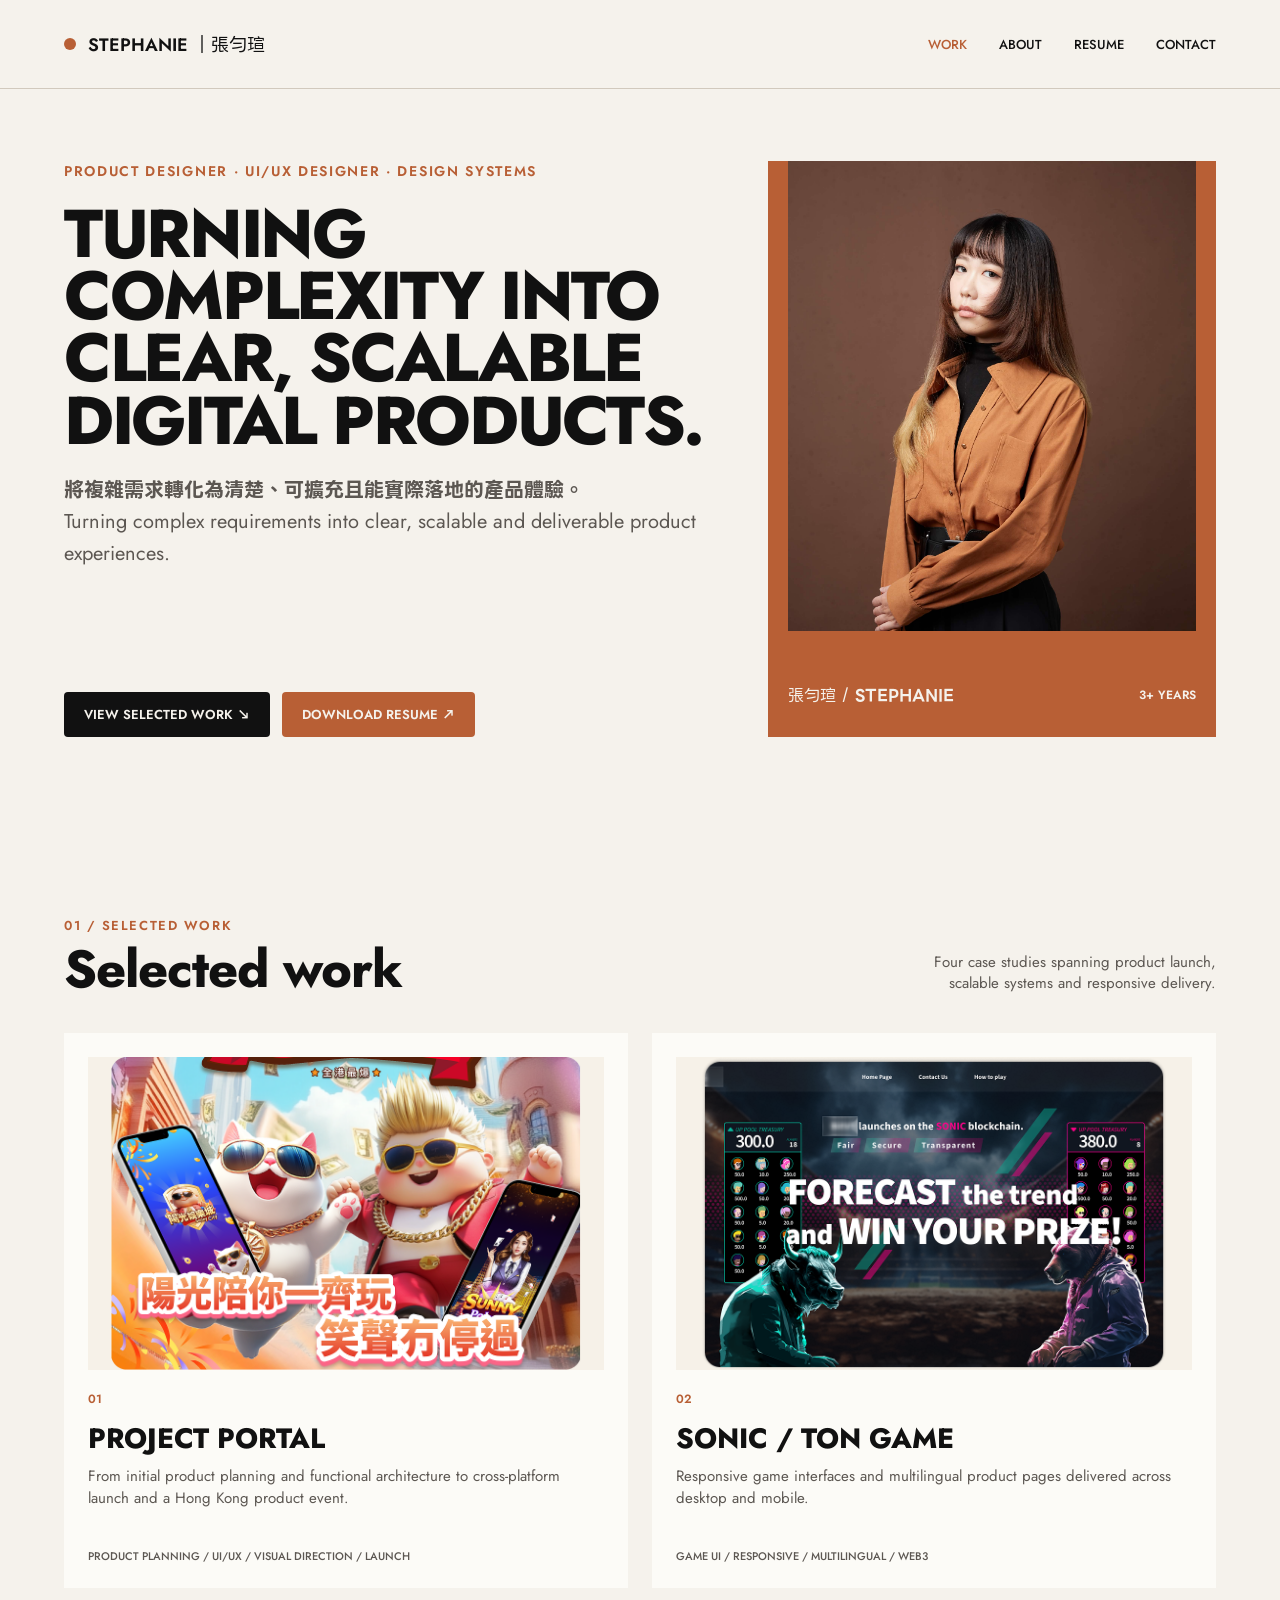
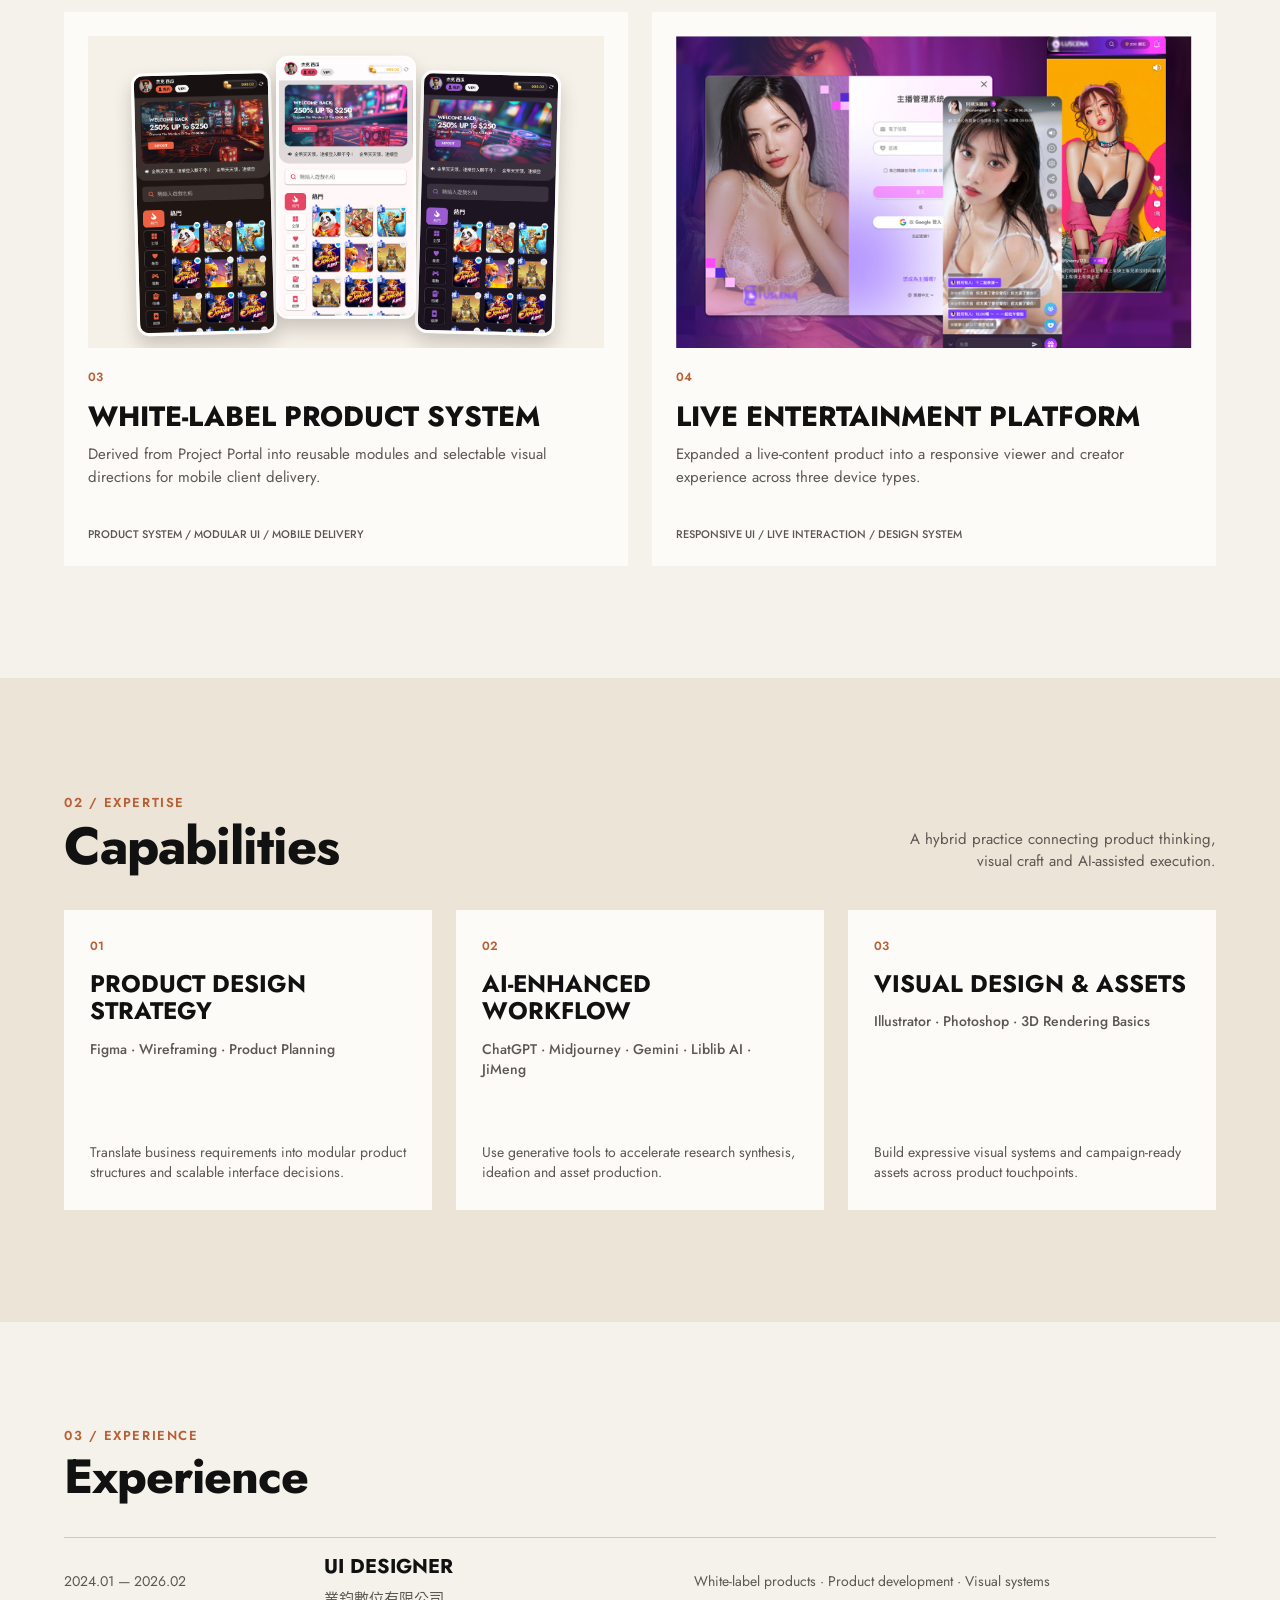
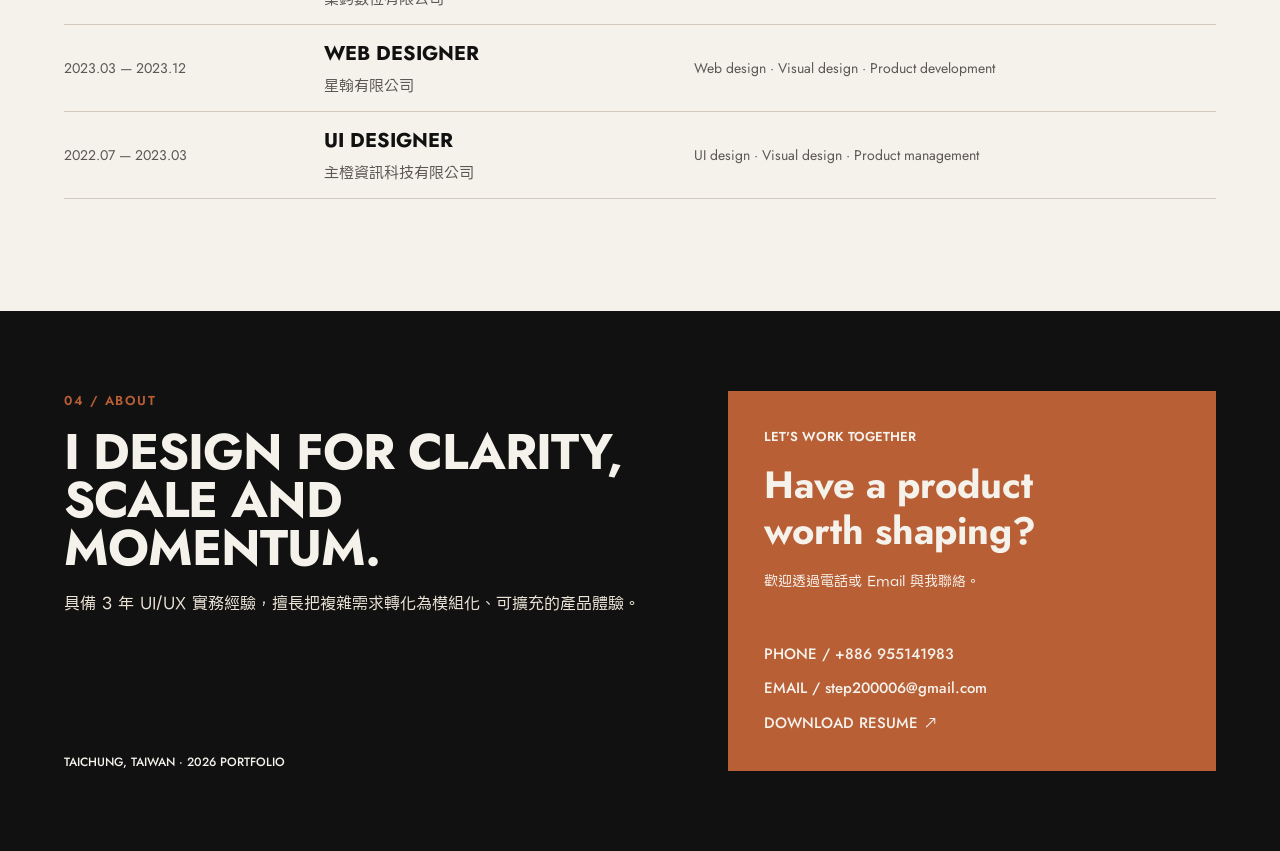
==== index.html @ 31476384 "Add social sharing preview" ====
<!doctype html>
<html lang="zh-Hant">
  <head>
    <meta charset="UTF-8" />
    <meta name="viewport" content="width=device-width, initial-scale=1" />
    <meta name="description" content="張勻瑄 Stephanie｜Product Designer，專注於 UI/UX、模組化產品與可擴充設計系統。" />
    <meta name="theme-color" content="#f5f2ec" />
    <meta property="og:type" content="website" />
    <meta property="og:locale" content="zh_TW" />
    <meta property="og:title" content="張勻瑄 Stephanie｜Product Designer" />
    <meta property="og:description" content="Turning complexity into clear, scalable digital products." />
    <meta property="og:url" content="https://stephanieshao0620.github.io/stephanie-portfolio-2026/" />
    <meta property="og:image" content="https://stephanieshao0620.github.io/stephanie-portfolio-2026/assets/images/social-preview.png" />
    <meta property="og:image:width" content="1200" />
    <meta property="og:image:height" content="630" />
    <meta property="og:image:alt" content="張勻瑄 Stephanie 的 Product Designer 作品集封面" />
    <meta name="twitter:card" content="summary_large_image" />
    <meta name="twitter:title" content="張勻瑄 Stephanie｜Product Designer" />
    <meta name="twitter:description" content="Turning complexity into clear, scalable digital products." />
    <meta name="twitter:image" content="https://stephanieshao0620.github.io/stephanie-portfolio-2026/assets/images/social-preview.png" />
    <title>張勻瑄 Stephanie｜Product Designer</title>
    <link rel="icon" href="assets/images/favicon.svg" type="image/svg+xml" />
    <link rel="stylesheet" href="styles.css?v=20260905-theme-selection" />
    <script defer src="script.js"></script>
  </head>
  <body>
    <a class="skip-link" href="#main">跳到主要內容</a>

    <header class="site-header" id="top">
      <a class="brand" href="#top" aria-label="Stephanie 首頁">
        <img src="assets/images/brand-mark.svg" alt="" width="12" height="12" />
        <span>STEPHANIE <b>｜張勻瑄</b></span>
      </a>
      <button class="nav-toggle" type="button" aria-expanded="false" aria-controls="site-nav">MENU</button>
      <nav class="site-nav" id="site-nav" aria-label="主要導覽">
        <a class="is-active" href="#selected-work">WORK</a>
        <a href="#about">ABOUT</a>
        <a href="assets/docs/Stephanie-Chang-Resume-2026.pdf" download>RESUME</a>
        <a href="#contact">CONTACT</a>
      </nav>
    </header>

    <main id="main">
      <section class="hero section-shell" aria-labelledby="hero-title">
        <div class="hero-copy">
          <div class="hero-intro">
            <p class="eyebrow">PRODUCT DESIGNER · UI/UX DESIGNER · DESIGN SYSTEMS</p>
            <h1 id="hero-title">TURNING<br />COMPLEXITY INTO<br />CLEAR, SCALABLE<br />DIGITAL PRODUCTS.</h1>
            <div class="hero-summary">
              <p>將複雜需求轉化為清楚、可擴充且能實際落地的產品體驗。</p>
              <p lang="en">Turning complex requirements into clear, scalable and deliverable product experiences.</p>
            </div>
          </div>
          <div class="hero-actions">
            <a class="button button-dark" href="#selected-work">VIEW SELECTED WORK ↘</a>
            <a class="button button-accent" href="assets/docs/Stephanie-Chang-Resume-2026.pdf" download>DOWNLOAD RESUME ↗</a>
          </div>
        </div>
        <figure class="portrait-panel">
          <div class="portrait-crop"><img src="assets/images/portrait.png" alt="張勻瑄 Stephanie 的形象照" /></div>
          <figcaption><span>張勻瑄 / <b>STEPHANIE</b></span><b>3+ YEARS</b></figcaption>
        </figure>
      </section>

      <section class="work section-shell" id="selected-work" aria-labelledby="work-title">
        <div class="section-heading">
          <div><p class="section-index">01 / SELECTED WORK</p><h2 id="work-title">Selected work</h2></div>
          <p>Four case studies spanning product launch,<br />scalable systems and responsive delivery.</p>
        </div>

        <div class="project-grid">
          <a class="project project-link" href="case.html?project=sunny-city" aria-label="查看 Project Portal 案例詳情">
            <div class="project-visual sunny-visual"><img src="assets/images/sunny-city.png" alt="Project Portal 產品主視覺" /></div>
            <div class="project-info">
              <div class="project-label"><span>01</span></div>
              <h3>PROJECT PORTAL</h3>
              <p>From initial product planning and functional architecture to cross-platform launch and a Hong Kong product event.</p>
              <small>PRODUCT PLANNING / UI/UX / VISUAL DIRECTION / LAUNCH</small>
            </div>
          </a>

          <a class="project project-link" href="case.html?project=sonic-ton" aria-label="查看 Sonic／TON Game 案例詳情">
            <div class="project-visual sonic-visual"><img src="assets/images/sonic-ton.png" alt="Sonic／TON 遊戲主視覺" /></div>
            <div class="project-info">
              <div class="project-label"><span>02</span></div>
              <h3>SONIC / TON GAME</h3>
              <p>Responsive game interfaces and multilingual product pages delivered across desktop and mobile.</p>
              <small>GAME UI / RESPONSIVE / MULTILINGUAL / WEB3</small>
            </div>
          </a>

          <a class="project white-label-card project-link" href="case.html?project=white-label" aria-label="查看 White-label Product System 案例詳情；將滑鼠移入或取得焦點可切換介面展示">
            <div class="white-label-stage" aria-hidden="true">
              <img class="phone phone-left" src="assets/images/white-label-variant-01.png" alt="" />
              <img class="phone phone-center" src="assets/images/white-label-variant-02.png" alt="" />
              <img class="phone phone-right" src="assets/images/white-label-variant-03.png" alt="" />
            </div>
            <div class="project-info">
              <div class="project-label"><span>03</span></div>
              <h3>WHITE-LABEL PRODUCT SYSTEM</h3>
              <p>Derived from Project Portal into reusable modules and selectable visual directions for mobile client delivery.</p>
              <small>PRODUCT SYSTEM / MODULAR UI / MOBILE DELIVERY</small>
            </div>
          </a>

          <a class="project project-link" href="case.html?project=live-platform" aria-label="查看 Live Entertainment Platform 案例詳情">
            <div class="project-visual live-visual"><img src="assets/images/live-platform-home.png" alt="Live Entertainment Platform 跨裝置直播介面" /></div>
            <div class="project-info">
              <div class="project-label"><span>04</span></div>
              <h3>LIVE ENTERTAINMENT PLATFORM</h3>
              <p>Expanded a live-content product into a responsive viewer and creator experience across three device types.</p>
              <small>RESPONSIVE UI / LIVE INTERACTION / DESIGN SYSTEM</small>
            </div>
          </a>

        </div>
      </section>

      <section class="capabilities section-shell" aria-labelledby="capabilities-title">
        <div class="section-heading">
          <div><p class="section-index">02 / EXPERTISE</p><h2 id="capabilities-title">Capabilities</h2></div>
          <p>A hybrid practice connecting product thinking,<br />visual craft and AI-assisted execution.</p>
        </div>
        <div class="capability-grid">
          <article><div><span>01</span><h3>PRODUCT DESIGN STRATEGY</h3><p>Figma · Wireframing · Product Planning</p></div><p>Translate business requirements into modular product structures and scalable interface decisions.</p></article>
          <article><div><span>02</span><h3>AI-ENHANCED WORKFLOW</h3><p>ChatGPT · Midjourney · Gemini · Liblib AI · JiMeng</p></div><p>Use generative tools to accelerate research synthesis, ideation and asset production.</p></article>
          <article><div><span>03</span><h3>VISUAL DESIGN &amp; ASSETS</h3><p>Illustrator · Photoshop · 3D Rendering Basics</p></div><p>Build expressive visual systems and campaign-ready assets across product touchpoints.</p></article>
        </div>
      </section>

      <section class="experience section-shell" aria-labelledby="experience-title">
        <div class="simple-heading"><p class="section-index">03 / EXPERIENCE</p><h2 id="experience-title">Experience</h2></div>
        <div class="experience-list">
          <article><time>2024.01 — 2026.02</time><div><h3>UI DESIGNER</h3><p>業鈞數位有限公司</p></div><p>White-label products · Product development · Visual systems</p></article>
          <article><time>2023.03 — 2023.12</time><div><h3>WEB DESIGNER</h3><p>星翰有限公司</p></div><p>Web design · Visual design · Product development</p></article>
          <article><time>2022.07 — 2023.03</time><div><h3>UI DESIGNER</h3><p>主橙資訊科技有限公司</p></div><p>UI design · Visual design · Product management</p></article>
        </div>
      </section>

      <section class="about-contact section-shell" id="about" aria-labelledby="about-title">
        <div class="about-copy">
          <div><p class="section-index">04 / ABOUT</p><h2 id="about-title">I DESIGN FOR CLARITY,<br />SCALE AND MOMENTUM.</h2><p>具備 3 年 UI/UX 實務經驗，擅長把複雜需求轉化為模組化、可擴充的產品體驗。</p></div>
          <small>TAICHUNG, TAIWAN · 2026 PORTFOLIO</small>
        </div>
        <div class="contact-card" id="contact">
          <div><p>LET'S WORK TOGETHER</p><h2>Have a product<br />worth shaping?</h2><p>歡迎透過電話或 Email 與我聯絡。</p></div>
          <address>
            <a href="tel:+886955141983">PHONE / +886 955141983</a>
            <a href="mailto:step200006@gmail.com">EMAIL / step200006@gmail.com</a>
            <a href="assets/docs/Stephanie-Chang-Resume-2026.pdf" download>DOWNLOAD RESUME ↗</a>
          </address>
        </div>
      </section>
    </main>
  </body>
</html>
---- styles.css ----
@font-face{font-family:Jost;src:url("assets/fonts/Jost-Variable.ttf") format("truetype");font-weight:100 900;font-display:swap}
@font-face{font-family:"LINE Seed TW";src:url("assets/fonts/LINESeedTW-Regular.otf") format("opentype");font-weight:400;font-display:swap}
@font-face{font-family:"LINE Seed TW";src:url("assets/fonts/LINESeedTW-Bold.otf") format("opentype");font-weight:700;font-display:swap}

:root{--paper:#f5f2ec;--paper-2:#fcfbf7;--sand:#ece4d7;--ink:#111;--muted:#5c5752;--line:#d1c9bd;--accent:#b85f35;--max:1440px}
*{box-sizing:border-box}
::selection{background:#e7a082;color:#130f0d}
html{scroll-behavior:smooth}
body{margin:0;background:var(--paper);color:var(--ink);font-family:Jost,"LINE Seed TW",sans-serif;-webkit-font-smoothing:antialiased}
body:has(.site-nav.is-open){overflow:hidden}
img{display:block;max-width:100%}
a{color:inherit;text-decoration:none}
button{font:inherit}
.skip-link{position:fixed;left:12px;top:-80px;z-index:99;background:var(--ink);color:#fff;padding:12px 16px}.skip-link:focus{top:12px}
.site-header,.section-shell{width:min(100%,var(--max));margin-inline:auto}
.site-header{height:89px;padding:26px 64px;display:flex;align-items:center;justify-content:space-between;border-bottom:1px solid var(--line);position:relative;z-index:20}
.brand{display:flex;align-items:center;gap:12px;font-size:18px;font-weight:600}.brand b{font-family:"LINE Seed TW";font-weight:400}
.site-nav{display:flex;gap:32px;font-size:13px;font-weight:500}.site-nav a{transition:color .2s}.site-nav a:hover,.site-nav a:focus-visible,.site-nav .is-active{color:var(--accent)}
.nav-toggle{display:none;border:0;background:transparent;padding:8px;color:var(--ink);font-size:12px;font-weight:700;letter-spacing:.08em}
.hero{min-height:720px;padding:72px 64px;display:grid;grid-template-columns:minmax(0,800px) 448px;gap:64px;align-items:center}
.hero-copy{height:576px;display:flex;flex-direction:column;justify-content:space-between;min-width:0}
.hero-intro{display:flex;flex-direction:column;align-items:flex-start;gap:22px}
.eyebrow,.section-index{margin:0;color:var(--accent);font-size:13px;font-weight:600;letter-spacing:.12em}
.eyebrow{font-size:14px}
h1,h2,h3,p,figure{margin:0}
h1{font-size:clamp(58px,5.28vw,76px);line-height:.92;letter-spacing:-.035em;font-weight:750}
.hero-summary{color:var(--muted);font-size:20px;line-height:1.6}.hero-summary p:first-child{font-family:"LINE Seed TW";font-weight:700}
.hero-actions{display:flex;gap:12px}.button{padding:12px 20px;border-radius:4px;color:var(--paper);font-size:13px;font-weight:600;transition:transform .2s,background .2s}.button:hover,.button:focus-visible{transform:translateY(-2px)}.button-dark{background:var(--ink)}.button-accent{background:var(--accent)}
.portrait-panel{height:576px;background:var(--accent);padding:0 20px 20px;display:flex;flex-direction:column;justify-content:space-between;overflow:hidden}
.portrait-crop{height:470px;overflow:hidden}.portrait-crop img{width:100%;height:130%;object-fit:cover;object-position:center 18%}
.portrait-panel figcaption{height:44px;display:flex;align-items:center;justify-content:space-between;color:var(--paper);font-size:16px;font-family:"LINE Seed TW"}.portrait-panel figcaption>b{font:600 12px Jost}
.work{padding:96px 64px 112px}
.section-heading{min-height:90px;margin-bottom:38px;display:flex;align-items:flex-end;justify-content:space-between}.section-heading>div{display:flex;flex-direction:column;gap:8px}.section-heading h2,.simple-heading h2{font-size:52px;line-height:1;font-weight:750;letter-spacing:-.02em}.section-heading>p{color:var(--muted);font-size:15px;line-height:1.45;text-align:right}
.project-grid{display:grid;grid-template-columns:repeat(2,minmax(0,1fr));gap:24px}
.project{background:var(--paper-2);overflow:hidden}.project-featured,.project-wide{grid-column:1/-1}.project-featured,.project-half,.project-wide{padding:24px;display:flex;flex-direction:column;gap:20px}
.project-visual{overflow:hidden;background:#f6f1e8}.project-visual img{width:100%;height:100%;object-fit:cover}.sunny-visual{height:420px}.sunny-visual img{height:208%;object-position:center 29%}.live-visual{height:360px}.live-visual img{width:100%;margin:auto;object-fit:cover}.sonic-visual{height:auto;aspect-ratio:1264/360}.sonic-visual img{height:auto;transform:translateY(-35.6%)}
.project-info{padding:28px 32px 30px;display:flex;flex-direction:column;gap:10px}.project-featured .project-info,.project-half .project-info,.project-wide .project-info{padding:0}.project-label{height:24px;display:flex;justify-content:space-between;color:var(--accent);font-size:12px;font-weight:600}.project h3{font-size:28px;line-height:1.1;font-weight:750}.project-info>p{color:var(--muted);font-size:15px;line-height:1.5}.project-info small{color:var(--muted);font-size:11px;font-weight:500}
.project-link{color:inherit;transition:transform .24s ease,box-shadow .24s ease}.project-link:hover{transform:translateY(-4px);box-shadow:0 16px 36px rgba(17,17,17,.09)}.project-link:focus-visible{outline:3px solid var(--accent);outline-offset:4px}
.white-label-stage{height:360px;background:#f6f1e8;position:relative;overflow:hidden}.phone{position:absolute;top:50%;left:50%;width:140px;height:310px;object-fit:cover;object-position:top;border:3px solid rgba(255,255,255,.92);border-radius:12px;box-shadow:0 10px 18px rgba(31,20,13,.2);transition:transform .48s cubic-bezier(.2,.8,.2,1),opacity .24s}.phone-left{transform:translate(calc(-50% - 142px),calc(-50% + 11px)) rotate(-1.5deg)}.phone-center{transform:translate(-50%,calc(-50% - 5px));z-index:2}.phone-right{transform:translate(calc(-50% + 142px),calc(-50% + 11px)) rotate(1.5deg)}.white-label-card:is(:hover,:focus-visible) .phone-left{transform:translate(calc(-50% - 150px),calc(-50% + 15px)) rotate(-3deg)}.white-label-card:is(:hover,:focus-visible) .phone-center{transform:translate(-50%,calc(-50% - 12px))}.white-label-card:is(:hover,:focus-visible) .phone-right{transform:translate(calc(-50% + 150px),calc(-50% + 15px)) rotate(3deg)}
.capabilities{background:var(--sand);padding:104px 64px 112px}.capability-grid{display:grid;grid-template-columns:repeat(3,1fr);gap:24px}.capability-grid article{height:300px;background:var(--paper-2);padding:28px 26px;display:flex;flex-direction:column;justify-content:space-between;color:var(--muted);font-size:14px;line-height:1.45}.capability-grid article>div{display:flex;flex-direction:column;gap:14px}.capability-grid span{color:var(--accent);font-size:12px;font-weight:600}.capability-grid h3{color:var(--ink);font-size:24px;line-height:1.15}.capability-grid article>div p{font-weight:500}
.experience{padding:104px 64px 112px}.simple-heading{display:flex;flex-direction:column;gap:8px;margin-bottom:36px}.simple-heading h2{font-size:48px}.experience-list{border-top:1px solid var(--line)}.experience-list article{min-height:87px;border-bottom:1px solid var(--line);display:grid;grid-template-columns:220px 330px 1fr;align-items:center;gap:40px;color:var(--muted);font-size:14px}.experience-list h3{color:var(--ink);font-size:20px}.experience-list article>div{display:flex;flex-direction:column;gap:6px}.experience-list article>div p{font-family:"LINE Seed TW";font-size:15px}
.about-contact{min-height:540px;padding:80px 64px;background:var(--ink);display:grid;grid-template-columns:minmax(0,760px) 488px;gap:64px;color:var(--paper)}.about-copy{height:380px;display:flex;flex-direction:column;justify-content:space-between}.about-copy>div{display:flex;flex-direction:column;gap:18px}.about-copy h2{font-size:50px;line-height:.96;letter-spacing:-.02em}.about-copy>div>p:last-child{font-family:"LINE Seed TW";color:var(--sand);font-size:16px;line-height:1.75}.about-copy small{font-size:12px;font-weight:500}.contact-card{height:380px;padding:36px;background:var(--accent);display:flex;flex-direction:column;justify-content:space-between}.contact-card>div{display:flex;flex-direction:column;gap:16px}.contact-card>div>p:first-child{font-size:13px;font-weight:600}.contact-card h2{font-size:38px;line-height:1.2}.contact-card>div>p:last-child{font-family:"LINE Seed TW";font-size:14px}.contact-card address{font-style:normal;display:flex;flex-direction:column;gap:12px;font-size:15px;font-weight:500}.contact-card a:hover,.contact-card a:focus-visible{text-decoration:underline;text-underline-offset:4px}

@media (max-width:1100px){
  .site-header{padding-inline:40px}.hero{padding:56px 40px 72px;grid-template-columns:minmax(0,1.55fr) minmax(300px,.8fr);gap:36px;min-height:620px}.hero-copy,.portrait-panel{height:500px}.portrait-crop{height:400px}h1{font-size:clamp(48px,6vw,64px)}.hero-summary{font-size:17px}.work,.capabilities,.experience{padding-left:40px;padding-right:40px}.about-contact{padding:64px 40px;grid-template-columns:minmax(0,1.4fr) minmax(340px,.85fr);gap:36px}.project h3{font-size:24px}.experience-list article{grid-template-columns:160px 260px 1fr;gap:24px}
}
@media (max-width:820px){
  .site-header{height:76px;padding:20px 28px}.nav-toggle{display:block}.site-nav{display:none;position:fixed;inset:76px 0 0;background:var(--paper);padding:56px 28px;flex-direction:column;gap:28px;font-size:28px}.site-nav.is-open{display:flex}.brand{font-size:16px}
  .hero{padding:44px 28px 72px;grid-template-columns:1fr;gap:40px}.hero-copy{height:auto;gap:44px}.hero-intro{gap:18px}h1{font-size:clamp(48px,9.1vw,70px)}.portrait-panel{height:520px;max-width:520px;width:100%;justify-self:end}.portrait-crop{height:422px}
  .work,.capabilities,.experience{padding:80px 28px}.section-heading{align-items:flex-start;gap:24px}.section-heading h2{font-size:44px}.project-grid{grid-template-columns:1fr}.project-half,.project-wide,.project-featured{grid-column:auto}.project-featured,.project-half,.project-wide{min-height:650px}.project-visual,.sunny-visual,.live-visual,.sonic-visual,.white-label-stage{height:340px;aspect-ratio:auto;flex:0 0 340px}.sonic-visual img{height:100%;object-fit:cover;transform:none}.project-info{min-height:238px}.section-heading>p br{display:none}.section-heading>p{max-width:300px}
  .capability-grid{grid-template-columns:1fr}.capability-grid article{height:240px}.experience-list article{grid-template-columns:145px 1fr;gap:24px;padding:24px 0}.experience-list article>p{grid-column:2}.about-contact{padding:72px 28px;grid-template-columns:1fr}.about-copy{height:auto;gap:80px}.contact-card{width:min(100%,520px)}
}
@media (max-width:560px){
  .site-header{padding-inline:20px}.brand{gap:8px;font-size:14px}.brand img{width:10px;height:10px}
  .hero{padding:36px 20px 64px}.eyebrow{font-size:11px;line-height:1.5;letter-spacing:.09em}h1{font-size:clamp(39px,12vw,58px);line-height:.94}.hero-summary{font-size:15px;line-height:1.65}.hero-actions{flex-direction:column;align-items:stretch}.button{text-align:center}.portrait-panel{height:460px;padding:0 14px 14px}.portrait-crop{height:382px}.portrait-panel figcaption{height:38px;font-size:13px}
  .work,.capabilities,.experience{padding:64px 20px}.section-heading{min-height:0;display:block}.section-heading h2,.simple-heading h2{font-size:38px}.section-heading>p{text-align:left;margin-top:18px;font-size:14px}.project-grid{gap:16px}.project-featured,.project-half,.project-wide{min-height:570px;padding:16px}.project h3{font-size:22px}.project-info{min-height:246px}.project-info>p{font-size:14px}.project-visual,.sunny-visual,.live-visual,.sonic-visual,.white-label-stage{height:260px;flex-basis:260px}.sunny-visual img{height:160%;object-position:center 28%}.white-label-stage{overflow-x:auto;scrollbar-width:none}.phone{width:112px;height:248px}.phone-left{transform:translate(calc(-50% - 112px),calc(-50% + 7px))}.phone-right{transform:translate(calc(-50% + 112px),calc(-50% + 7px))}
  .capability-grid article{height:auto;min-height:220px}.capability-grid h3{font-size:21px}.experience-list article{grid-template-columns:1fr;gap:10px}.experience-list article>p{grid-column:auto}.about-contact{padding:64px 20px;gap:48px}.about-copy h2{font-size:38px}.about-copy{gap:56px}.contact-card{height:360px;padding:28px}.contact-card h2{font-size:32px}.contact-card address{font-size:13px}
}

/* Sunny City — Figma 93:5 */
.sunny-body{background:#f6f1e8}.sunny-body .case-header{max-width:1440px;height:88px;margin:auto;padding:48px 72px 0;border:0;background:#f6f1e8}.sunny-body .brand{font-size:15px}.sunny-body .case-back{color:#5c544d;font-size:13px}
.sunny-case{max-width:1440px;margin:auto;padding:52px 72px 72px;background:#f6f1e8;color:#130f0d;display:flex;flex-direction:column;gap:52px}
.sunny-hero{display:grid;grid-template-columns:520px minmax(0,1fr);gap:52px;height:660px}.sunny-hero-copy{display:flex;flex-direction:column;gap:22px;overflow:hidden}.sunny-hero-copy span,.sunny-section span,.sunny-meta span{color:#d44a21;font-size:12px;font-weight:700}.sunny-hero-copy h1{font-size:76px;line-height:78px}.sunny-hero-copy h2{font-size:22px;line-height:31px}.sunny-hero-copy h3{font-family:"LINE Seed TW";font-size:28px;line-height:42px}.sunny-hero-copy i{width:72px;height:4px;border-radius:2px;background:#d44a21}.sunny-hero-copy p{font-family:"LINE Seed TW";font-size:18px;line-height:30px;color:#5c544d}.sunny-hero figure{height:660px;border-radius:24px;overflow:hidden}.sunny-hero img{width:100%;height:100%;object-fit:cover}
.sunny-meta{display:grid;grid-template-columns:repeat(4,1fr);gap:1px;background:#d1c7b8}.sunny-meta>div{height:172px;padding:26px 24px 22px;background:#fff;display:flex;flex-direction:column;gap:14px}.sunny-meta p{font-size:15px;line-height:23px;font-weight:500}
.sunny-section{display:flex;flex-direction:column;gap:34px}.sunny-section>header{min-height:50px;display:flex;align-items:center;justify-content:space-between;gap:40px}.sunny-section>header h2{font-size:30px;line-height:1.2}.sunny-section>header p{font-family:"LINE Seed TW";font-size:17px;line-height:1.5;color:#5c544d;text-align:right}.sunny-section>header strong{display:block;margin-top:8px;color:#d44a21;font-size:15px}
.sunny-launch-grid{display:grid;grid-template-columns:510px 374px minmax(0,1fr);gap:20px;height:510px}.sunny-launch-grid figure,.sunny-final figure{overflow:hidden;border-radius:18px}.sunny-launch-grid img,.sunny-final img{width:100%;height:100%;object-fit:cover}
.sunny-cards{display:grid;gap:18px}.sunny-cards.three{grid-template-columns:repeat(3,1fr)}.sunny-cards article{min-height:320px;padding:28px;background:#fff;border:1px solid #d1c7b8;display:flex;flex-direction:column;gap:18px}.sunny-cards h3{font-size:20px;line-height:26px}.sunny-cards p{font-family:"LINE Seed TW";color:#5c544d;font-size:18px;line-height:30px}.sunny-cards.architecture article{min-height:210px}.sunny-cards.architecture h3{font-family:"LINE Seed TW"}
.sunny-response{height:500px;padding:44px;background:#130f0d;color:#fff;display:grid;grid-template-columns:456px 1fr;gap:48px}.sunny-response>div{display:flex;flex-direction:column;gap:20px}.sunny-response h2{font-size:44px;line-height:50px}.sunny-response p{font-family:"LINE Seed TW";font-size:17px;line-height:29px;color:#d4ccc4}.sunny-response ol{margin:0;padding:0;list-style:none;background:#453b33;display:grid;gap:1px}.sunny-response li{padding:20px 22px;background:#1c1714}.sunny-response li p{margin:6px 0 0 56px;font-size:16px;line-height:24px;color:#c7bfb8}
.sunny-spec{display:flex;flex-direction:column;gap:24px}.sunny-spec h3{font-size:30px}.sunny-spec ol{margin:0;padding:0;list-style:none;display:grid;grid-template-columns:repeat(5,1fr);gap:1px;background:#d1c7b8}.sunny-spec li{min-width:0;min-height:180px;padding:26px 22px;background:#fff;color:#d44a21;font-size:16px;line-height:22px;font-weight:700}.sunny-spec small{display:block;margin-top:16px;color:#5c544d;font-family:"LINE Seed TW";font-size:16px;line-height:26px;font-weight:400}.sunny-section aside{padding:28px;background:#ede5d9;display:grid;grid-template-columns:190px 1fr;gap:28px}.sunny-section aside b{color:#d44a21;font-size:12px}.sunny-section aside p{font-family:"LINE Seed TW";font-size:18px;line-height:30px}
.sunny-ip{height:auto;border-radius:20px;overflow:hidden}.sunny-ip img{display:block;width:100%;height:auto}.sunny-direction{display:grid;grid-template-columns:1fr 1.035fr;gap:18px}.sunny-direction article{height:300px;padding:28px 30px;border:1px solid #d1c7b8;background:#fff;display:flex;flex-direction:column;gap:18px}.sunny-direction article:first-child{background:#130f0d;color:#fff}.sunny-direction h3{font-size:25px;line-height:33px}.sunny-direction>article:first-child>p{font-family:"LINE Seed TW";font-size:17px;line-height:29px;color:#d4ccc4}.sunny-dna{display:flex;flex-direction:column}.sunny-dna>div{min-height:44px;border-bottom:1px solid #d1c7b8;display:grid;grid-template-columns:1fr 1.3fr;align-items:center;gap:24px}.sunny-dna b{font-size:14px}.sunny-dna p{margin:0;text-align:right;color:#5c544d;font-family:Jost;font-size:14px;line-height:1.4}.sunny-final{display:grid;grid-template-columns:560px 360px 1fr;gap:18px;height:410px}.sunny-footer{display:flex;justify-content:space-between;padding-top:24px;border-top:1px solid #d1c7b8;font-size:13px;font-weight:600}.sunny-footer a:last-child{color:#d44a21}
@media(max-width:1000px){.sunny-body .case-header{padding:40px 40px 0}.sunny-case{padding:48px 40px}.sunny-hero{grid-template-columns:1fr;height:auto}.sunny-hero-copy{overflow:visible}.sunny-hero figure{height:560px}.sunny-meta{grid-template-columns:repeat(2,1fr)}.sunny-launch-grid{grid-template-columns:1.2fr .9fr .9fr;height:430px}.sunny-final{grid-template-columns:1.4fr .9fr .8fr;height:340px}}
@media(max-width:760px){.sunny-response{height:auto;grid-template-columns:1fr}}
@media(max-width:640px){.sunny-body .case-header{padding:28px 20px 0}.sunny-case{padding:36px 20px;gap:44px}.sunny-hero{gap:32px}.sunny-hero-copy h1{font-size:52px;line-height:1}.sunny-hero-copy h2{font-size:18px;line-height:26px}.sunny-hero-copy h3{font-size:24px;line-height:36px}.sunny-hero figure{height:auto}.sunny-hero img{display:block;height:auto;object-fit:contain}.sunny-meta{grid-template-columns:1fr}.sunny-meta>div{height:auto;min-height:130px}.sunny-section>header{align-items:flex-start;flex-direction:column;gap:12px}.sunny-section>header p{text-align:left}.sunny-launch-grid,.sunny-final{grid-template-columns:1fr;height:auto}.sunny-launch-grid figure,.sunny-final figure{height:auto}.sunny-launch-grid img,.sunny-final img{display:block;height:auto;object-fit:contain}.sunny-cards.three{grid-template-columns:1fr}.sunny-cards article{min-height:0}.sunny-response{padding:30px 24px}.sunny-response h2{font-size:36px;line-height:42px}.sunny-response li p{margin-left:0}.sunny-spec ol{grid-template-columns:1fr}.sunny-spec li{min-height:130px}.sunny-section aside{grid-template-columns:1fr}.sunny-direction{grid-template-columns:1fr}.sunny-direction article{height:auto;min-height:280px}}
@media (prefers-reduced-motion:reduce){html{scroll-behavior:auto}*,*::before,*::after{animation-duration:.01ms!important;transition-duration:.01ms!important}}

/* White-label Product System — Figma 131:5 */
.wl-body{background:#f6f1e8}.wl-body .case-header{max-width:1440px;height:88px;margin:auto;padding:48px 72px 0;border:0;background:#f6f1e8}.wl-body .brand{font-size:15px}.wl-body .case-back{color:#5c544d;font-size:13px}
.white-case{max-width:1440px;margin:auto;padding:52px 72px 72px;background:#f6f1e8;color:#130f0d;display:flex;flex-direction:column;gap:52px}.white-case span,.white-case aside b{color:#d44a21;font-size:12px;font-weight:700}.white-case h1,.white-case h2,.white-case h3{letter-spacing:-.02em}
.wl-hero{display:grid;grid-template-columns:520px minmax(0,1fr);gap:52px;min-height:660px}.wl-hero-copy{display:flex;flex-direction:column;align-items:flex-start;gap:22px;overflow:hidden}.wl-hero-copy h1{font-size:76px;line-height:78px}.wl-hero-copy h2{max-width:500px;font-size:22px;line-height:31px}.wl-hero-copy h3{max-width:500px;font-family:"LINE Seed TW";font-size:28px;line-height:42px}.wl-hero-copy>i{width:72px;height:4px;border-radius:2px;background:#d44a21}.wl-hero-copy p,.wl-lead{font-family:"LINE Seed TW";font-size:18px;line-height:30px;color:#5c544d}.wl-hero-stage{height:660px;border-radius:36px;background:#261f1a;display:flex;align-items:center;justify-content:center;gap:18px;overflow:hidden;padding:40px 24px}.wl-hero-stage img{width:29%;height:78%;object-fit:cover;object-position:top;border:4px solid rgba(255,255,255,.92);border-radius:14px;box-shadow:0 15px 28px rgba(31,20,13,.2)}.wl-hero-stage img:nth-child(2){transform:translateY(-16px)}
.wl-meta{display:grid;grid-template-columns:repeat(4,1fr);gap:1px;background:#d1c7b8}.wl-meta>div{height:172px;padding:26px 24px 22px;background:#fff;display:flex;flex-direction:column;gap:14px}.wl-meta p{font-size:15px;line-height:23px;font-weight:500}
.wl-section{display:flex;flex-direction:column;gap:30px}.wl-section>header{min-height:58px;display:flex;align-items:center;justify-content:space-between;gap:40px}.wl-section>header h2{font-size:34px;line-height:1.2}.wl-section>header p{max-width:420px;font-family:"LINE Seed TW";font-size:18px;line-height:29px;color:#5c544d;text-align:right}
.wl-evolution{display:grid;grid-template-columns:repeat(4,1fr);gap:18px}.wl-evolution article{height:346px;padding:28px;background:#fff;border:1px solid #d1c7b8;display:flex;flex-direction:column;gap:20px}.wl-evolution h3,.wl-scope h3{font-size:20px;line-height:1.25}.wl-evolution p,.wl-scope p,.wl-principles p,.wl-clients p{font-family:"LINE Seed TW";color:#594d45;font-size:18px;line-height:29px}
.wl-scope{display:grid;grid-template-columns:repeat(3,1fr);gap:18px}.wl-scope article{height:320px;padding:28px;background:#fff;border:1px solid #d1c7b8;display:flex;flex-direction:column;align-items:flex-start;gap:16px}.wl-scope i{width:48px;height:4px;background:#8c4a33}.wl-flow{min-height:128px;padding:28px 30px;background:#261f1a;color:#fff;display:grid;grid-template-columns:1fr auto 1fr auto 1fr auto 1fr;align-items:center;gap:20px}.wl-flow div{display:flex;flex-direction:column;gap:4px}.wl-flow b{color:#eb7d4a;font-size:13px}.wl-flow p{font-family:"LINE Seed TW";font-size:17px;line-height:26px}.wl-flow strong{color:#d1c7b8;font-size:26px}
.wl-demo-gallery{height:560px;display:grid;grid-template-columns:repeat(4,1fr);gap:70px}.wl-demo-gallery figure{border:1px solid #d1c7b8;overflow:hidden;background:#fff}.wl-demo-gallery img{width:100%;height:100%;object-fit:cover;object-position:top}.wl-principles{display:grid;grid-template-columns:repeat(3,1fr);gap:18px}.wl-principles article{height:178px;padding:24px;background:#fff;border:1px solid #d1c7b8;display:flex;flex-direction:column;gap:8px}.wl-principles h3{font-size:19px}.wl-principles p{font-size:17px;line-height:27px}.wl-section aside{min-height:52px;padding:12px 18px;background:#ede5d9;display:grid;grid-template-columns:140px 1fr;align-items:center;gap:24px}.wl-section aside p{font-family:"LINE Seed TW";color:#594d45;font-size:17px;line-height:27px}
.wl-clients{display:grid;grid-template-columns:repeat(2,1fr);gap:18px}.wl-clients article{min-height:610px;padding:20px 20px 24px;background:#fff;border:1px solid #d1c7b8;display:flex;flex-direction:column;gap:14px}.wl-clients figure{height:350px;overflow:hidden;background:#eee8df}.wl-clients img{width:100%;height:100%;object-fit:cover}.wl-clients h3{font-size:24px}.wl-clients small{color:#8c4a33;font-size:12px;font-weight:700}.wl-footer{display:flex;justify-content:space-between;padding-top:24px;border-top:1px solid #d1c7b8;font-size:13px;font-weight:600}.wl-footer a:last-child{color:#d44a21}
@media(max-width:1000px){.wl-body .case-header{padding:40px 40px 0}.white-case{padding:48px 40px}.wl-hero{grid-template-columns:1fr}.wl-hero-copy{overflow:visible}.wl-hero-stage{height:600px}.wl-meta{grid-template-columns:repeat(2,1fr)}.wl-evolution{grid-template-columns:repeat(2,1fr)}.wl-scope{grid-template-columns:1fr}.wl-scope article{height:auto;min-height:240px}.wl-flow{grid-template-columns:1fr}.wl-flow strong{transform:rotate(90deg);justify-self:start}.wl-demo-gallery{height:auto;grid-template-columns:repeat(2,1fr);gap:18px}.wl-demo-gallery figure{height:560px}.wl-clients{grid-template-columns:1fr}}
@media(max-width:640px){.wl-body .case-header{padding:28px 20px 0}.white-case{padding:36px 20px;gap:44px}.wl-hero{gap:32px}.wl-hero-copy h1{font-size:48px;line-height:1}.wl-hero-copy h2{font-size:18px;line-height:26px}.wl-hero-copy h3{font-size:24px;line-height:36px}.wl-hero-stage{height:410px;border-radius:20px;padding:24px 12px;gap:8px}.wl-hero-stage img{width:31%;height:82%;border-width:2px;border-radius:8px}.wl-meta{grid-template-columns:1fr}.wl-meta>div{height:auto;min-height:130px}.wl-section>header{align-items:flex-start;flex-direction:column;gap:12px}.wl-section>header h2{font-size:28px}.wl-section>header p{text-align:left}.wl-evolution{grid-template-columns:1fr}.wl-evolution article{height:auto;min-height:250px}.wl-demo-gallery{grid-template-columns:1fr}.wl-demo-gallery figure{height:auto}.wl-demo-gallery img{height:auto;object-fit:contain}.wl-principles{grid-template-columns:1fr}.wl-principles article{height:auto;min-height:150px}.wl-section aside{grid-template-columns:1fr;gap:8px}.wl-clients article{min-height:0}.wl-clients figure{height:auto}.wl-clients img{height:auto;object-fit:contain}.wl-footer{gap:24px}.wl-footer a:last-child{text-align:right}}

.wl-demo-gallery{height:auto;align-items:start}.wl-demo-gallery figure{height:auto}.wl-demo-gallery img{display:block;width:100%;height:auto;object-fit:contain}
.wl-clients figure,.wl-clients img{border-radius:0}.wl-clients figure{height:auto}.wl-clients img{display:block;width:100%;height:auto;object-fit:contain}.wl-clients article:first-child figure{background:#24322f}
@media(max-width:640px){.wl-hero-stage{height:auto;min-height:410px;padding-block:36px}.wl-hero-stage img{height:auto;max-height:none;object-fit:contain}}

@media(min-width:641px){.wl-hero-stage img{height:auto;max-height:calc(100% - 80px);object-fit:contain}}

/* Selected work — equal 2 × 2 cards */
.project-grid{grid-template-columns:repeat(2,minmax(0,1fr));align-items:stretch}
.project,.project-featured,.project-half,.project-wide{grid-column:auto;min-width:0;min-height:0;padding:24px;display:flex;flex-direction:column;gap:20px}
.project-visual,.sunny-visual,.live-visual,.sonic-visual,.white-label-stage{width:100%;height:auto;aspect-ratio:1.65/1;flex:0 0 auto;overflow:hidden;background:#f6f1e8}
.project-visual img,.sunny-visual img,.live-visual img,.sonic-visual img{display:block;width:100%;height:100%;margin:0;object-fit:contain;object-position:center;transform:none}
.project-info,.project-featured .project-info,.project-half .project-info,.project-wide .project-info{min-height:174px;padding:0}
.project-info small{margin-top:auto}
.white-label-stage{position:relative}
.white-label-stage .phone{height:84%;object-fit:cover}
@media(max-width:820px){.project-grid{grid-template-columns:1fr}.project,.project-featured,.project-half,.project-wide{min-height:0}.project-info{min-height:210px}}
@media(max-width:560px){.project,.project-featured,.project-half,.project-wide{min-height:0;padding:16px}.project-visual,.sunny-visual,.live-visual,.sonic-visual,.white-label-stage{height:auto;aspect-ratio:1.65/1;flex-basis:auto}.project-info{min-height:230px}.sunny-visual img{height:100%;object-position:center}.white-label-stage{overflow:hidden}.white-label-stage .phone{width:23%;height:84%}.phone-left{transform:translate(calc(-50% - 86px),calc(-50% + 7px))}.phone-right{transform:translate(calc(-50% + 86px),calc(-50% + 7px))}}

/* BitVS Multi-chain Prediction Game — Figma 139:5 */
.sonic-body{background:#f6f1e8}.sonic-body .case-header{max-width:1440px;height:88px;margin:auto;padding:48px 72px 0;border:0;background:#f6f1e8}.sonic-body .brand{font-size:15px}.sonic-body .case-back{color:#5c544d;font-size:13px}
.sonic-case{max-width:1440px;margin:auto;padding:48px 72px 72px;background:#f6f1e8;color:#130f0d;display:flex;flex-direction:column;gap:52px}.sonic-case span{color:#d44a21;font-size:12px;font-weight:700}.sonic-case h1,.sonic-case h2,.sonic-case h3{letter-spacing:-.02em}
.sonic-hero{display:grid;grid-template-columns:minmax(0,5fr) minmax(0,7fr);gap:32px;height:550px}.sonic-hero-copy{display:flex;flex-direction:column;align-items:flex-start;gap:18px;overflow:hidden}.sonic-hero-copy h1{font-size:64px;line-height:64px}.sonic-hero-copy h2{font-size:18px;line-height:26px}.sonic-hero-copy h3{font-family:"LINE Seed TW";font-size:22px;line-height:33px}.sonic-hero-copy i{width:56px;height:3px;border-radius:2px;background:#d44a21}.sonic-hero-copy p{font-family:"LINE Seed TW";font-size:16px;line-height:27px;color:#5c544d}.sonic-hero-visual{height:520px;position:relative;overflow:visible}.sonic-hero-stage{position:absolute;inset:0;border-radius:24px;overflow:hidden}.sonic-hero-stage>img:first-child{width:100%;height:100%;object-fit:cover}.sonic-hero-overlay{position:absolute;left:-16.16%;top:-11.67%;width:119.75%;height:111.67%;object-fit:cover}.sonic-hero-phone{position:absolute;right:-20px;bottom:-10px;width:145px;height:auto;border:5px solid #f5f2ec;border-radius:20px;box-shadow:0 18px 30px rgba(0,0,0,.42);z-index:2}
.sonic-meta{display:grid;grid-template-columns:repeat(4,1fr);gap:1px;background:#d1c7b8}.sonic-meta>div{height:172px;padding:26px 24px 22px;background:#fff;display:flex;flex-direction:column;gap:14px}.sonic-meta p{font-size:15px;line-height:23px;font-weight:500}
.sonic-section{display:flex;flex-direction:column;gap:34px}.sonic-section>header:not(.sonic-heading){min-height:50px;display:flex;align-items:center;justify-content:space-between;gap:40px}.sonic-section>header h2{font-size:30px;line-height:1.2}.sonic-section>header p{font-family:"LINE Seed TW";font-size:17px;line-height:1.5;color:#5c544d}.sonic-section>header:not(.sonic-heading)>p{text-align:right}.sonic-heading{display:flex;flex-direction:column;align-items:flex-start;gap:8px}.sonic-heading h2{font-size:34px!important}.sonic-heading p{font-size:18px!important;line-height:30px!important}
.sonic-responsive-showcase{height:560px;display:grid;grid-template-columns:minmax(0,950px) 290px;align-items:center;justify-content:space-between;gap:32px}.sonic-responsive-showcase figure{overflow:hidden;box-shadow:0 16px 28px rgba(0,0,0,.18)}.sonic-responsive-showcase figure:first-child{border-radius:18px}.sonic-responsive-showcase figure:last-child{height:515px;border:1px solid #d1c7b8;border-radius:20px}.sonic-responsive-showcase img{display:block;width:100%;height:auto}.sonic-responsive-showcase figure:last-child img{height:100%;object-fit:cover}
.sonic-version-grid,.sonic-contribution-grid,.sonic-evidence-summary{display:grid;grid-template-columns:repeat(3,1fr);gap:24px}.sonic-version-grid article{height:460px;padding:20px 20px 22px;background:#fefbf6;border:1px solid #d1c7b8;display:flex;flex-direction:column;gap:16px}.sonic-version-grid figure{height:200px;overflow:hidden;background:#121a26}.sonic-version-grid img{width:100%;height:100%;object-fit:contain}.sonic-version-grid article>div{display:flex;justify-content:space-between}.sonic-version-grid small{color:#5c544d;font-size:11px;font-weight:700}.sonic-version-grid h3{font-size:24px}.sonic-version-grid p,.sonic-contribution-grid p,.sonic-evidence-summary p{font-family:"LINE Seed TW";color:#5c544d;font-size:17px;line-height:28px}
.sonic-contribution-grid{gap:18px}.sonic-contribution-grid article{min-height:320px;padding:28px;background:#fff;border:1px solid #d1c7b8;display:flex;flex-direction:column;gap:18px}.sonic-contribution-grid h3{font-size:20px;line-height:26px}.sonic-contribution-grid p{font-size:18px;line-height:30px}
.sonic-evidence-summary article{height:150px;padding:22px;background:#fefbf6;border:1px solid #d1c7b8;display:flex;flex-direction:column;gap:12px}.sonic-evidence-summary h3{font-size:18px;line-height:24px}.sonic-evidence-summary p{font-size:16px;line-height:25px}.sonic-evidence{padding:34px;background:#fefbf6;display:grid;gap:36px}.sonic-evidence figure{overflow:hidden}.sonic-evidence img{display:block;width:100%;height:100%;object-fit:contain}.sonic-evidence>div{padding:24px 0;display:flex;flex-direction:column;align-items:flex-start;gap:18px}.sonic-evidence h2{font-size:40px}.sonic-evidence h3{font-family:"LINE Seed TW";font-size:20px;line-height:34px}.sonic-evidence p{font-family:"LINE Seed TW";font-size:18px;line-height:30px;color:#5c544d}.sonic-evidence hr{width:100%;border:0;border-top:1px solid #d1c7b8}.sonic-evidence b{font-size:14px}.sonic-evidence strong{color:#d44a21;font-size:16px}.sonic-telegram{grid-template-columns:360px 1fr}.sonic-telegram figure{height:620px}.sonic-offline{grid-template-columns:700px 1fr}.sonic-offline figure{height:420px}.sonic-offline img{object-fit:cover}.sonic-marketing-heading{margin-top:4px}.sonic-marketing-grid{display:grid;grid-template-columns:repeat(2,1fr);gap:24px;background:#ece4d7}.sonic-marketing-grid figure{height:350px;overflow:hidden;background:#121a26}.sonic-marketing-grid img{width:100%;height:100%;object-fit:contain}.sonic-marketing-grid figure:last-child{background:#fefbf6}.sonic-footer{display:flex;justify-content:space-between;padding-top:24px;border-top:1px solid #d1c7b8;font-size:13px;font-weight:600}.sonic-footer a:last-child{color:#d44a21}
@media(max-width:1000px){.sonic-body .case-header{padding:40px 40px 0}.sonic-case{padding:48px 40px}.sonic-hero{grid-template-columns:1fr;height:auto}.sonic-hero-copy{overflow:visible}.sonic-hero-visual{height:auto;aspect-ratio:724/660}.sonic-meta{grid-template-columns:repeat(2,1fr)}.sonic-responsive-showcase{height:auto;grid-template-columns:minmax(0,1fr) 240px}.sonic-responsive-showcase figure:last-child{height:auto}.sonic-offline{grid-template-columns:1.2fr 1fr}.sonic-offline figure{height:auto}}
@media(max-width:700px){.sonic-body .case-header{padding:28px 20px 0}.sonic-case{padding:36px 20px;gap:44px}.sonic-hero{gap:32px}.sonic-hero-copy h1{font-size:52px;line-height:1}.sonic-hero-copy h2{font-size:18px;line-height:26px}.sonic-hero-copy h3{font-size:24px;line-height:36px}.sonic-hero-stage{border-radius:16px}.sonic-hero-phone{right:-8px;bottom:-8px;width:23%;border-width:3px;border-radius:12px}.sonic-meta{grid-template-columns:1fr}.sonic-meta>div{height:auto;min-height:130px}.sonic-section>header:not(.sonic-heading){align-items:flex-start;flex-direction:column;gap:12px}.sonic-section>header:not(.sonic-heading)>p{text-align:left}.sonic-heading h2{font-size:28px!important}.sonic-responsive-showcase{grid-template-columns:1fr;height:auto;gap:24px}.sonic-responsive-showcase figure,.sonic-responsive-showcase figure:last-child{height:auto}.sonic-responsive-showcase figure:last-child{width:min(72%,290px);justify-self:center}.sonic-version-grid,.sonic-contribution-grid,.sonic-evidence-summary{grid-template-columns:1fr}.sonic-version-grid article{height:auto;min-height:430px}.sonic-contribution-grid article,.sonic-evidence-summary article{height:auto;min-height:0}.sonic-evidence{padding:20px;grid-template-columns:1fr}.sonic-evidence figure,.sonic-telegram figure,.sonic-offline figure{height:auto}.sonic-evidence>div{padding:4px 0}.sonic-evidence h2{font-size:30px}.sonic-marketing-grid{grid-template-columns:1fr;gap:16px}.sonic-marketing-grid figure{height:auto}.sonic-marketing-grid img{height:auto}.sonic-footer{gap:24px}.sonic-footer a:last-child{text-align:right}}

.sonic-hero-overlay{inset:0;left:0;top:0;width:100%;height:100%}

/* Live Entertainment Platform — Figma 178:5 */
.live-body{background:#f6f1e8}.live-body .case-header{max-width:1440px;height:88px;margin:auto;padding:48px 72px 0;border:0;background:#f6f1e8}.live-body .brand{font-size:15px}.live-body .case-back{color:#5c544d;font-size:13px}
.live-case{max-width:1440px;margin:auto;padding:52px 72px 72px;background:#f6f1e8;color:#130f0d;display:flex;flex-direction:column;gap:52px}.live-case span{color:#d44a21;font-size:12px;font-weight:700}.live-case h1,.live-case h2,.live-case h3{letter-spacing:-.02em}.live-case p{font-family:"LINE Seed TW"}
.live-hero{width:100%;display:grid;grid-template-columns:minmax(0,600fr) minmax(0,696fr);align-items:start;height:auto;min-height:690px}.live-hero-copy{min-width:0;min-height:610px;padding-top:40px;display:flex;flex-direction:column;align-items:flex-start;gap:20px}.live-hero-copy h1{max-width:100%;font-size:clamp(48px,4.45vw,64px);line-height:1;overflow-wrap:anywhere}.live-hero-copy h2,.live-hero-copy h3,.live-hero-copy p{width:min(540px,100%)}.live-hero-copy h2{font-size:20px;line-height:30px}.live-hero-copy h3{font-family:"LINE Seed TW";font-size:24px;line-height:32px}.live-hero-copy i{width:64px;height:4px;background:#d44a21}.live-hero-copy p{color:#5c544d;font-size:18px;line-height:27px}.live-hero-visual{min-width:0;height:auto;margin-top:40px;aspect-ratio:696/610;border-radius:24px;overflow:hidden}.live-hero-visual img{display:block;width:100%;height:100%;object-fit:contain}
.live-meta{display:grid;grid-template-columns:repeat(4,1fr);gap:1px;background:#d1c7b8}.live-meta>div{height:184px;padding:28px 24px;background:#fff;display:flex;flex-direction:column;gap:16px}.live-meta span{font-size:10px}.live-meta p{font-family:Jost,sans-serif;font-size:14px;line-height:22px;font-weight:500}
.live-section{padding:44px;background:#fff;display:flex;flex-direction:column;gap:28px}.live-section>header{display:flex;flex-direction:column;align-items:flex-start;gap:18px}.live-section>header h2{font-family:"LINE Seed TW";font-size:38px;line-height:48px}.live-section>header p{color:#5c544d;font-size:18px;line-height:30px}.live-evolution-section{background:#ede5d9}
.live-evolution{display:grid;grid-template-columns:repeat(4,minmax(0,1fr));gap:16px;height:430px}.live-evolution article{height:430px;padding:24px 22px;background:#fefbf6;border:1px solid #d1c7b8;border-radius:18px;overflow:hidden;display:flex;flex-direction:column;align-items:flex-start;gap:16px}.live-evolution article>b,.live-challenge-grid b,.live-flow b{color:#130f0d;font-size:14px;line-height:20px}.live-evolution h3{color:#d44a21;font-size:22px;line-height:28px;font-weight:500}.live-evolution article>figure{width:100%;height:130px;border-radius:12px;overflow:hidden;background:#ebe0d1;flex:0 0 auto}.live-evolution article>figure img{display:block;width:100%;height:100%;object-fit:cover}.live-evolution article>p{color:#5c544d;font-size:15px;line-height:25px}
.live-challenge{gap:28px}.live-challenge-grid{display:grid;grid-template-columns:repeat(3,1fr);gap:18px}.live-challenge-grid article{height:350px;padding:26px 24px;border:1px solid #d1c7b8;background:#f9f6f1;display:flex;flex-direction:column;gap:14px}.live-challenge-grid h3{font-family:"LINE Seed TW";font-size:24px;line-height:32px}.live-challenge-grid p{color:#5c544d;font-size:16px;line-height:27px}.live-response{min-height:580px;padding:36px;background:#241f1c;color:#fff;border-radius:22px;overflow:hidden;display:flex;flex-direction:column;gap:24px}.live-response>header{height:84px;display:flex;align-items:center;justify-content:space-between;gap:32px}.live-response>header>div{display:flex;flex-direction:column;gap:8px}.live-response h2{font-family:"LINE Seed TW";font-size:29px;line-height:38px}.live-response>header>p{width:480px;color:#c7bdb2;font-size:15px;line-height:25px}.live-flow{display:grid;grid-template-columns:repeat(4,1fr);gap:12px;background:transparent}.live-flow article{height:310px;padding:22px 20px;background:#2d2622;border-radius:16px;overflow:hidden;display:flex;flex-direction:column;gap:12px}.live-flow article:first-child{background:#362d28}.live-response .live-flow article>b{color:#fff!important;font-size:13px;line-height:19px}.live-flow h3{color:#ff8c59;font-family:"LINE Seed TW";font-size:21px;line-height:29px}.live-flow p{color:#d1c9c2;font-size:14px;line-height:24px}.live-response aside{padding:0;background:transparent;color:#b8ada6;font-size:11px;line-height:18px}
.live-features{min-width:0;display:flex;flex-direction:column;gap:38px}.live-features>header{display:grid;grid-template-columns:minmax(0,620fr) minmax(0,560fr);justify-content:space-between;gap:clamp(32px,5vw,76px)}.live-features>header>div{min-width:0;display:flex;flex-direction:column;gap:12px}.live-features>header h2{font-family:"LINE Seed TW";font-size:34px;line-height:46px}.live-features>header>p{min-width:0;color:#5c544d;font-size:18px;line-height:29px}
.live-showcase{min-width:0;padding:32px;background:#f1ece4;border:1px solid #d1c7b8;display:flex;flex-direction:column;gap:18px}.live-showcase>header{display:flex;flex-direction:column;gap:10px}.live-showcase>header h3{font-family:"LINE Seed TW";font-size:27px;line-height:38px}.live-showcase>header p{color:#5c544d;font-size:16px;line-height:26px}.live-device-row{width:100%;height:auto;display:grid;grid-template-columns:minmax(0,620fr) minmax(0,310fr) minmax(0,221fr);gap:clamp(20px,3vw,40px)}.live-device-row figure{min-width:0}.live-device-row figcaption{height:28px;color:#d44a21;font-size:13px;font-weight:700}.live-device-row figure>div{width:100%;height:auto;aspect-ratio:var(--device-ratio,1/1);overflow:hidden;background:#241f1c}.live-device-row .desktop{--device-ratio:620/450}.live-device-row .tablet{--device-ratio:310/450}.live-device-row .mobile{--device-ratio:221/450}.live-device-row img,.live-device-row .desktop img,.live-device-row .tablet img,.live-device-row .mobile img{display:block;width:100%;height:100%;object-fit:contain;object-position:top}
.live-content-evidence{height:500px;display:grid;grid-template-columns:minmax(0,760fr) minmax(0,452fr);gap:20px}.live-interaction-evidence{height:560px;display:grid;grid-template-columns:minmax(0,430fr) minmax(0,260fr) minmax(0,502fr);gap:20px}.live-creator-evidence{height:650px;display:grid;grid-template-columns:repeat(2,minmax(0,1fr));gap:20px}.live-content-evidence figure,.live-interaction-evidence figure,.live-creator-evidence figure{min-width:0;overflow:hidden;background:#241f1c}.live-content-evidence img,.live-interaction-evidence img,.live-creator-evidence img{display:block;width:100%;height:100%;object-fit:contain}
.live-leadership{padding:36px;background:#241f1c;color:#fff;display:flex;flex-direction:column;gap:18px}.live-leadership h2{font-family:"LINE Seed TW";font-size:32px;line-height:42px}.live-leadership>p{color:#ded7cf;font-size:16px;line-height:28px}.live-leadership>div{display:grid;grid-template-columns:repeat(4,1fr);gap:12px}.live-leadership article{height:112px;padding:18px;background:#382f2b}.live-leadership b{color:#ef7b53;font-size:13px}.live-leadership article p{margin-top:8px;font-size:14px;line-height:24px}.live-policy{min-height:61px;padding:18px 20px;background:#ede5d9;display:grid;grid-template-columns:230px 1fr;align-items:center;gap:16px}.live-policy b{color:#d44a21;font-size:12px}.live-policy p{color:#5c544d;font-size:14px;line-height:25px}.live-footer{display:flex;justify-content:space-between;padding-top:24px;border-top:1px solid #d1c7b8;font-size:13px;font-weight:600}.live-footer a:last-child{color:#d44a21}
@media(max-width:1280px){.live-body .case-header{padding:40px 40px 0}.live-case{padding:48px 40px}.live-hero{height:auto;min-height:0;grid-template-columns:1fr;gap:32px}.live-hero-copy{height:auto;min-height:0;overflow:visible}.live-hero-visual{height:auto;margin:0;aspect-ratio:696/610}.live-meta{grid-template-columns:repeat(2,1fr)}.live-evolution{height:auto;grid-template-columns:repeat(2,minmax(0,1fr));gap:20px}.live-evolution article{height:430px}.live-challenge-grid{grid-template-columns:1fr}.live-challenge-grid article{height:auto;min-height:260px}.live-response{min-height:0}.live-response>header{height:auto;align-items:flex-start;flex-direction:column;gap:16px}.live-response>header>p{width:auto}.live-flow{grid-template-columns:repeat(2,1fr)}.live-features>header{grid-template-columns:1fr}.live-device-row{height:auto;grid-template-columns:2fr 1fr .62fr;gap:20px}.live-device-row figure>div{height:auto;aspect-ratio:1/1}.live-content-evidence,.live-interaction-evidence,.live-creator-evidence{height:auto;grid-template-columns:1fr}.live-content-evidence figure,.live-interaction-evidence figure,.live-creator-evidence figure{height:auto}.live-content-evidence img,.live-interaction-evidence img,.live-creator-evidence img{height:auto}.live-leadership>div{grid-template-columns:repeat(2,1fr)}}
@media(max-width:700px){.live-body{overflow-x:hidden}.live-body .case-header{padding:28px 20px 0}.live-case{padding:36px 20px;gap:44px}.live-hero,.live-hero-copy{min-width:0}.live-hero-copy{padding-top:0}.live-hero-copy h1{max-width:100%;font-size:38px;line-height:42px;overflow-wrap:anywhere}.live-hero-copy h2{width:auto;font-size:18px;line-height:26px}.live-hero-copy h3{width:auto;font-size:23px;line-height:34px}.live-hero-copy p{width:auto;font-size:17px}.live-hero-visual{border-radius:16px}.live-meta{grid-template-columns:1fr}.live-meta>div{height:auto;min-height:130px}.live-section{padding:24px 20px}.live-section>header h2{font-size:30px;line-height:40px}.live-evolution{grid-template-columns:1fr}.live-evolution article{height:auto;min-height:430px}.live-evolution article>figure{height:auto;aspect-ratio:246/130}.live-response{padding:24px 20px}.live-response>header{align-items:flex-start;flex-direction:column}.live-response>header>p{width:auto}.live-flow{grid-template-columns:1fr}.live-flow article{height:auto;min-height:190px}.live-features>header{gap:14px}.live-features>header h2{font-size:30px;line-height:40px}.live-showcase{padding:20px 16px}.live-device-row{grid-template-columns:1fr}.live-device-row figure>div{height:auto;aspect-ratio:auto}.live-device-row img,.live-device-row .desktop img,.live-device-row .tablet img,.live-device-row .mobile img{width:100%;height:auto;object-fit:contain}.live-content-evidence,.live-interaction-evidence,.live-creator-evidence{grid-template-columns:1fr}.live-leadership{padding:28px 20px}.live-leadership>div{grid-template-columns:1fr}.live-policy{grid-template-columns:1fr;gap:6px}.live-footer{gap:24px}.live-footer a:last-child{text-align:right}}

/* Case study */
.case-header{position:relative}.case-back{font-size:12px;font-weight:600;color:var(--accent)}
.case-page{background:var(--paper)}
.case-hero{padding:72px 64px 56px;display:grid;grid-template-columns:minmax(360px,.85fr) minmax(0,1.15fr);gap:64px;align-items:center}
.case-intro{display:flex;flex-direction:column;gap:20px}.case-intro h1{font-size:clamp(52px,5.4vw,78px);max-width:760px}.case-tagline{max-width:620px;font-size:18px;line-height:1.4;font-weight:600}.case-summary{max-width:640px;font-family:"LINE Seed TW";color:var(--muted);font-size:16px;line-height:1.8}
.case-cover{height:560px;overflow:hidden;background:var(--sand)}.case-cover img{width:100%;height:100%;object-fit:cover}.case-cover img[src*="live-platform"]{object-fit:contain}.case-cover img[src*="sonic-ton"]{height:auto;transform:translateY(-20%)}
.case-meta{margin:0 64px;padding:28px 0;border-top:1px solid var(--line);border-bottom:1px solid var(--line);display:grid;grid-template-columns:repeat(4,1fr);gap:24px}.case-meta div{display:flex;flex-direction:column;gap:9px}.case-meta span,.case-story-grid span{color:var(--accent);font-size:11px;font-weight:600}.case-meta p{font-size:13px;line-height:1.5;font-weight:500}
.case-story,.case-evidence{padding:104px 64px}.case-evidence{background:var(--sand)}.case-story-heading{display:grid;grid-template-columns:280px 1fr;gap:32px;margin-bottom:44px;align-items:end}.case-story-heading h2{font-family:"LINE Seed TW";font-size:42px;line-height:1.2}.case-story-grid{display:grid;grid-template-columns:repeat(2,1fr);border-top:1px solid var(--line)}.case-story-grid article{min-height:260px;padding:30px 32px 36px 0;border-bottom:1px solid var(--line);display:flex;flex-direction:column;gap:14px}.case-story-grid article:nth-child(odd){border-right:1px solid var(--line)}.case-story-grid article:nth-child(even){padding-left:32px}.case-story-grid h3{font-family:"LINE Seed TW";font-size:24px}.case-story-grid p{max-width:58ch;font-family:"LINE Seed TW";color:var(--muted);font-size:15px;line-height:1.75}
.case-gallery{display:grid;grid-template-columns:repeat(2,minmax(0,1fr));gap:24px}.case-gallery figure{min-height:420px;background:var(--paper-2);overflow:hidden}.case-gallery img{width:100%;height:100%;object-fit:cover}.case-gallery figure:only-child{grid-column:1/-1;height:620px}.case-gallery figure:only-child img{object-position:center}.case-next{padding:44px 64px;display:flex;justify-content:space-between;border-top:1px solid var(--line);font-size:13px;font-weight:600}.case-next a:last-child{color:var(--accent)}

@media (max-width:900px){
  .case-hero{padding:56px 28px;grid-template-columns:1fr;gap:40px}.case-cover{height:460px}.case-meta{margin:0 28px;grid-template-columns:repeat(2,1fr)}.case-story,.case-evidence{padding:80px 28px}.case-story-heading{grid-template-columns:1fr;gap:14px}.case-gallery figure:only-child{height:480px}
}
@media (max-width:560px){
  .case-header{height:auto;min-height:76px;gap:16px;align-items:flex-start}.case-back{max-width:120px;text-align:right;line-height:1.4}.case-hero{padding:48px 20px}.case-intro h1{font-size:42px}.case-tagline{font-size:15px}.case-cover{height:360px}.case-meta{margin:0 20px;grid-template-columns:1fr;padding:24px 0}.case-story,.case-evidence{padding:64px 20px}.case-story-heading h2{font-size:32px}.case-story-grid{grid-template-columns:1fr}.case-story-grid article,.case-story-grid article:nth-child(even){min-height:0;padding:28px 0;border-right:0}.case-gallery{grid-template-columns:1fr}.case-gallery figure{min-height:360px}.case-gallery figure:only-child{grid-column:auto;height:360px}.case-next{padding:32px 20px}
}
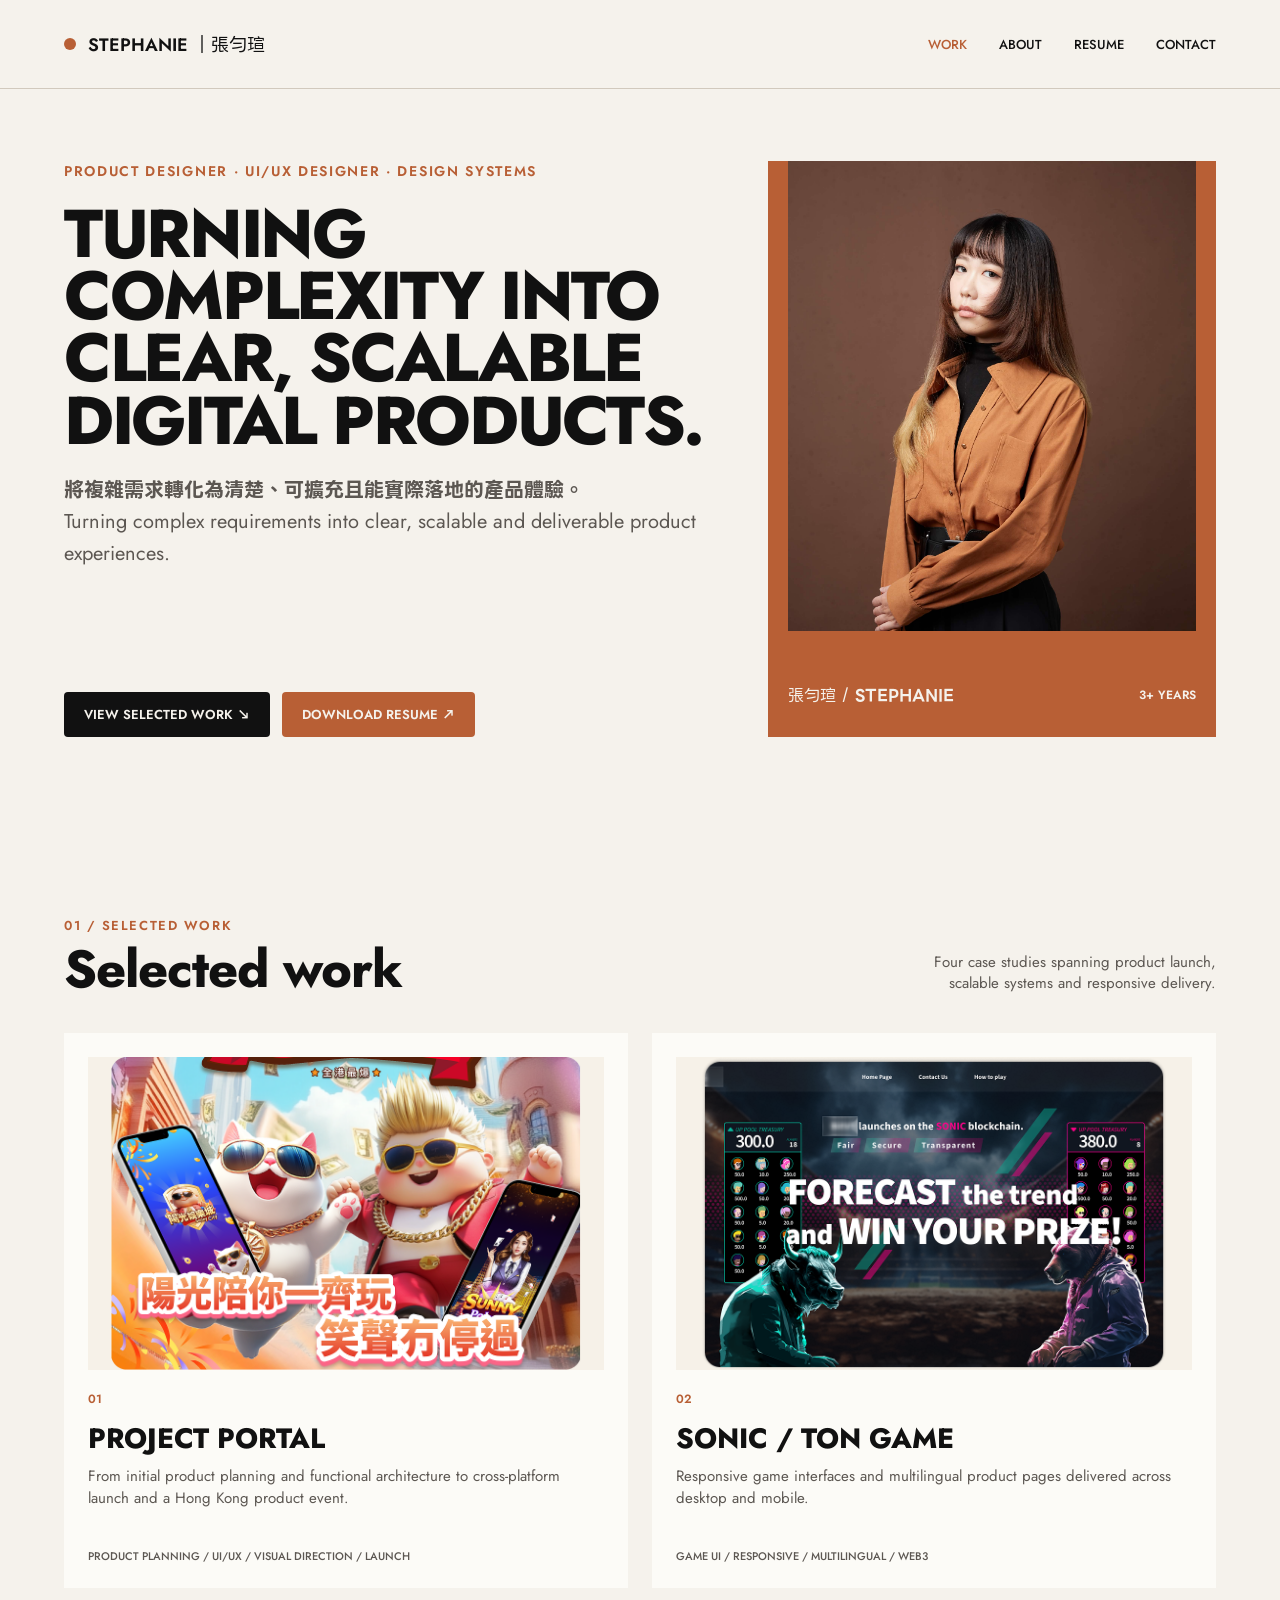
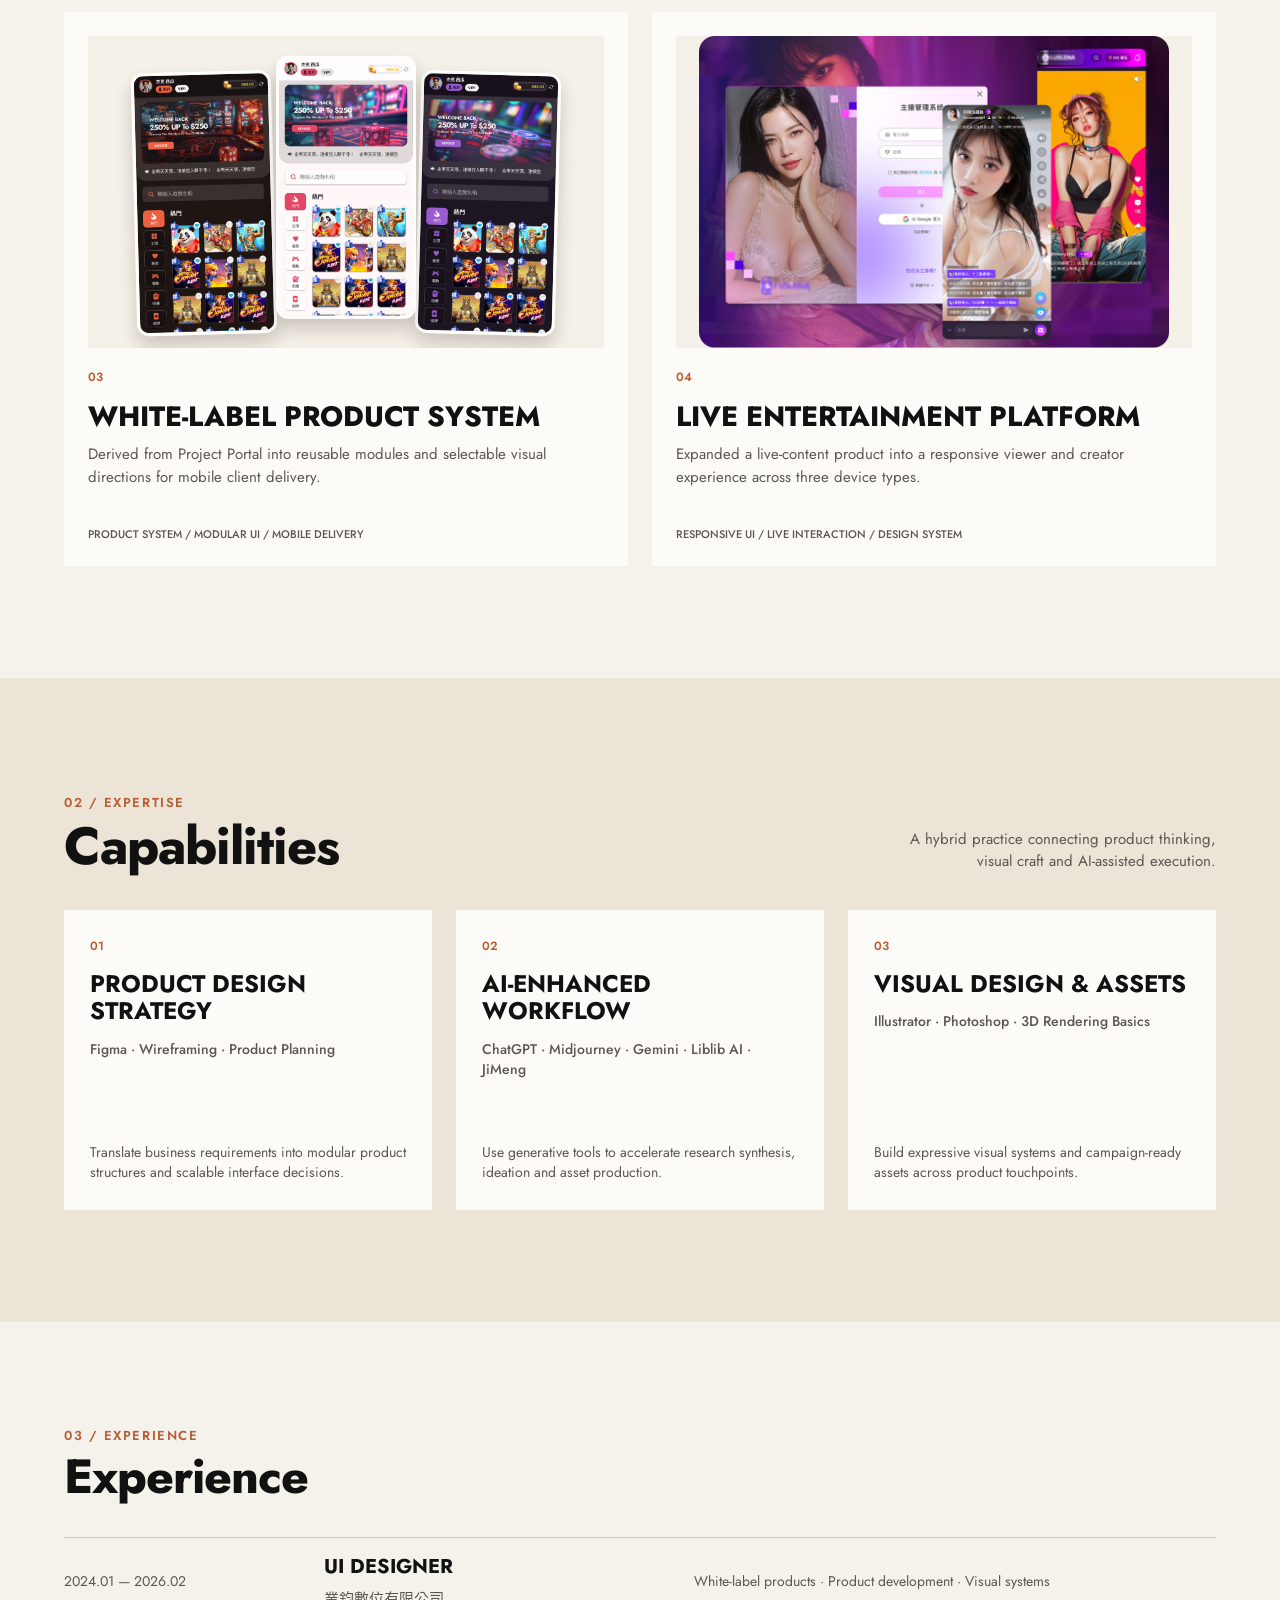
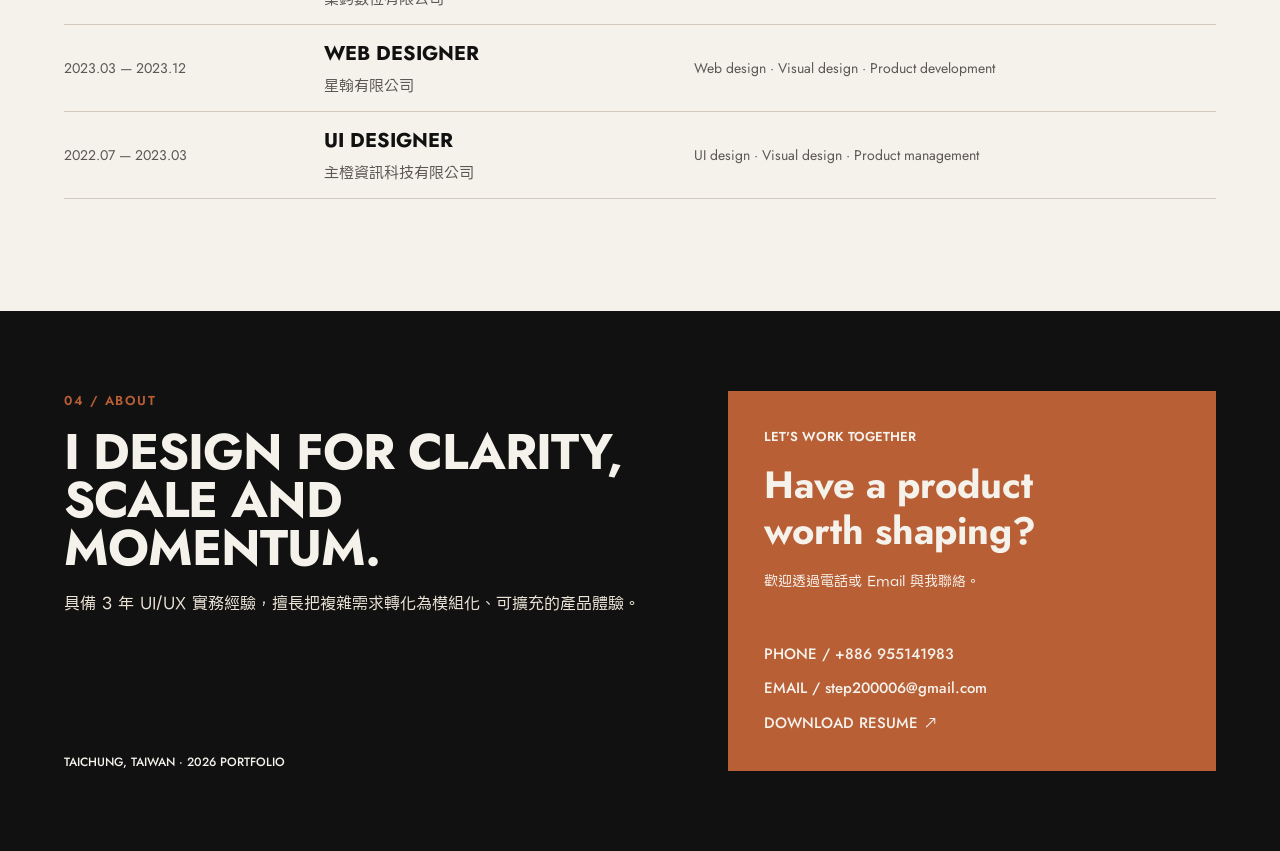
==== commit eb553f8e: "Bust project image cache" ====
--- a/index.html
+++ b/index.html
@@ -104,7 +104,7 @@
           </a>
 
           <a class="project project-link" href="case.html?project=live-platform" aria-label="查看 Live Entertainment Platform 案例詳情">
-            <div class="project-visual live-visual"><img src="assets/images/live-platform-home.png" alt="Live Entertainment Platform 跨裝置直播介面" /></div>
+            <div class="project-visual live-visual"><img src="assets/images/live-platform-home.png?v=20260906" alt="Live Entertainment Platform 跨裝置直播介面" /></div>
             <div class="project-info">
               <div class="project-label"><span>04</span></div>
               <h3>LIVE ENTERTAINMENT PLATFORM</h3>
--- a/styles.css
+++ b/styles.css
@@ -11,6 +11,17 @@
 img{display:block;max-width:100%}
 a{color:inherit;text-decoration:none}
 button{font:inherit}
+.error-body{min-height:100vh;background:#f6f1e8}
+.error-page{width:min(100%,1440px);min-height:100vh;margin:auto;padding:clamp(48px,10vw,180px) clamp(24px,8.5vw,122px);display:grid;grid-template-columns:minmax(0,802px) minmax(320px,435px);align-items:center;gap:clamp(36px,3vw,56px)}
+.error-illustration img{width:100%;height:auto}
+.error-copy{display:flex;flex-direction:column;align-items:flex-start}
+.error-copy h1{color:#d44a21;font-size:clamp(132px,14vw,201px);line-height:.8;letter-spacing:-.06em}
+.error-copy p{margin-top:42px;font-size:24px;line-height:1.2;font-weight:700}
+.error-copy button{width:100%;margin-top:118px;padding:12px 20px;border:0;border-radius:4px;background:#b85f35;color:#f5f2ec;font-size:32px;font-weight:600;cursor:pointer;transition:background .2s,transform .2s}
+.error-copy button:hover,.error-copy button:focus-visible{background:#d44a21;transform:translateY(-2px)}
+.error-copy a{margin-top:18px;color:#5c5752;font-size:13px;font-weight:600;text-decoration:underline;text-underline-offset:4px}
+@media(max-width:900px){.error-page{grid-template-columns:1fr;justify-items:center;text-align:center}.error-illustration{width:min(100%,650px)}.error-copy{width:min(100%,435px);align-items:center}.error-copy p{margin-top:28px}.error-copy button{margin-top:52px}}
+@media(max-width:560px){.error-page{padding:48px 20px;gap:28px}.error-copy h1{font-size:112px}.error-copy p{font-size:18px}.error-copy button{margin-top:36px;font-size:22px}}
 .skip-link{position:fixed;left:12px;top:-80px;z-index:99;background:var(--ink);color:#fff;padding:12px 16px}.skip-link:focus{top:12px}
 .site-header,.section-shell{width:min(100%,var(--max));margin-inline:auto}
 .site-header{height:89px;padding:26px 64px;display:flex;align-items:center;justify-content:space-between;border-bottom:1px solid var(--line);position:relative;z-index:20}
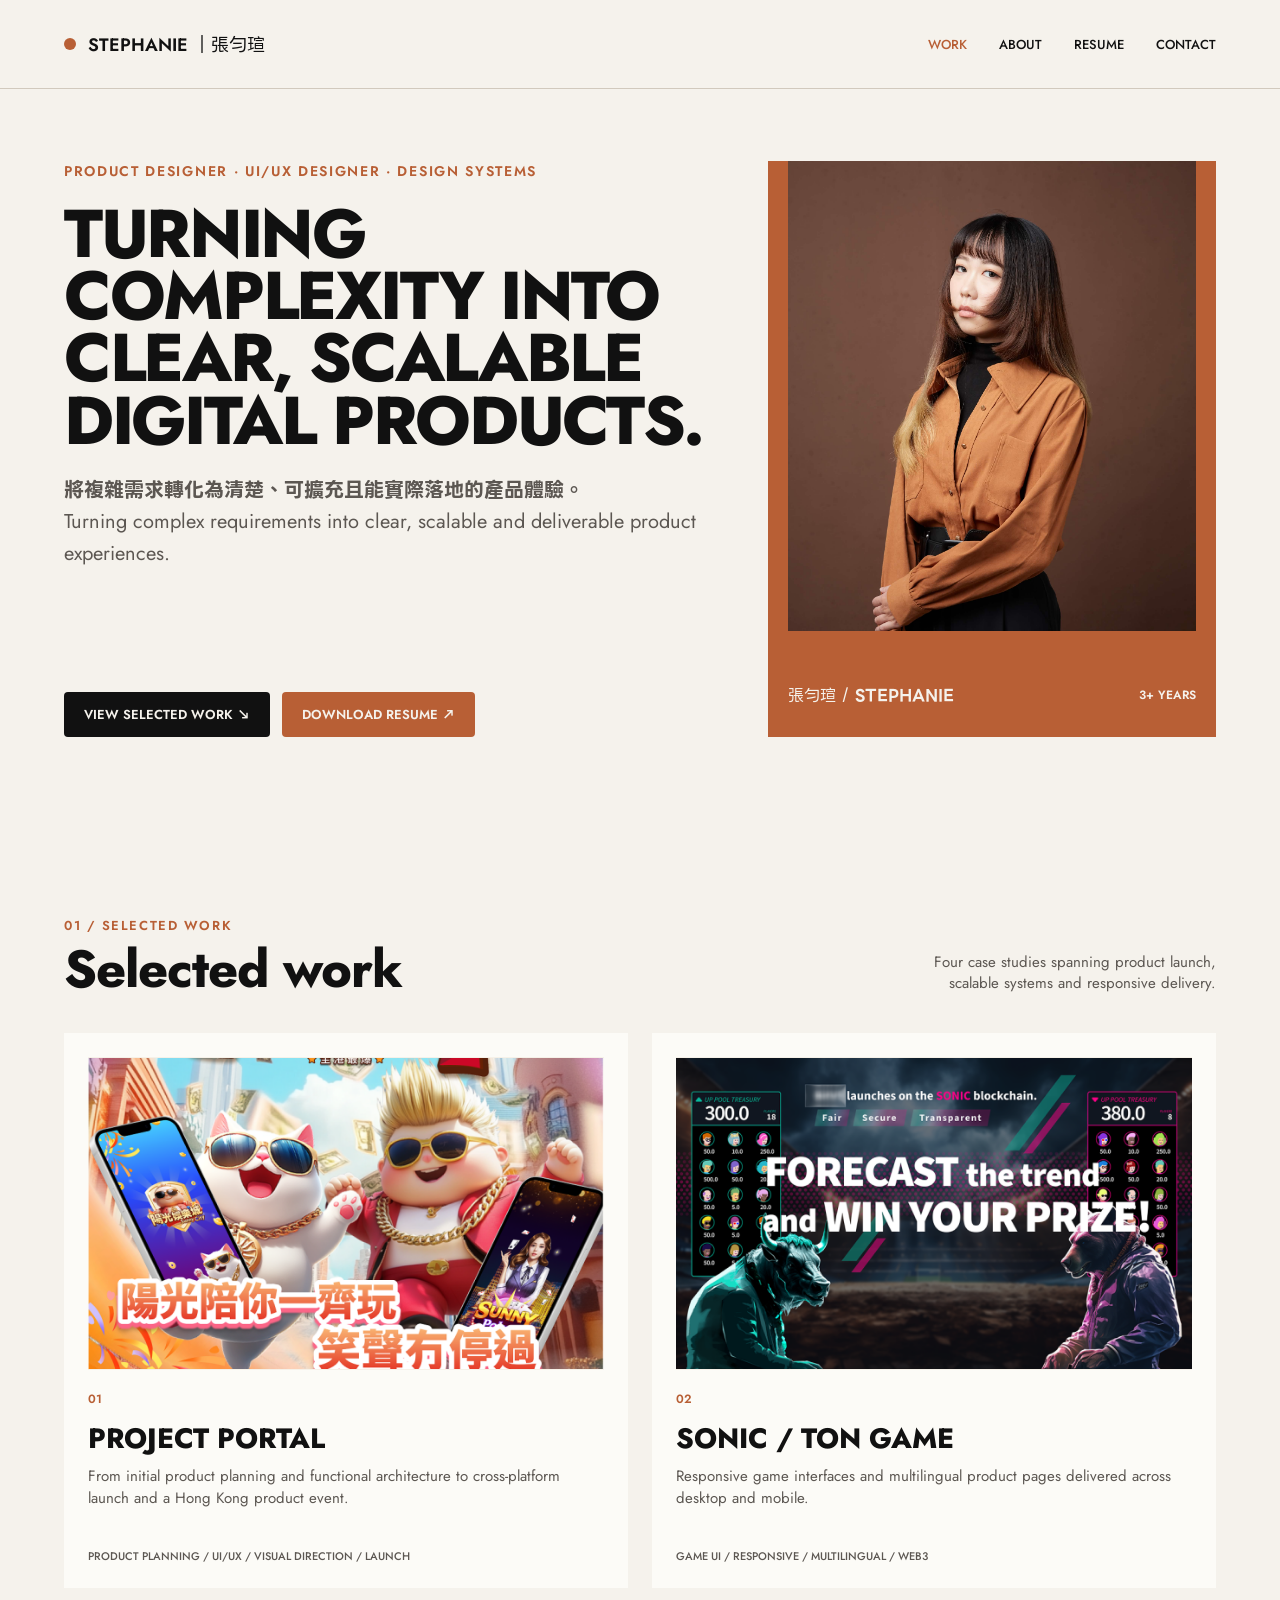
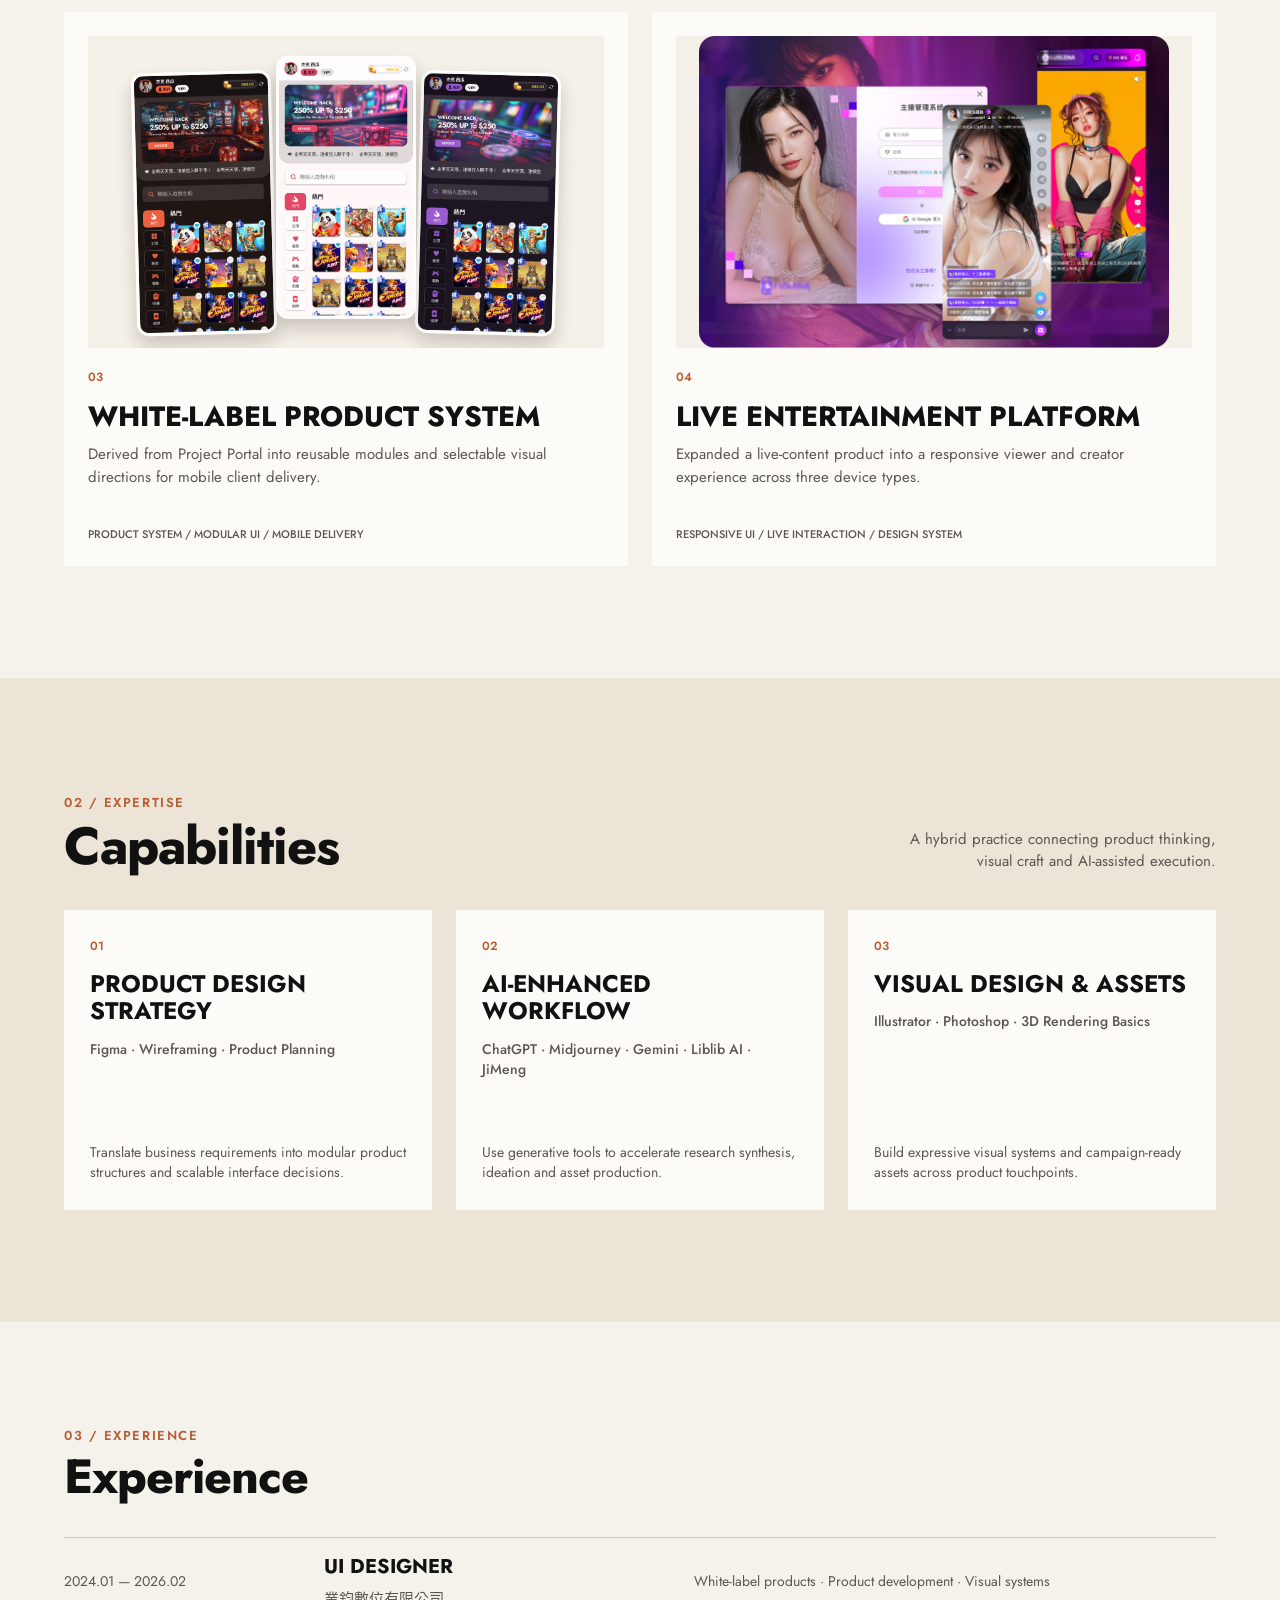
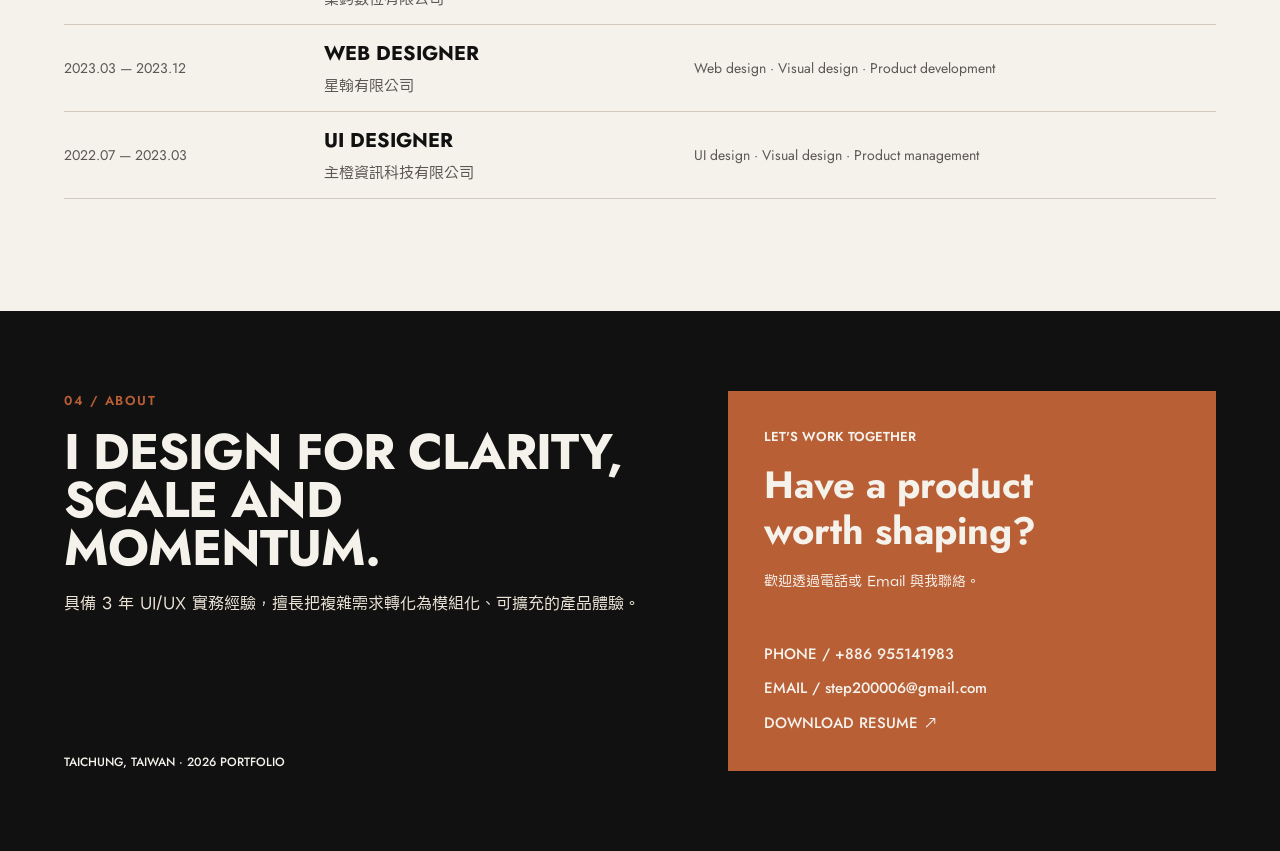
==== commit ec8ab541: "Sync portfolio design updates and responsive layouts" ====
--- a/index.html
+++ b/index.html
@@ -70,7 +70,7 @@
 
         <div class="project-grid">
           <a class="project project-link" href="case.html?project=sunny-city" aria-label="查看 Project Portal 案例詳情">
-            <div class="project-visual sunny-visual"><img src="assets/images/sunny-city.png" alt="Project Portal 產品主視覺" /></div>
+            <div class="project-visual sunny-visual"><img src="assets/images/sunny-city.png?v=20260909" alt="Project Portal 產品主視覺" /></div>
             <div class="project-info">
               <div class="project-label"><span>01</span></div>
               <h3>PROJECT PORTAL</h3>
@@ -80,7 +80,7 @@
           </a>
 
           <a class="project project-link" href="case.html?project=sonic-ton" aria-label="查看 Sonic／TON Game 案例詳情">
-            <div class="project-visual sonic-visual"><img src="assets/images/sonic-ton.png" alt="Sonic／TON 遊戲主視覺" /></div>
+            <div class="project-visual sonic-visual"><img src="assets/images/sonic-ton.png?v=20260909" alt="Sonic／TON 遊戲主視覺" /></div>
             <div class="project-info">
               <div class="project-label"><span>02</span></div>
               <h3>SONIC / TON GAME</h3>
--- a/styles.css
+++ b/styles.css
@@ -44,7 +44,7 @@
 .section-heading{min-height:90px;margin-bottom:38px;display:flex;align-items:flex-end;justify-content:space-between}.section-heading>div{display:flex;flex-direction:column;gap:8px}.section-heading h2,.simple-heading h2{font-size:52px;line-height:1;font-weight:750;letter-spacing:-.02em}.section-heading>p{color:var(--muted);font-size:15px;line-height:1.45;text-align:right}
 .project-grid{display:grid;grid-template-columns:repeat(2,minmax(0,1fr));gap:24px}
 .project{background:var(--paper-2);overflow:hidden}.project-featured,.project-wide{grid-column:1/-1}.project-featured,.project-half,.project-wide{padding:24px;display:flex;flex-direction:column;gap:20px}
-.project-visual{overflow:hidden;background:#f6f1e8}.project-visual img{width:100%;height:100%;object-fit:cover}.sunny-visual{height:420px}.sunny-visual img{height:208%;object-position:center 29%}.live-visual{height:360px}.live-visual img{width:100%;margin:auto;object-fit:cover}.sonic-visual{height:auto;aspect-ratio:1264/360}.sonic-visual img{height:auto;transform:translateY(-35.6%)}
+.project-visual{overflow:hidden;background:#f6f1e8}.project-visual img{width:100%;height:100%;object-fit:cover}.sunny-visual,.sonic-visual{height:auto;aspect-ratio:596/360}.sunny-visual img,.sonic-visual img{object-position:center;transform:none}.live-visual{height:360px}.live-visual img{width:100%;margin:auto;object-fit:cover}
 .project-info{padding:28px 32px 30px;display:flex;flex-direction:column;gap:10px}.project-featured .project-info,.project-half .project-info,.project-wide .project-info{padding:0}.project-label{height:24px;display:flex;justify-content:space-between;color:var(--accent);font-size:12px;font-weight:600}.project h3{font-size:28px;line-height:1.1;font-weight:750}.project-info>p{color:var(--muted);font-size:15px;line-height:1.5}.project-info small{color:var(--muted);font-size:11px;font-weight:500}
 .project-link{color:inherit;transition:transform .24s ease,box-shadow .24s ease}.project-link:hover{transform:translateY(-4px);box-shadow:0 16px 36px rgba(17,17,17,.09)}.project-link:focus-visible{outline:3px solid var(--accent);outline-offset:4px}
 .white-label-stage{height:360px;background:#f6f1e8;position:relative;overflow:hidden}.phone{position:absolute;top:50%;left:50%;width:140px;height:310px;object-fit:cover;object-position:top;border:3px solid rgba(255,255,255,.92);border-radius:12px;box-shadow:0 10px 18px rgba(31,20,13,.2);transition:transform .48s cubic-bezier(.2,.8,.2,1),opacity .24s}.phone-left{transform:translate(calc(-50% - 142px),calc(-50% + 11px)) rotate(-1.5deg)}.phone-center{transform:translate(-50%,calc(-50% - 5px));z-index:2}.phone-right{transform:translate(calc(-50% + 142px),calc(-50% + 11px)) rotate(1.5deg)}.white-label-card:is(:hover,:focus-visible) .phone-left{transform:translate(calc(-50% - 150px),calc(-50% + 15px)) rotate(-3deg)}.white-label-card:is(:hover,:focus-visible) .phone-center{transform:translate(-50%,calc(-50% - 12px))}.white-label-card:is(:hover,:focus-visible) .phone-right{transform:translate(calc(-50% + 150px),calc(-50% + 15px)) rotate(3deg)}
@@ -57,14 +57,14 @@
 }
 @media (max-width:820px){
   .site-header{height:76px;padding:20px 28px}.nav-toggle{display:block}.site-nav{display:none;position:fixed;inset:76px 0 0;background:var(--paper);padding:56px 28px;flex-direction:column;gap:28px;font-size:28px}.site-nav.is-open{display:flex}.brand{font-size:16px}
-  .hero{padding:44px 28px 72px;grid-template-columns:1fr;gap:40px}.hero-copy{height:auto;gap:44px}.hero-intro{gap:18px}h1{font-size:clamp(48px,9.1vw,70px)}.portrait-panel{height:520px;max-width:520px;width:100%;justify-self:end}.portrait-crop{height:422px}
+  .hero{padding:44px 28px 72px;grid-template-columns:1fr;gap:40px}.hero-copy{height:auto;gap:44px}.hero-intro{gap:18px}h1{font-size:clamp(48px,9.1vw,70px)}.portrait-panel{height:520px;max-width:520px;width:100%;justify-self:center}.portrait-crop{height:422px}
   .work,.capabilities,.experience{padding:80px 28px}.section-heading{align-items:flex-start;gap:24px}.section-heading h2{font-size:44px}.project-grid{grid-template-columns:1fr}.project-half,.project-wide,.project-featured{grid-column:auto}.project-featured,.project-half,.project-wide{min-height:650px}.project-visual,.sunny-visual,.live-visual,.sonic-visual,.white-label-stage{height:340px;aspect-ratio:auto;flex:0 0 340px}.sonic-visual img{height:100%;object-fit:cover;transform:none}.project-info{min-height:238px}.section-heading>p br{display:none}.section-heading>p{max-width:300px}
   .capability-grid{grid-template-columns:1fr}.capability-grid article{height:240px}.experience-list article{grid-template-columns:145px 1fr;gap:24px;padding:24px 0}.experience-list article>p{grid-column:2}.about-contact{padding:72px 28px;grid-template-columns:1fr}.about-copy{height:auto;gap:80px}.contact-card{width:min(100%,520px)}
 }
 @media (max-width:560px){
   .site-header{padding-inline:20px}.brand{gap:8px;font-size:14px}.brand img{width:10px;height:10px}
   .hero{padding:36px 20px 64px}.eyebrow{font-size:11px;line-height:1.5;letter-spacing:.09em}h1{font-size:clamp(39px,12vw,58px);line-height:.94}.hero-summary{font-size:15px;line-height:1.65}.hero-actions{flex-direction:column;align-items:stretch}.button{text-align:center}.portrait-panel{height:460px;padding:0 14px 14px}.portrait-crop{height:382px}.portrait-panel figcaption{height:38px;font-size:13px}
-  .work,.capabilities,.experience{padding:64px 20px}.section-heading{min-height:0;display:block}.section-heading h2,.simple-heading h2{font-size:38px}.section-heading>p{text-align:left;margin-top:18px;font-size:14px}.project-grid{gap:16px}.project-featured,.project-half,.project-wide{min-height:570px;padding:16px}.project h3{font-size:22px}.project-info{min-height:246px}.project-info>p{font-size:14px}.project-visual,.sunny-visual,.live-visual,.sonic-visual,.white-label-stage{height:260px;flex-basis:260px}.sunny-visual img{height:160%;object-position:center 28%}.white-label-stage{overflow-x:auto;scrollbar-width:none}.phone{width:112px;height:248px}.phone-left{transform:translate(calc(-50% - 112px),calc(-50% + 7px))}.phone-right{transform:translate(calc(-50% + 112px),calc(-50% + 7px))}
+  .work,.capabilities,.experience{padding:64px 20px}.section-heading{min-height:0;display:block}.section-heading h2,.simple-heading h2{font-size:38px}.section-heading>p{text-align:left;margin-top:18px;font-size:14px}.project-grid{gap:16px}.project-featured,.project-half,.project-wide{min-height:570px;padding:16px}.project h3{font-size:22px}.project-info{min-height:246px}.project-info>p{font-size:14px}.project-visual,.sunny-visual,.live-visual,.sonic-visual,.white-label-stage{height:260px;flex-basis:260px}.white-label-stage{overflow-x:auto;scrollbar-width:none}.phone{width:112px;height:248px}.phone-left{transform:translate(calc(-50% - 112px),calc(-50% + 7px))}.phone-right{transform:translate(calc(-50% + 112px),calc(-50% + 7px))}
   .capability-grid article{height:auto;min-height:220px}.capability-grid h3{font-size:21px}.experience-list article{grid-template-columns:1fr;gap:10px}.experience-list article>p{grid-column:auto}.about-contact{padding:64px 20px;gap:48px}.about-copy h2{font-size:38px}.about-copy{gap:56px}.contact-card{height:360px;padding:28px}.contact-card h2{font-size:32px}.contact-card address{font-size:13px}
 }
 
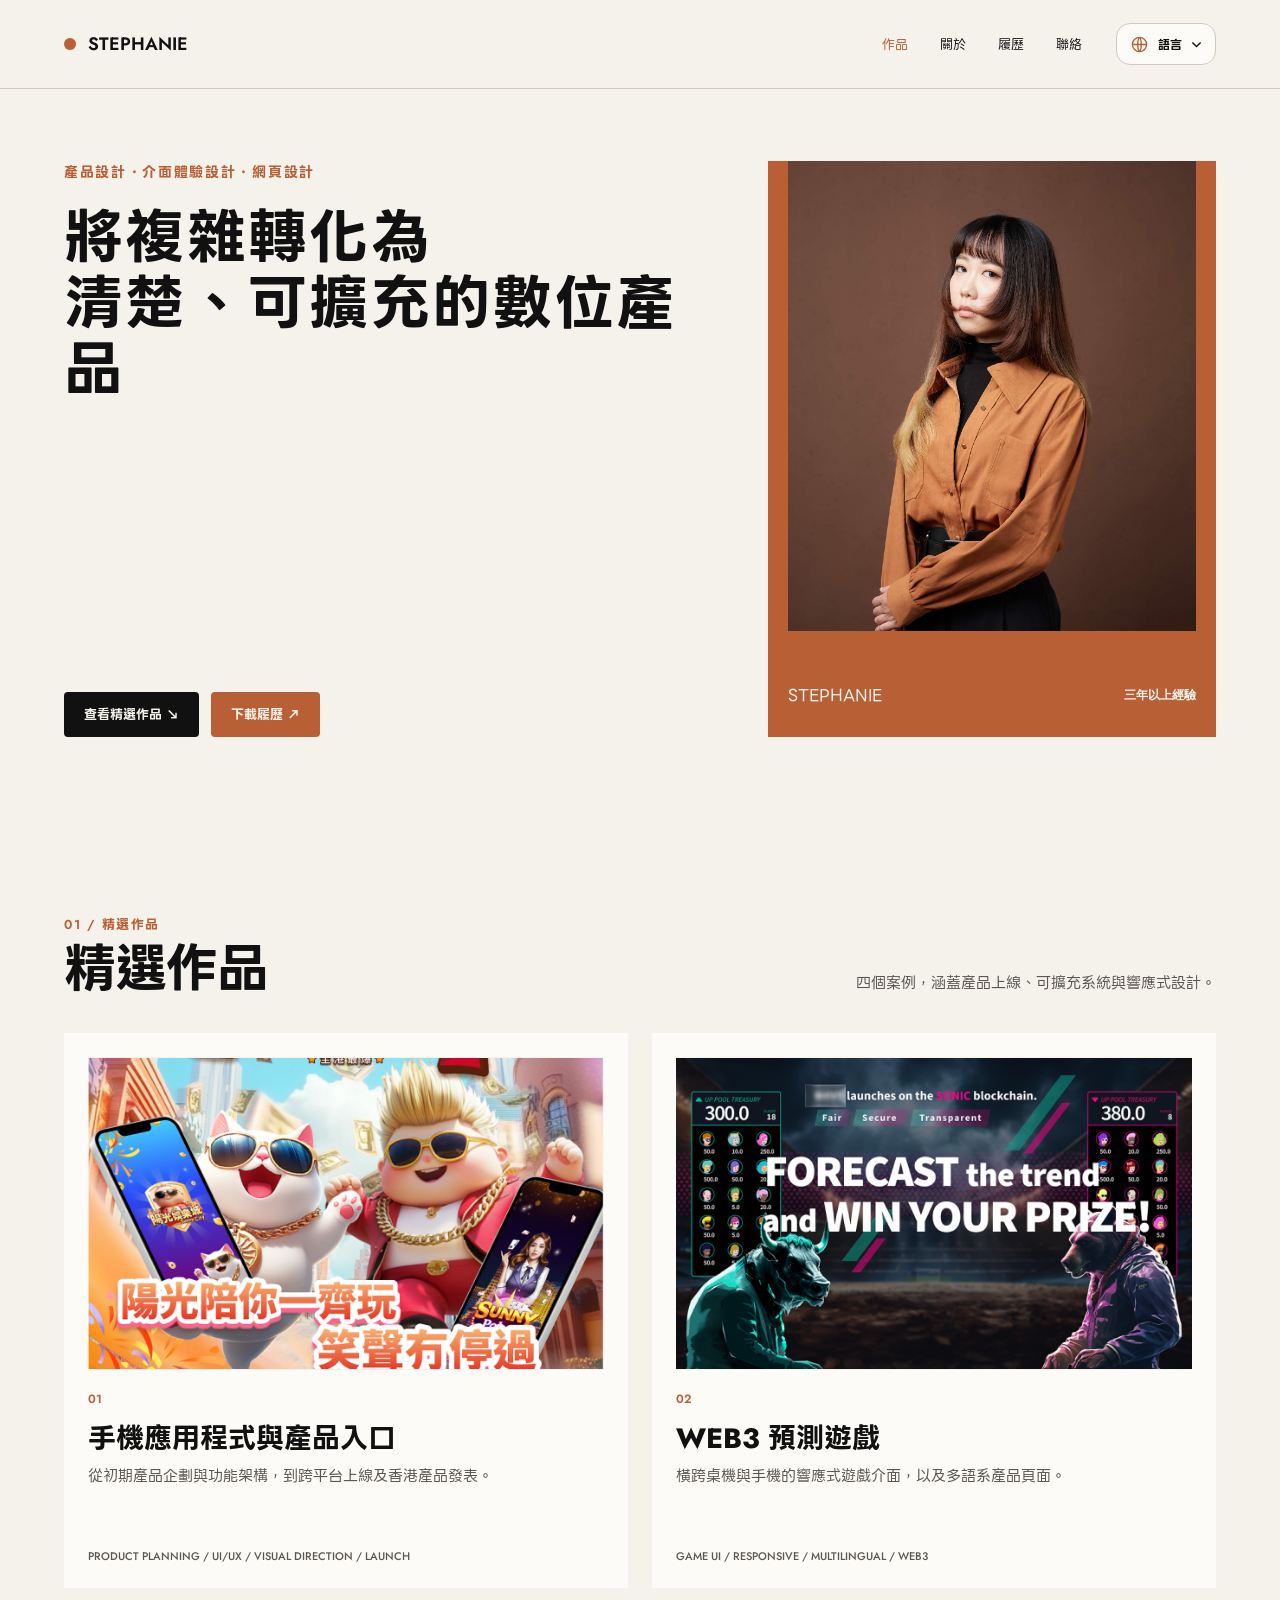
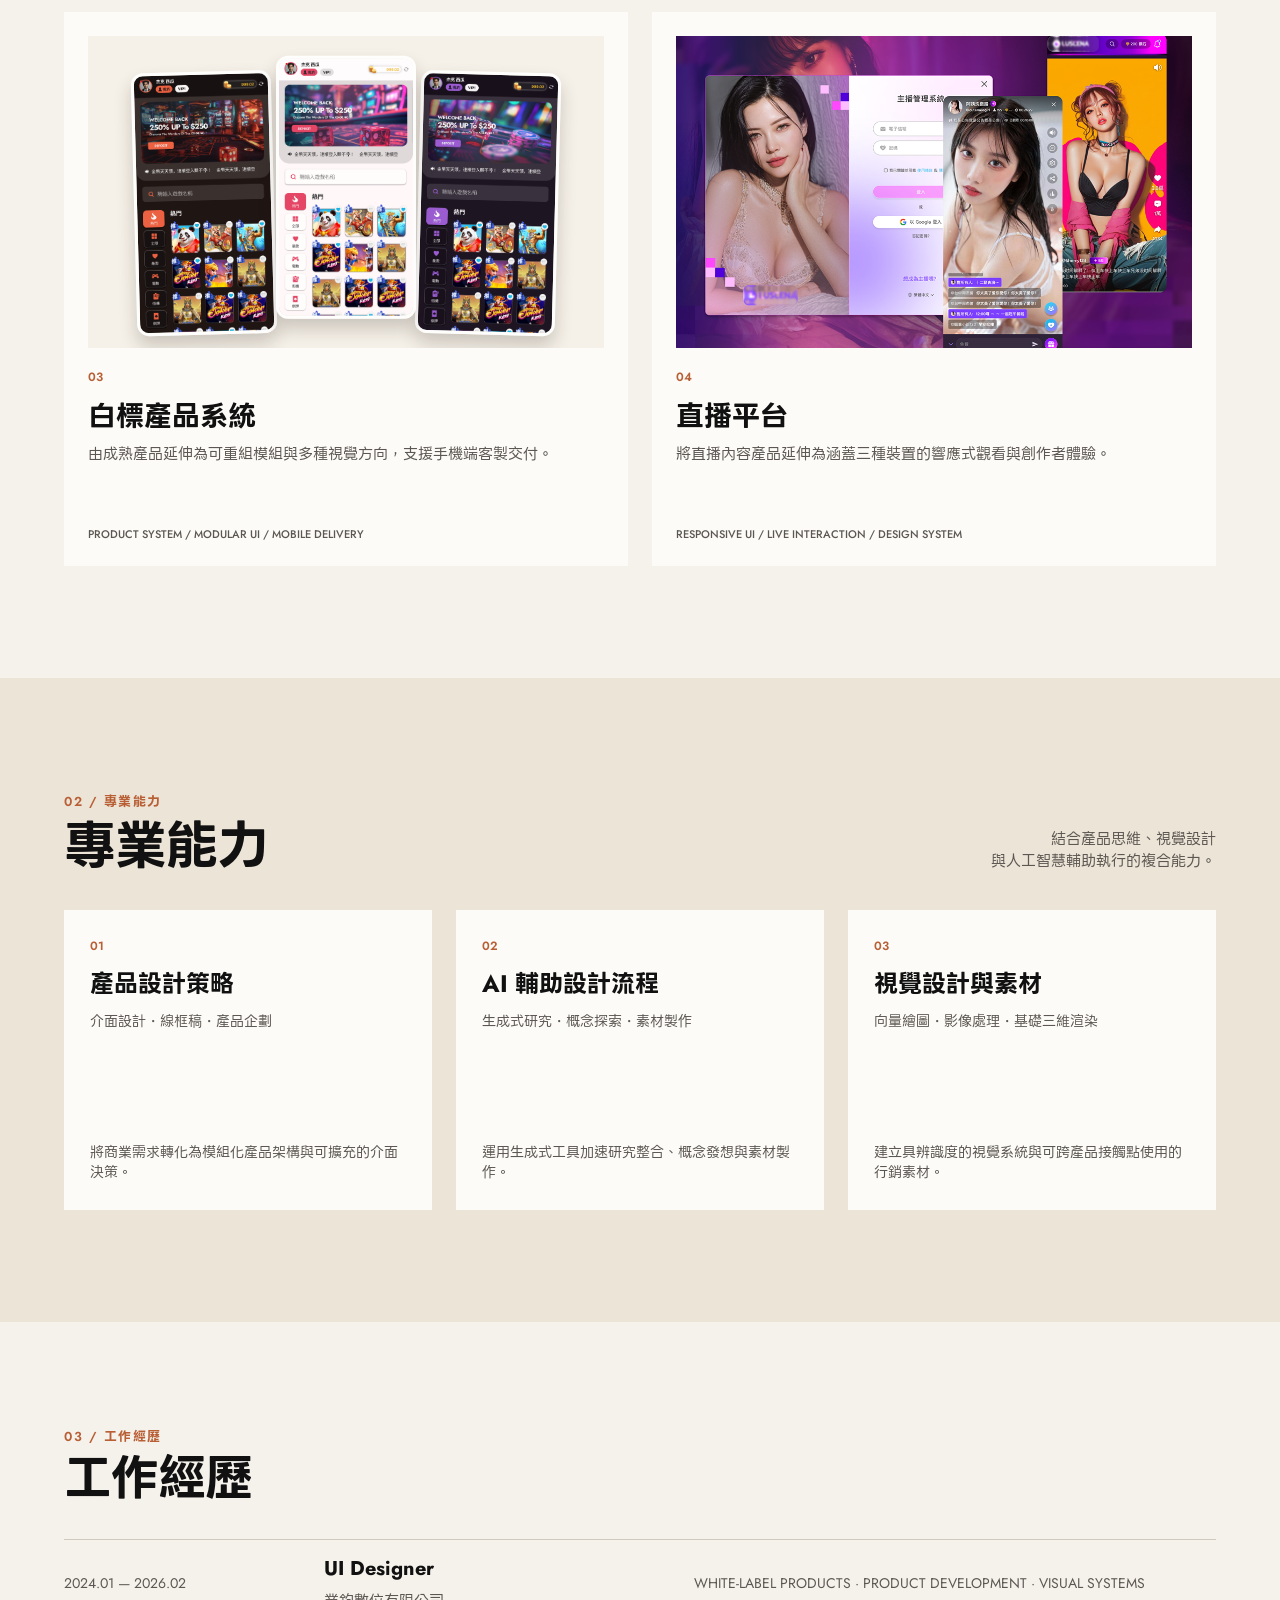
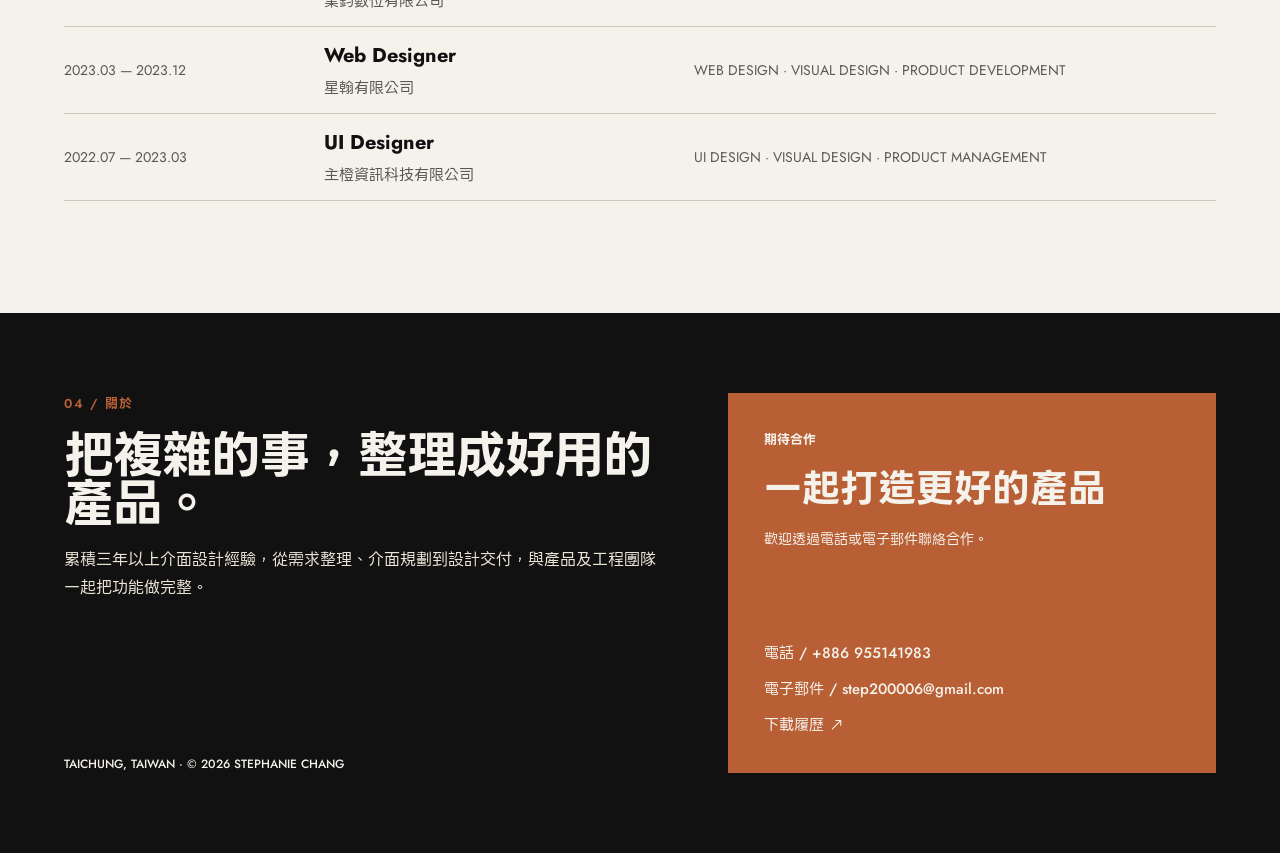
==== commit ccf8c2b4: "Polish portfolio localization and responsive layouts" ====
--- a/index.html
+++ b/index.html
@@ -20,8 +20,9 @@
     <meta name="twitter:image" content="https://stephanieshao0620.github.io/stephanie-portfolio-2026/assets/images/social-preview.png" />
     <title>張勻瑄 Stephanie｜Product Designer</title>
     <link rel="icon" href="assets/images/favicon.svg" type="image/svg+xml" />
-    <link rel="stylesheet" href="styles.css?v=20260905-theme-selection" />
-    <script defer src="script.js"></script>
+    <link rel="stylesheet" href="styles.css?v=20260909-live-cover" />
+    <script defer src="script.js?v=20260909-3"></script>
+    <script defer src="localization.js?v=20260909-5"></script>
   </head>
   <body>
     <a class="skip-link" href="#main">跳到主要內容</a>
@@ -31,11 +32,11 @@
         <img src="assets/images/brand-mark.svg" alt="" width="12" height="12" />
         <span>STEPHANIE <b>｜張勻瑄</b></span>
       </a>
-      <button class="nav-toggle" type="button" aria-expanded="false" aria-controls="site-nav">MENU</button>
+      <button class="nav-toggle" type="button" aria-expanded="false" aria-controls="site-nav" aria-label="選單"><span class="menu-icon" aria-hidden="true"><i></i><i></i><i></i></span></button>
       <nav class="site-nav" id="site-nav" aria-label="主要導覽">
         <a class="is-active" href="#selected-work">WORK</a>
         <a href="#about">ABOUT</a>
-        <a href="assets/docs/Stephanie-Chang-Resume-2026.pdf" download>RESUME</a>
+        <a href="assets/docs/Stephanie-Chang-Resume-2026.pdf?v=20260909-2" download>RESUME</a>
         <a href="#contact">CONTACT</a>
       </nav>
     </header>
@@ -44,16 +45,15 @@
       <section class="hero section-shell" aria-labelledby="hero-title">
         <div class="hero-copy">
           <div class="hero-intro">
-            <p class="eyebrow">PRODUCT DESIGNER · UI/UX DESIGNER · DESIGN SYSTEMS</p>
+            <p class="eyebrow">PRODUCT DESIGN · UI/UX DESIGN · WEB DESIGNER</p>
             <h1 id="hero-title">TURNING<br />COMPLEXITY INTO<br />CLEAR, SCALABLE<br />DIGITAL PRODUCTS.</h1>
             <div class="hero-summary">
               <p>將複雜需求轉化為清楚、可擴充且能實際落地的產品體驗。</p>
-              <p lang="en">Turning complex requirements into clear, scalable and deliverable product experiences.</p>
             </div>
           </div>
           <div class="hero-actions">
-            <a class="button button-dark" href="#selected-work">VIEW SELECTED WORK ↘</a>
-            <a class="button button-accent" href="assets/docs/Stephanie-Chang-Resume-2026.pdf" download>DOWNLOAD RESUME ↗</a>
+            <a class="button button-dark" href="#selected-work">VIEW SELECTED WORKS ↘</a>
+            <a class="button button-accent" href="assets/docs/Stephanie-Chang-Resume-2026.pdf?v=20260909-2" download>DOWNLOAD RESUME ↗</a>
           </div>
         </div>
         <figure class="portrait-panel">
@@ -64,27 +64,27 @@
 
       <section class="work section-shell" id="selected-work" aria-labelledby="work-title">
         <div class="section-heading">
-          <div><p class="section-index">01 / SELECTED WORK</p><h2 id="work-title">Selected work</h2></div>
-          <p>Four case studies spanning product launch,<br />scalable systems and responsive delivery.</p>
+          <div><p class="section-index">01 / SELECTED WORKS</p><h2 id="work-title">Selected works</h2></div>
+          <p>四個案例，涵蓋產品上線、可擴充系統與響應式設計。</p>
         </div>
 
         <div class="project-grid">
-          <a class="project project-link" href="case.html?project=sunny-city" aria-label="查看 Project Portal 案例詳情">
-            <div class="project-visual sunny-visual"><img src="assets/images/sunny-city.png?v=20260909" alt="Project Portal 產品主視覺" /></div>
+          <a class="project project-link" href="case.html?project=sunny-city" aria-label="查看 Mobile App &amp; Product Portal 案例詳情">
+            <div class="project-visual sunny-visual"><img src="assets/images/sunny-city.png?v=20260909" alt="Mobile App &amp; Product Portal 產品主視覺" /></div>
             <div class="project-info">
               <div class="project-label"><span>01</span></div>
-              <h3>PROJECT PORTAL</h3>
-              <p>From initial product planning and functional architecture to cross-platform launch and a Hong Kong product event.</p>
+              <h3>MOBILE APP &amp; PRODUCT PORTAL</h3>
+              <p>從初期產品企劃與功能架構，到跨平台上線及香港產品發表。</p>
               <small>PRODUCT PLANNING / UI/UX / VISUAL DIRECTION / LAUNCH</small>
             </div>
           </a>
 
-          <a class="project project-link" href="case.html?project=sonic-ton" aria-label="查看 Sonic／TON Game 案例詳情">
+          <a class="project project-link" href="case.html?project=sonic-ton" aria-label="查看 Web3 Prediction Game 案例詳情">
             <div class="project-visual sonic-visual"><img src="assets/images/sonic-ton.png?v=20260909" alt="Sonic／TON 遊戲主視覺" /></div>
             <div class="project-info">
               <div class="project-label"><span>02</span></div>
-              <h3>SONIC / TON GAME</h3>
-              <p>Responsive game interfaces and multilingual product pages delivered across desktop and mobile.</p>
+              <h3>WEB3 PREDICTION GAME</h3>
+              <p>橫跨桌機與手機的響應式遊戲介面，以及多語系產品頁面。</p>
               <small>GAME UI / RESPONSIVE / MULTILINGUAL / WEB3</small>
             </div>
           </a>
@@ -98,17 +98,17 @@
             <div class="project-info">
               <div class="project-label"><span>03</span></div>
               <h3>WHITE-LABEL PRODUCT SYSTEM</h3>
-              <p>Derived from Project Portal into reusable modules and selectable visual directions for mobile client delivery.</p>
+              <p>由成熟產品延伸為可重組模組與多種視覺方向，支援手機端客製交付。</p>
               <small>PRODUCT SYSTEM / MODULAR UI / MOBILE DELIVERY</small>
             </div>
           </a>
 
-          <a class="project project-link" href="case.html?project=live-platform" aria-label="查看 Live Entertainment Platform 案例詳情">
-            <div class="project-visual live-visual"><img src="assets/images/live-platform-home.png?v=20260906" alt="Live Entertainment Platform 跨裝置直播介面" /></div>
+          <a class="project project-link" href="case.html?project=live-platform" aria-label="查看 Live Streaming Platform 案例詳情">
+            <div class="project-visual live-visual"><img src="assets/images/live-platform-home.png?v=20260906" alt="Live Streaming Platform 跨裝置直播介面" /></div>
             <div class="project-info">
               <div class="project-label"><span>04</span></div>
-              <h3>LIVE ENTERTAINMENT PLATFORM</h3>
-              <p>Expanded a live-content product into a responsive viewer and creator experience across three device types.</p>
+              <h3>LIVE STREAMING PLATFORM</h3>
+              <p>將直播內容產品延伸為涵蓋三種裝置的響應式觀看與創作者體驗。</p>
               <small>RESPONSIVE UI / LIVE INTERACTION / DESIGN SYSTEM</small>
             </div>
           </a>
@@ -119,12 +119,12 @@
       <section class="capabilities section-shell" aria-labelledby="capabilities-title">
         <div class="section-heading">
           <div><p class="section-index">02 / EXPERTISE</p><h2 id="capabilities-title">Capabilities</h2></div>
-          <p>A hybrid practice connecting product thinking,<br />visual craft and AI-assisted execution.</p>
+          <p>結合產品思維、視覺設計<br />與 AI 輔助執行的複合能力。</p>
         </div>
         <div class="capability-grid">
-          <article><div><span>01</span><h3>PRODUCT DESIGN STRATEGY</h3><p>Figma · Wireframing · Product Planning</p></div><p>Translate business requirements into modular product structures and scalable interface decisions.</p></article>
-          <article><div><span>02</span><h3>AI-ENHANCED WORKFLOW</h3><p>ChatGPT · Midjourney · Gemini · Liblib AI · JiMeng</p></div><p>Use generative tools to accelerate research synthesis, ideation and asset production.</p></article>
-          <article><div><span>03</span><h3>VISUAL DESIGN &amp; ASSETS</h3><p>Illustrator · Photoshop · 3D Rendering Basics</p></div><p>Build expressive visual systems and campaign-ready assets across product touchpoints.</p></article>
+          <article><div><span>01</span><h3>PRODUCT DESIGN STRATEGY</h3><p>Figma · Wireframing · Product Planning</p></div><p>將商業需求轉化為模組化產品架構與可擴充的介面決策。</p></article>
+          <article><div><span>02</span><h3>AI-ENHANCED WORKFLOW</h3><p>ChatGPT · Midjourney · Gemini · Liblib AI · JiMeng</p></div><p>運用生成式工具加速研究整合、概念發想與素材製作。</p></article>
+          <article><div><span>03</span><h3>VISUAL DESIGN &amp; ASSETS</h3><p>Illustrator · Photoshop · 3D Rendering Basics</p></div><p>建立具辨識度的視覺系統與可跨產品接觸點使用的行銷素材。</p></article>
         </div>
       </section>
 
@@ -139,15 +139,15 @@
 
       <section class="about-contact section-shell" id="about" aria-labelledby="about-title">
         <div class="about-copy">
-          <div><p class="section-index">04 / ABOUT</p><h2 id="about-title">I DESIGN FOR CLARITY,<br />SCALE AND MOMENTUM.</h2><p>具備 3 年 UI/UX 實務經驗，擅長把複雜需求轉化為模組化、可擴充的產品體驗。</p></div>
-          <small>TAICHUNG, TAIWAN · 2026 PORTFOLIO</small>
+          <div><p class="section-index">04 / ABOUT</p><h2 id="about-title">MAKING COMPLEX PRODUCTS<br />EASIER TO USE.</h2><p>累積三年以上介面設計經驗，從需求整理、介面規劃到設計交付，與產品及工程團隊一起把功能做完整。</p></div>
+          <small class="site-copyright">TAICHUNG, TAIWAN · © 2026 STEPHANIE CHANG</small>
         </div>
         <div class="contact-card" id="contact">
-          <div><p>LET'S WORK TOGETHER</p><h2>Have a product<br />worth shaping?</h2><p>歡迎透過電話或 Email 與我聯絡。</p></div>
+          <div><p>LET'S WORK TOGETHER</p><h2>Have a product<br />worth shaping?</h2><p>歡迎透過電話或 Email 聯絡合作。</p></div>
           <address>
             <a href="tel:+886955141983">PHONE / +886 955141983</a>
             <a href="mailto:step200006@gmail.com">EMAIL / step200006@gmail.com</a>
-            <a href="assets/docs/Stephanie-Chang-Resume-2026.pdf" download>DOWNLOAD RESUME ↗</a>
+            <a href="assets/docs/Stephanie-Chang-Resume-2026.pdf?v=20260909-2" download>DOWNLOAD RESUME ↗</a>
           </address>
         </div>
       </section>
--- a/styles.css
+++ b/styles.css
@@ -28,6 +28,7 @@
 .brand{display:flex;align-items:center;gap:12px;font-size:18px;font-weight:600}.brand b{font-family:"LINE Seed TW";font-weight:400}
 .site-nav{display:flex;gap:32px;font-size:13px;font-weight:500}.site-nav a{transition:color .2s}.site-nav a:hover,.site-nav a:focus-visible,.site-nav .is-active{color:var(--accent)}
 .nav-toggle{display:none;border:0;background:transparent;padding:8px;color:var(--ink);font-size:12px;font-weight:700;letter-spacing:.08em}
+.menu-icon{width:25px;height:18px;display:flex;flex-direction:column;justify-content:space-between}.menu-icon i{width:100%;height:2px;background:currentColor;display:block;transition:transform .2s ease,opacity .2s ease}.nav-toggle.is-open .menu-icon i:first-child{transform:translateY(8px) rotate(45deg)}.nav-toggle.is-open .menu-icon i:nth-child(2){opacity:0}.nav-toggle.is-open .menu-icon i:last-child{transform:translateY(-8px) rotate(-45deg)}
 .hero{min-height:720px;padding:72px 64px;display:grid;grid-template-columns:minmax(0,800px) 448px;gap:64px;align-items:center}
 .hero-copy{height:576px;display:flex;flex-direction:column;justify-content:space-between;min-width:0}
 .hero-intro{display:flex;flex-direction:column;align-items:flex-start;gap:22px}
@@ -50,10 +51,10 @@
 .white-label-stage{height:360px;background:#f6f1e8;position:relative;overflow:hidden}.phone{position:absolute;top:50%;left:50%;width:140px;height:310px;object-fit:cover;object-position:top;border:3px solid rgba(255,255,255,.92);border-radius:12px;box-shadow:0 10px 18px rgba(31,20,13,.2);transition:transform .48s cubic-bezier(.2,.8,.2,1),opacity .24s}.phone-left{transform:translate(calc(-50% - 142px),calc(-50% + 11px)) rotate(-1.5deg)}.phone-center{transform:translate(-50%,calc(-50% - 5px));z-index:2}.phone-right{transform:translate(calc(-50% + 142px),calc(-50% + 11px)) rotate(1.5deg)}.white-label-card:is(:hover,:focus-visible) .phone-left{transform:translate(calc(-50% - 150px),calc(-50% + 15px)) rotate(-3deg)}.white-label-card:is(:hover,:focus-visible) .phone-center{transform:translate(-50%,calc(-50% - 12px))}.white-label-card:is(:hover,:focus-visible) .phone-right{transform:translate(calc(-50% + 150px),calc(-50% + 15px)) rotate(3deg)}
 .capabilities{background:var(--sand);padding:104px 64px 112px}.capability-grid{display:grid;grid-template-columns:repeat(3,1fr);gap:24px}.capability-grid article{height:300px;background:var(--paper-2);padding:28px 26px;display:flex;flex-direction:column;justify-content:space-between;color:var(--muted);font-size:14px;line-height:1.45}.capability-grid article>div{display:flex;flex-direction:column;gap:14px}.capability-grid span{color:var(--accent);font-size:12px;font-weight:600}.capability-grid h3{color:var(--ink);font-size:24px;line-height:1.15}.capability-grid article>div p{font-weight:500}
 .experience{padding:104px 64px 112px}.simple-heading{display:flex;flex-direction:column;gap:8px;margin-bottom:36px}.simple-heading h2{font-size:48px}.experience-list{border-top:1px solid var(--line)}.experience-list article{min-height:87px;border-bottom:1px solid var(--line);display:grid;grid-template-columns:220px 330px 1fr;align-items:center;gap:40px;color:var(--muted);font-size:14px}.experience-list h3{color:var(--ink);font-size:20px}.experience-list article>div{display:flex;flex-direction:column;gap:6px}.experience-list article>div p{font-family:"LINE Seed TW";font-size:15px}
-.about-contact{min-height:540px;padding:80px 64px;background:var(--ink);display:grid;grid-template-columns:minmax(0,760px) 488px;gap:64px;color:var(--paper)}.about-copy{height:380px;display:flex;flex-direction:column;justify-content:space-between}.about-copy>div{display:flex;flex-direction:column;gap:18px}.about-copy h2{font-size:50px;line-height:.96;letter-spacing:-.02em}.about-copy>div>p:last-child{font-family:"LINE Seed TW";color:var(--sand);font-size:16px;line-height:1.75}.about-copy small{font-size:12px;font-weight:500}.contact-card{height:380px;padding:36px;background:var(--accent);display:flex;flex-direction:column;justify-content:space-between}.contact-card>div{display:flex;flex-direction:column;gap:16px}.contact-card>div>p:first-child{font-size:13px;font-weight:600}.contact-card h2{font-size:38px;line-height:1.2}.contact-card>div>p:last-child{font-family:"LINE Seed TW";font-size:14px}.contact-card address{font-style:normal;display:flex;flex-direction:column;gap:12px;font-size:15px;font-weight:500}.contact-card a:hover,.contact-card a:focus-visible{text-decoration:underline;text-underline-offset:4px}
+.about-contact{min-height:540px;padding:80px 64px;background:var(--ink);display:grid;grid-template-columns:minmax(0,760px) 488px;gap:64px;color:var(--paper)}.about-copy{height:380px;display:flex;flex-direction:column;justify-content:space-between}.about-copy>div{display:flex;flex-direction:column;gap:18px}.about-copy h2{font-size:50px;line-height:.96;letter-spacing:-.02em}.about-copy>div>p:last-child{font-family:"LINE Seed TW";color:var(--sand);font-size:16px;line-height:1.75}.about-copy small{font-size:12px;font-weight:500}.contact-card{min-height:380px;padding:36px;background:var(--accent);display:flex;flex-direction:column;justify-content:space-between}.contact-card>div{display:flex;flex-direction:column;gap:16px}.contact-card>div>p:first-child{font-size:13px;font-weight:600}.contact-card h2{font-size:38px;line-height:1.2}.contact-card>div>p:last-child{font-family:"LINE Seed TW";font-size:14px}.contact-card address{font-style:normal;display:flex;flex-direction:column;gap:12px;font-size:15px;font-weight:500}.contact-card a:hover,.contact-card a:focus-visible{text-decoration:underline;text-underline-offset:4px}
 
 @media (max-width:1100px){
-  .site-header{padding-inline:40px}.hero{padding:56px 40px 72px;grid-template-columns:minmax(0,1.55fr) minmax(300px,.8fr);gap:36px;min-height:620px}.hero-copy,.portrait-panel{height:500px}.portrait-crop{height:400px}h1{font-size:clamp(48px,6vw,64px)}.hero-summary{font-size:17px}.work,.capabilities,.experience{padding-left:40px;padding-right:40px}.about-contact{padding:64px 40px;grid-template-columns:minmax(0,1.4fr) minmax(340px,.85fr);gap:36px}.project h3{font-size:24px}.experience-list article{grid-template-columns:160px 260px 1fr;gap:24px}
+  .site-header{padding-inline:40px}.hero{padding:56px 40px 72px;grid-template-columns:minmax(0,1.55fr) minmax(300px,.8fr);gap:36px;min-height:620px}.hero-copy,.portrait-panel{height:500px}.portrait-crop{height:400px}h1{font-size:clamp(48px,6vw,64px)}.hero-summary{font-size:17px}.work,.capabilities,.experience{padding-left:40px;padding-right:40px}.about-contact{padding:64px 40px;grid-template-columns:minmax(0,1.4fr) minmax(340px,.85fr);gap:36px}.contact-card{padding:32px}.contact-card h2{font-size:34px}.contact-card address{font-size:14px}.project h3{font-size:24px}.experience-list article{grid-template-columns:160px 260px 1fr;gap:24px}
 }
 @media (max-width:820px){
   .site-header{height:76px;padding:20px 28px}.nav-toggle{display:block}.site-nav{display:none;position:fixed;inset:76px 0 0;background:var(--paper);padding:56px 28px;flex-direction:column;gap:28px;font-size:28px}.site-nav.is-open{display:flex}.brand{font-size:16px}
@@ -80,7 +81,8 @@
 .sunny-spec{display:flex;flex-direction:column;gap:24px}.sunny-spec h3{font-size:30px}.sunny-spec ol{margin:0;padding:0;list-style:none;display:grid;grid-template-columns:repeat(5,1fr);gap:1px;background:#d1c7b8}.sunny-spec li{min-width:0;min-height:180px;padding:26px 22px;background:#fff;color:#d44a21;font-size:16px;line-height:22px;font-weight:700}.sunny-spec small{display:block;margin-top:16px;color:#5c544d;font-family:"LINE Seed TW";font-size:16px;line-height:26px;font-weight:400}.sunny-section aside{padding:28px;background:#ede5d9;display:grid;grid-template-columns:190px 1fr;gap:28px}.sunny-section aside b{color:#d44a21;font-size:12px}.sunny-section aside p{font-family:"LINE Seed TW";font-size:18px;line-height:30px}
 .sunny-ip{height:auto;border-radius:20px;overflow:hidden}.sunny-ip img{display:block;width:100%;height:auto}.sunny-direction{display:grid;grid-template-columns:1fr 1.035fr;gap:18px}.sunny-direction article{height:300px;padding:28px 30px;border:1px solid #d1c7b8;background:#fff;display:flex;flex-direction:column;gap:18px}.sunny-direction article:first-child{background:#130f0d;color:#fff}.sunny-direction h3{font-size:25px;line-height:33px}.sunny-direction>article:first-child>p{font-family:"LINE Seed TW";font-size:17px;line-height:29px;color:#d4ccc4}.sunny-dna{display:flex;flex-direction:column}.sunny-dna>div{min-height:44px;border-bottom:1px solid #d1c7b8;display:grid;grid-template-columns:1fr 1.3fr;align-items:center;gap:24px}.sunny-dna b{font-size:14px}.sunny-dna p{margin:0;text-align:right;color:#5c544d;font-family:Jost;font-size:14px;line-height:1.4}.sunny-final{display:grid;grid-template-columns:560px 360px 1fr;gap:18px;height:410px}.sunny-footer{display:flex;justify-content:space-between;padding-top:24px;border-top:1px solid #d1c7b8;font-size:13px;font-weight:600}.sunny-footer a:last-child{color:#d44a21}
 @media(max-width:1000px){.sunny-body .case-header{padding:40px 40px 0}.sunny-case{padding:48px 40px}.sunny-hero{grid-template-columns:1fr;height:auto}.sunny-hero-copy{overflow:visible}.sunny-hero figure{height:560px}.sunny-meta{grid-template-columns:repeat(2,1fr)}.sunny-launch-grid{grid-template-columns:1.2fr .9fr .9fr;height:430px}.sunny-final{grid-template-columns:1.4fr .9fr .8fr;height:340px}}
-@media(max-width:760px){.sunny-response{height:auto;grid-template-columns:1fr}}
+@media(max-width:1100px){.sunny-response{height:auto;grid-template-columns:1fr}.sunny-response ol{grid-template-columns:repeat(2,minmax(0,1fr))}.sunny-response li{min-width:0}.sunny-response li p{margin-left:0;overflow-wrap:anywhere}}
+@media(max-width:760px){.sunny-response ol{grid-template-columns:1fr}}
 @media(max-width:640px){.sunny-body .case-header{padding:28px 20px 0}.sunny-case{padding:36px 20px;gap:44px}.sunny-hero{gap:32px}.sunny-hero-copy h1{font-size:52px;line-height:1}.sunny-hero-copy h2{font-size:18px;line-height:26px}.sunny-hero-copy h3{font-size:24px;line-height:36px}.sunny-hero figure{height:auto}.sunny-hero img{display:block;height:auto;object-fit:contain}.sunny-meta{grid-template-columns:1fr}.sunny-meta>div{height:auto;min-height:130px}.sunny-section>header{align-items:flex-start;flex-direction:column;gap:12px}.sunny-section>header p{text-align:left}.sunny-launch-grid,.sunny-final{grid-template-columns:1fr;height:auto}.sunny-launch-grid figure,.sunny-final figure{height:auto}.sunny-launch-grid img,.sunny-final img{display:block;height:auto;object-fit:contain}.sunny-cards.three{grid-template-columns:1fr}.sunny-cards article{min-height:0}.sunny-response{padding:30px 24px}.sunny-response h2{font-size:36px;line-height:42px}.sunny-response li p{margin-left:0}.sunny-spec ol{grid-template-columns:1fr}.sunny-spec li{min-height:130px}.sunny-section aside{grid-template-columns:1fr}.sunny-direction{grid-template-columns:1fr}.sunny-direction article{height:auto;min-height:280px}}
 @media (prefers-reduced-motion:reduce){html{scroll-behavior:auto}*,*::before,*::after{animation-duration:.01ms!important;transition-duration:.01ms!important}}
 
@@ -108,6 +110,7 @@
 .project,.project-featured,.project-half,.project-wide{grid-column:auto;min-width:0;min-height:0;padding:24px;display:flex;flex-direction:column;gap:20px}
 .project-visual,.sunny-visual,.live-visual,.sonic-visual,.white-label-stage{width:100%;height:auto;aspect-ratio:1.65/1;flex:0 0 auto;overflow:hidden;background:#f6f1e8}
 .project-visual img,.sunny-visual img,.live-visual img,.sonic-visual img{display:block;width:100%;height:100%;margin:0;object-fit:contain;object-position:center;transform:none}
+.live-visual img{object-fit:cover}
 .project-info,.project-featured .project-info,.project-half .project-info,.project-wide .project-info{min-height:174px;padding:0}
 .project-info small{margin-top:auto}
 .white-label-stage{position:relative}
@@ -136,13 +139,13 @@
 .live-hero{width:100%;display:grid;grid-template-columns:minmax(0,600fr) minmax(0,696fr);align-items:start;height:auto;min-height:690px}.live-hero-copy{min-width:0;min-height:610px;padding-top:40px;display:flex;flex-direction:column;align-items:flex-start;gap:20px}.live-hero-copy h1{max-width:100%;font-size:clamp(48px,4.45vw,64px);line-height:1;overflow-wrap:anywhere}.live-hero-copy h2,.live-hero-copy h3,.live-hero-copy p{width:min(540px,100%)}.live-hero-copy h2{font-size:20px;line-height:30px}.live-hero-copy h3{font-family:"LINE Seed TW";font-size:24px;line-height:32px}.live-hero-copy i{width:64px;height:4px;background:#d44a21}.live-hero-copy p{color:#5c544d;font-size:18px;line-height:27px}.live-hero-visual{min-width:0;height:auto;margin-top:40px;aspect-ratio:696/610;border-radius:24px;overflow:hidden}.live-hero-visual img{display:block;width:100%;height:100%;object-fit:contain}
 .live-meta{display:grid;grid-template-columns:repeat(4,1fr);gap:1px;background:#d1c7b8}.live-meta>div{height:184px;padding:28px 24px;background:#fff;display:flex;flex-direction:column;gap:16px}.live-meta span{font-size:10px}.live-meta p{font-family:Jost,sans-serif;font-size:14px;line-height:22px;font-weight:500}
 .live-section{padding:44px;background:#fff;display:flex;flex-direction:column;gap:28px}.live-section>header{display:flex;flex-direction:column;align-items:flex-start;gap:18px}.live-section>header h2{font-family:"LINE Seed TW";font-size:38px;line-height:48px}.live-section>header p{color:#5c544d;font-size:18px;line-height:30px}.live-evolution-section{background:#ede5d9}
-.live-evolution{display:grid;grid-template-columns:repeat(4,minmax(0,1fr));gap:16px;height:430px}.live-evolution article{height:430px;padding:24px 22px;background:#fefbf6;border:1px solid #d1c7b8;border-radius:18px;overflow:hidden;display:flex;flex-direction:column;align-items:flex-start;gap:16px}.live-evolution article>b,.live-challenge-grid b,.live-flow b{color:#130f0d;font-size:14px;line-height:20px}.live-evolution h3{color:#d44a21;font-size:22px;line-height:28px;font-weight:500}.live-evolution article>figure{width:100%;height:130px;border-radius:12px;overflow:hidden;background:#ebe0d1;flex:0 0 auto}.live-evolution article>figure img{display:block;width:100%;height:100%;object-fit:cover}.live-evolution article>p{color:#5c544d;font-size:15px;line-height:25px}
+.live-evolution{display:grid;grid-template-columns:repeat(4,minmax(0,1fr));gap:16px;align-items:stretch}.live-evolution article{height:auto;min-height:430px;padding:24px 22px;background:#fefbf6;border:1px solid #d1c7b8;border-radius:18px;overflow:hidden;display:flex;flex-direction:column;align-items:flex-start;gap:16px}.live-evolution article>b,.live-challenge-grid b,.live-flow b{color:#130f0d;font-size:14px;line-height:20px}.live-evolution h3{color:#d44a21;font-size:22px;line-height:28px;font-weight:500}.live-evolution article>figure{width:100%;height:130px;border-radius:12px;overflow:hidden;background:#ebe0d1;flex:0 0 auto}.live-evolution article>figure img{display:block;width:100%;height:100%;object-fit:cover}.live-evolution article>p{color:#5c544d;font-size:15px;line-height:25px}
 .live-challenge{gap:28px}.live-challenge-grid{display:grid;grid-template-columns:repeat(3,1fr);gap:18px}.live-challenge-grid article{height:350px;padding:26px 24px;border:1px solid #d1c7b8;background:#f9f6f1;display:flex;flex-direction:column;gap:14px}.live-challenge-grid h3{font-family:"LINE Seed TW";font-size:24px;line-height:32px}.live-challenge-grid p{color:#5c544d;font-size:16px;line-height:27px}.live-response{min-height:580px;padding:36px;background:#241f1c;color:#fff;border-radius:22px;overflow:hidden;display:flex;flex-direction:column;gap:24px}.live-response>header{height:84px;display:flex;align-items:center;justify-content:space-between;gap:32px}.live-response>header>div{display:flex;flex-direction:column;gap:8px}.live-response h2{font-family:"LINE Seed TW";font-size:29px;line-height:38px}.live-response>header>p{width:480px;color:#c7bdb2;font-size:15px;line-height:25px}.live-flow{display:grid;grid-template-columns:repeat(4,1fr);gap:12px;background:transparent}.live-flow article{height:310px;padding:22px 20px;background:#2d2622;border-radius:16px;overflow:hidden;display:flex;flex-direction:column;gap:12px}.live-flow article:first-child{background:#362d28}.live-response .live-flow article>b{color:#fff!important;font-size:13px;line-height:19px}.live-flow h3{color:#ff8c59;font-family:"LINE Seed TW";font-size:21px;line-height:29px}.live-flow p{color:#d1c9c2;font-size:14px;line-height:24px}.live-response aside{padding:0;background:transparent;color:#b8ada6;font-size:11px;line-height:18px}
 .live-features{min-width:0;display:flex;flex-direction:column;gap:38px}.live-features>header{display:grid;grid-template-columns:minmax(0,620fr) minmax(0,560fr);justify-content:space-between;gap:clamp(32px,5vw,76px)}.live-features>header>div{min-width:0;display:flex;flex-direction:column;gap:12px}.live-features>header h2{font-family:"LINE Seed TW";font-size:34px;line-height:46px}.live-features>header>p{min-width:0;color:#5c544d;font-size:18px;line-height:29px}
 .live-showcase{min-width:0;padding:32px;background:#f1ece4;border:1px solid #d1c7b8;display:flex;flex-direction:column;gap:18px}.live-showcase>header{display:flex;flex-direction:column;gap:10px}.live-showcase>header h3{font-family:"LINE Seed TW";font-size:27px;line-height:38px}.live-showcase>header p{color:#5c544d;font-size:16px;line-height:26px}.live-device-row{width:100%;height:auto;display:grid;grid-template-columns:minmax(0,620fr) minmax(0,310fr) minmax(0,221fr);gap:clamp(20px,3vw,40px)}.live-device-row figure{min-width:0}.live-device-row figcaption{height:28px;color:#d44a21;font-size:13px;font-weight:700}.live-device-row figure>div{width:100%;height:auto;aspect-ratio:var(--device-ratio,1/1);overflow:hidden;background:#241f1c}.live-device-row .desktop{--device-ratio:620/450}.live-device-row .tablet{--device-ratio:310/450}.live-device-row .mobile{--device-ratio:221/450}.live-device-row img,.live-device-row .desktop img,.live-device-row .tablet img,.live-device-row .mobile img{display:block;width:100%;height:100%;object-fit:contain;object-position:top}
 .live-content-evidence{height:500px;display:grid;grid-template-columns:minmax(0,760fr) minmax(0,452fr);gap:20px}.live-interaction-evidence{height:560px;display:grid;grid-template-columns:minmax(0,430fr) minmax(0,260fr) minmax(0,502fr);gap:20px}.live-creator-evidence{height:650px;display:grid;grid-template-columns:repeat(2,minmax(0,1fr));gap:20px}.live-content-evidence figure,.live-interaction-evidence figure,.live-creator-evidence figure{min-width:0;overflow:hidden;background:#241f1c}.live-content-evidence img,.live-interaction-evidence img,.live-creator-evidence img{display:block;width:100%;height:100%;object-fit:contain}
 .live-leadership{padding:36px;background:#241f1c;color:#fff;display:flex;flex-direction:column;gap:18px}.live-leadership h2{font-family:"LINE Seed TW";font-size:32px;line-height:42px}.live-leadership>p{color:#ded7cf;font-size:16px;line-height:28px}.live-leadership>div{display:grid;grid-template-columns:repeat(4,1fr);gap:12px}.live-leadership article{height:112px;padding:18px;background:#382f2b}.live-leadership b{color:#ef7b53;font-size:13px}.live-leadership article p{margin-top:8px;font-size:14px;line-height:24px}.live-policy{min-height:61px;padding:18px 20px;background:#ede5d9;display:grid;grid-template-columns:230px 1fr;align-items:center;gap:16px}.live-policy b{color:#d44a21;font-size:12px}.live-policy p{color:#5c544d;font-size:14px;line-height:25px}.live-footer{display:flex;justify-content:space-between;padding-top:24px;border-top:1px solid #d1c7b8;font-size:13px;font-weight:600}.live-footer a:last-child{color:#d44a21}
-@media(max-width:1280px){.live-body .case-header{padding:40px 40px 0}.live-case{padding:48px 40px}.live-hero{height:auto;min-height:0;grid-template-columns:1fr;gap:32px}.live-hero-copy{height:auto;min-height:0;overflow:visible}.live-hero-visual{height:auto;margin:0;aspect-ratio:696/610}.live-meta{grid-template-columns:repeat(2,1fr)}.live-evolution{height:auto;grid-template-columns:repeat(2,minmax(0,1fr));gap:20px}.live-evolution article{height:430px}.live-challenge-grid{grid-template-columns:1fr}.live-challenge-grid article{height:auto;min-height:260px}.live-response{min-height:0}.live-response>header{height:auto;align-items:flex-start;flex-direction:column;gap:16px}.live-response>header>p{width:auto}.live-flow{grid-template-columns:repeat(2,1fr)}.live-features>header{grid-template-columns:1fr}.live-device-row{height:auto;grid-template-columns:2fr 1fr .62fr;gap:20px}.live-device-row figure>div{height:auto;aspect-ratio:1/1}.live-content-evidence,.live-interaction-evidence,.live-creator-evidence{height:auto;grid-template-columns:1fr}.live-content-evidence figure,.live-interaction-evidence figure,.live-creator-evidence figure{height:auto}.live-content-evidence img,.live-interaction-evidence img,.live-creator-evidence img{height:auto}.live-leadership>div{grid-template-columns:repeat(2,1fr)}}
+@media(max-width:1280px){.live-body .case-header{padding:40px 40px 0}.live-case{padding:48px 40px}.live-hero{height:auto;min-height:0;grid-template-columns:1fr;gap:32px}.live-hero-copy{height:auto;min-height:0;overflow:visible}.live-hero-visual{height:auto;margin:0;aspect-ratio:696/610}.live-meta{grid-template-columns:repeat(2,1fr)}.live-evolution{grid-template-columns:repeat(2,minmax(0,1fr));gap:20px}.live-challenge-grid{grid-template-columns:1fr}.live-challenge-grid article{height:auto;min-height:260px}.live-response{min-height:0}.live-response>header{height:auto;align-items:flex-start;flex-direction:column;gap:16px}.live-response>header>p{width:auto}.live-flow{grid-template-columns:repeat(2,1fr)}.live-features>header{grid-template-columns:1fr}.live-device-row{height:auto;grid-template-columns:2fr 1fr .62fr;gap:20px}.live-device-row figure>div{height:auto;aspect-ratio:1/1}.live-content-evidence,.live-interaction-evidence,.live-creator-evidence{height:auto;grid-template-columns:1fr}.live-content-evidence figure,.live-interaction-evidence figure,.live-creator-evidence figure{height:auto}.live-content-evidence img,.live-interaction-evidence img,.live-creator-evidence img{height:auto}.live-leadership>div{grid-template-columns:repeat(2,1fr)}}
 @media(max-width:700px){.live-body{overflow-x:hidden}.live-body .case-header{padding:28px 20px 0}.live-case{padding:36px 20px;gap:44px}.live-hero,.live-hero-copy{min-width:0}.live-hero-copy{padding-top:0}.live-hero-copy h1{max-width:100%;font-size:38px;line-height:42px;overflow-wrap:anywhere}.live-hero-copy h2{width:auto;font-size:18px;line-height:26px}.live-hero-copy h3{width:auto;font-size:23px;line-height:34px}.live-hero-copy p{width:auto;font-size:17px}.live-hero-visual{border-radius:16px}.live-meta{grid-template-columns:1fr}.live-meta>div{height:auto;min-height:130px}.live-section{padding:24px 20px}.live-section>header h2{font-size:30px;line-height:40px}.live-evolution{grid-template-columns:1fr}.live-evolution article{height:auto;min-height:430px}.live-evolution article>figure{height:auto;aspect-ratio:246/130}.live-response{padding:24px 20px}.live-response>header{align-items:flex-start;flex-direction:column}.live-response>header>p{width:auto}.live-flow{grid-template-columns:1fr}.live-flow article{height:auto;min-height:190px}.live-features>header{gap:14px}.live-features>header h2{font-size:30px;line-height:40px}.live-showcase{padding:20px 16px}.live-device-row{grid-template-columns:1fr}.live-device-row figure>div{height:auto;aspect-ratio:auto}.live-device-row img,.live-device-row .desktop img,.live-device-row .tablet img,.live-device-row .mobile img{width:100%;height:auto;object-fit:contain}.live-content-evidence,.live-interaction-evidence,.live-creator-evidence{grid-template-columns:1fr}.live-leadership{padding:28px 20px}.live-leadership>div{grid-template-columns:1fr}.live-policy{grid-template-columns:1fr;gap:6px}.live-footer{gap:24px}.live-footer a:last-child{text-align:right}}
 
 /* Case study */
@@ -161,3 +164,47 @@
 @media (max-width:560px){
   .case-header{height:auto;min-height:76px;gap:16px;align-items:flex-start}.case-back{max-width:120px;text-align:right;line-height:1.4}.case-hero{padding:48px 20px}.case-intro h1{font-size:42px}.case-tagline{font-size:15px}.case-cover{height:360px}.case-meta{margin:0 20px;grid-template-columns:1fr;padding:24px 0}.case-story,.case-evidence{padding:64px 20px}.case-story-heading h2{font-size:32px}.case-story-grid{grid-template-columns:1fr}.case-story-grid article,.case-story-grid article:nth-child(even){min-height:0;padding:28px 0;border-right:0}.case-gallery{grid-template-columns:1fr}.case-gallery figure{min-height:360px}.case-gallery figure:only-child{grid-column:auto;height:360px}.case-next{padding:32px 20px}
 }
+
+/* Evidence cards expand with their content instead of clipping translated copy. */
+.sonic-evidence-summary article{height:auto;min-height:220px}
+.sonic-evidence-summary h3{overflow-wrap:anywhere}
+@media(max-width:700px){.sonic-evidence-summary article{min-height:0}}
+
+/* Language selector */
+.site-nav{margin-inline-start:auto;align-items:center}
+.language-switcher{position:relative;margin-inline-start:2px;font-family:Jost,"LINE Seed TW",sans-serif}
+.language-trigger{min-height:42px;padding:9px 13px;border:1px solid var(--line);border-radius:14px;background:var(--paper-2);color:var(--ink);display:flex;align-items:center;gap:9px;cursor:pointer;font-size:12px;font-weight:600;white-space:nowrap;transition:background .2s,border-color .2s,color .2s}
+.language-trigger:hover,.language-trigger[aria-expanded="true"]{background:var(--sand);border-color:#b8aa98}.language-trigger>svg:first-child{color:var(--accent)}
+.language-trigger>svg:first-child{width:19px;height:19px;fill:none;stroke:currentColor;stroke-width:1.7}
+.language-chevron{width:11px;height:7px;fill:none;stroke:currentColor;stroke-width:2;transition:transform .2s ease}
+.language-trigger[aria-expanded="true"] .language-chevron{transform:rotate(180deg)}
+.language-options{position:absolute;z-index:40;top:calc(100% + 8px);right:0;width:210px;padding:8px;border:1px solid var(--line);border-radius:14px;background:var(--paper-2);color:var(--ink);box-shadow:0 14px 30px rgba(44,34,27,.12)}
+.language-options[hidden]{display:none}
+.language-options button{width:100%;min-height:44px;padding:10px 12px;border:0;border-radius:9px;background:transparent;color:var(--muted);display:flex;align-items:center;justify-content:space-between;text-align:left;cursor:pointer;font-size:15px}
+.language-options button:hover,.language-options button:focus-visible{background:var(--sand);color:var(--ink)}
+.language-options button[aria-current="true"]{color:var(--ink);font-weight:600}
+.language-options svg{width:15px;height:12px;fill:none;stroke:var(--accent);stroke-width:2.2}
+.language-trigger:focus-visible,.language-options button:focus-visible{outline:3px solid #e7a082;outline-offset:3px}
+.language-switcher-fixed{position:fixed;z-index:50;top:24px;right:24px;margin:0}
+
+@media(max-width:820px){
+  .language-switcher{width:100%;margin:18px 0 0;padding-top:24px;border-top:1px solid var(--line);display:flex;flex-direction:column;align-items:center}.nav-toggle{margin-inline-start:auto}
+  .language-trigger{width:max-content;min-height:44px;padding:9px 13px}.language-trigger span{display:block}.language-options{left:50%;right:auto;width:210px;transform:translateX(-50%)}
+}
+@media(max-width:420px){.language-switcher{margin-inline-start:6px}.nav-toggle{margin-inline-start:2px}.language-trigger{padding-inline:9px}.language-trigger>svg:first-child{width:18px;height:18px}}
+
+html[lang="en"] .sunny-response{height:auto;min-height:560px}
+html[lang="en"] .sunny-response li{min-width:0}
+html[lang="en"] .sunny-response li p{overflow-wrap:anywhere}
+html[lang="en"] .sunny-section>header{align-items:flex-start}
+@media(max-width:1100px){html[lang="en"] .sunny-response{grid-template-columns:1fr;min-height:0}html[lang="en"] .sunny-response ol{margin-top:12px}}
+
+.case-header .site-nav,.case-header .nav-toggle{display:none}
+@media(max-width:820px){
+  .case-header .case-back{display:none}.case-header .nav-toggle{display:block}.case-header .site-nav{display:none}.case-header .site-nav.is-open{display:flex}
+}
+
+html[lang="zh-Hant"] :is(.sunny-hero-copy,.wl-hero-copy,.live-hero-copy,.sonic-hero-copy)>h1{white-space:nowrap;font-size:clamp(38px,7vw,60px);line-height:1.05;letter-spacing:-.04em}
+html[lang="zh-Hant"] .sunny-response h2{white-space:nowrap;font-size:clamp(30px,5.5vw,44px)}
+html[lang="zh-Hant"] #hero-title{font-size:clamp(44px,4.6vw,60px);line-height:1.12;letter-spacing:.04em}
+@media(max-width:700px){html[lang="zh-Hant"] #hero-title{font-size:38px;letter-spacing:.025em}}
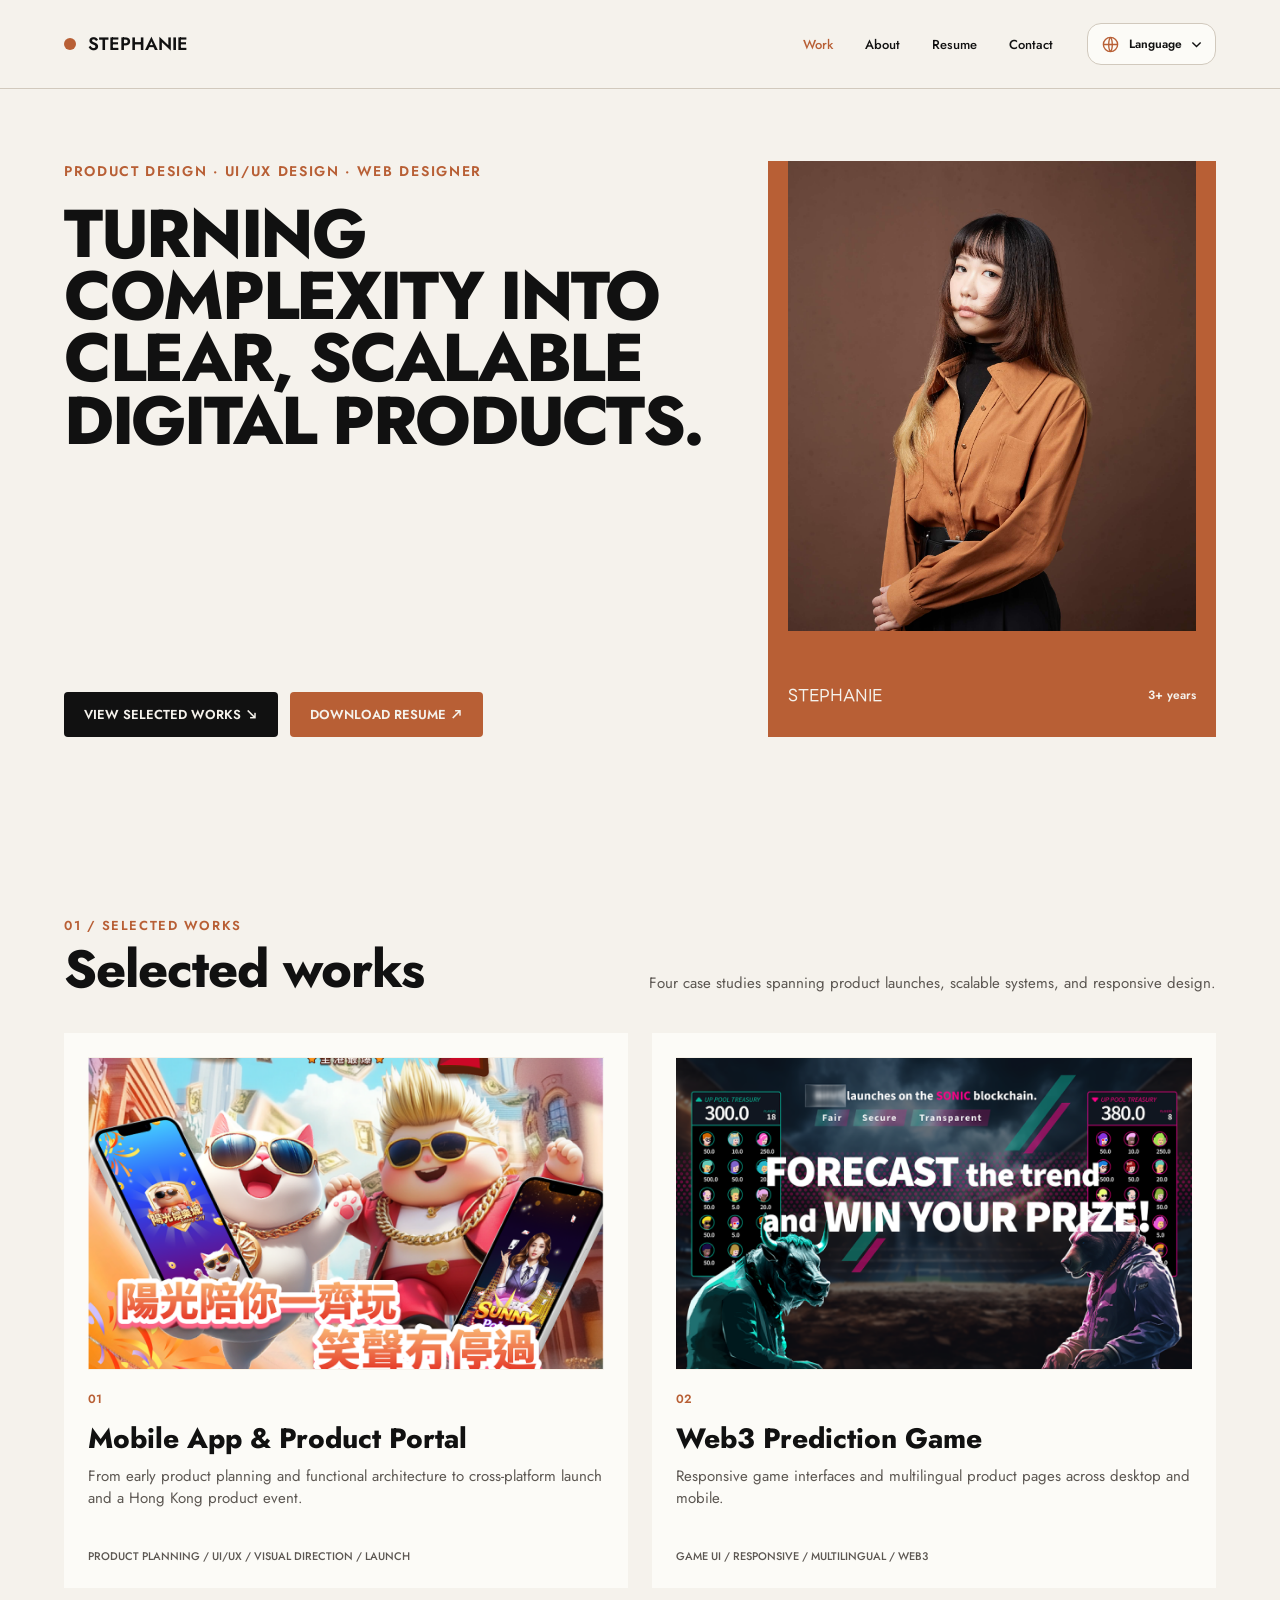
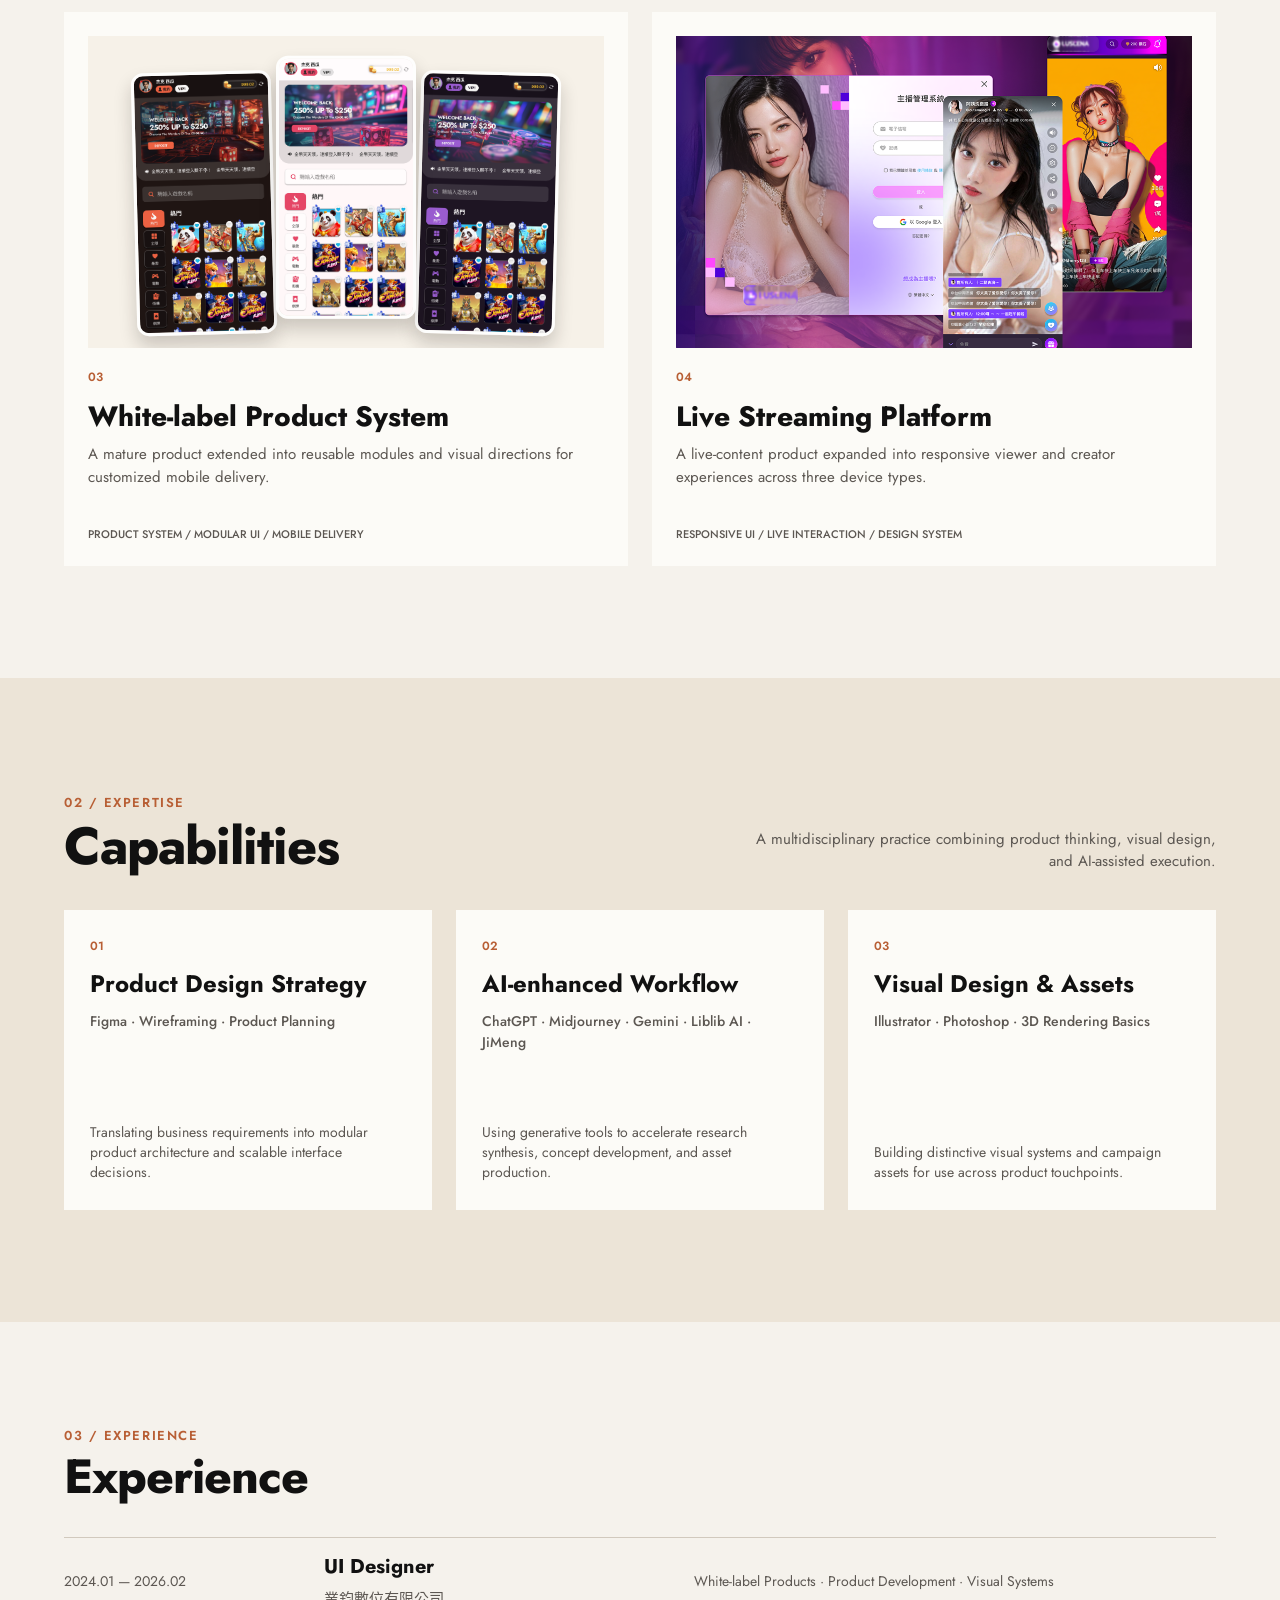
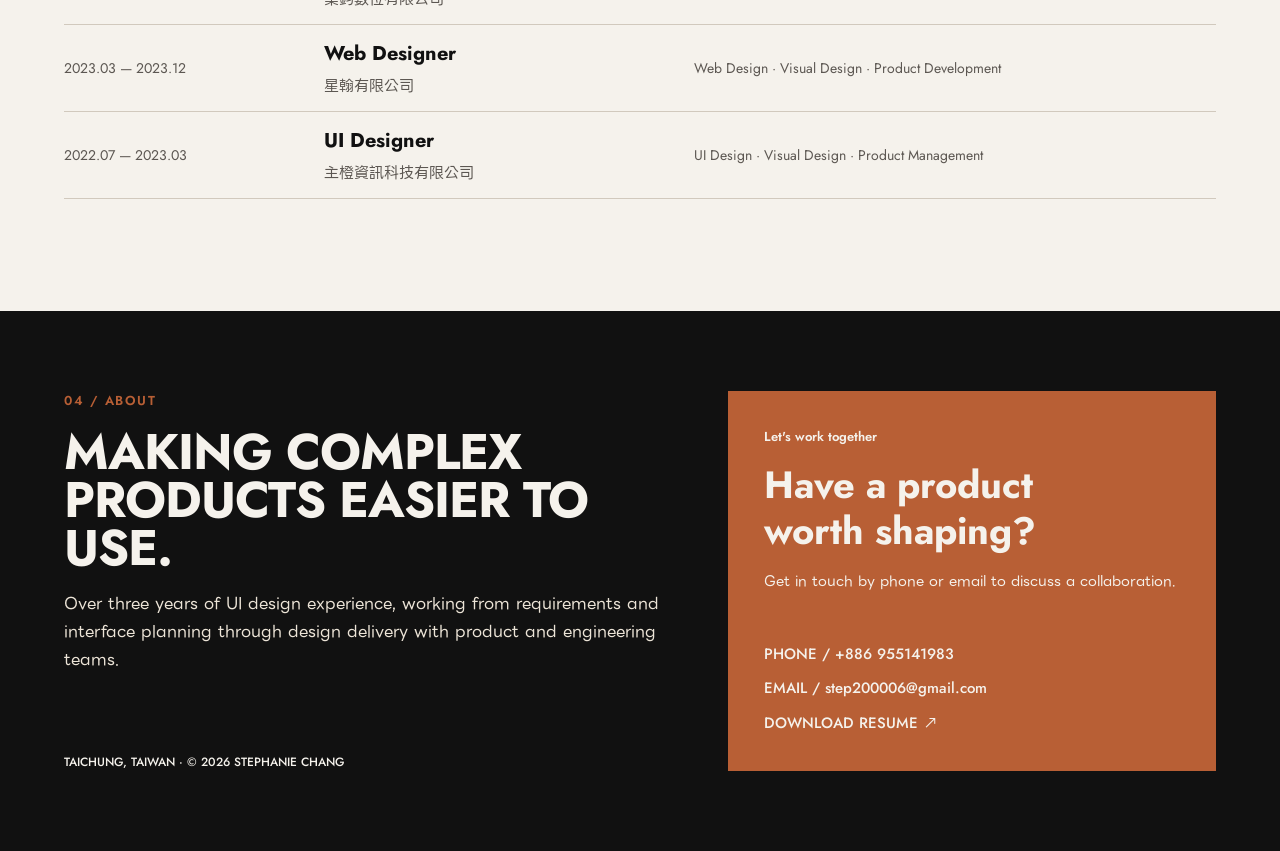
==== commit 1618f9bb: "Default portfolio language to English" ====
--- a/index.html
+++ b/index.html
@@ -21,8 +21,8 @@
     <title>張勻瑄 Stephanie｜Product Designer</title>
     <link rel="icon" href="assets/images/favicon.svg" type="image/svg+xml" />
     <link rel="stylesheet" href="styles.css?v=20260909-live-cover" />
-    <script defer src="script.js?v=20260909-3"></script>
-    <script defer src="localization.js?v=20260909-5"></script>
+    <script defer src="script.js?v=20260909-4"></script>
+    <script defer src="localization.js?v=20260909-8"></script>
   </head>
   <body>
     <a class="skip-link" href="#main">跳到主要內容</a>
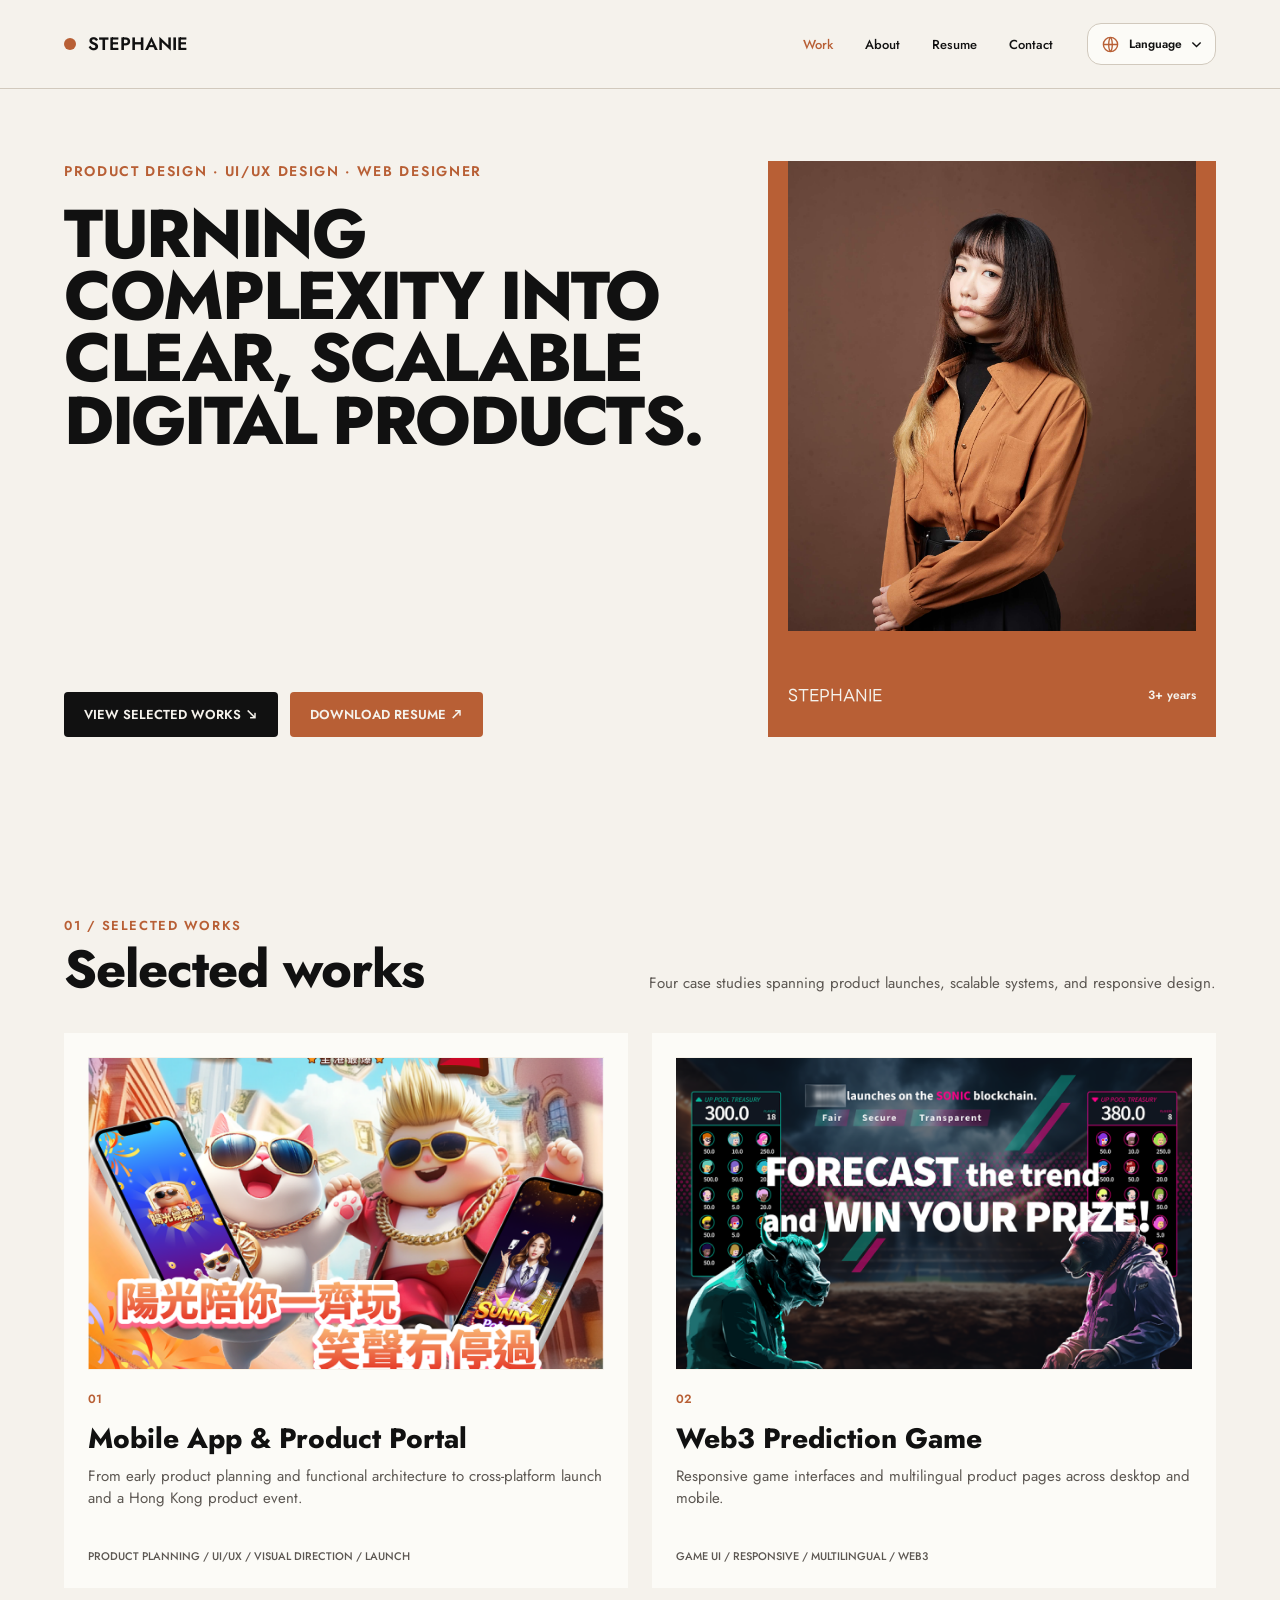
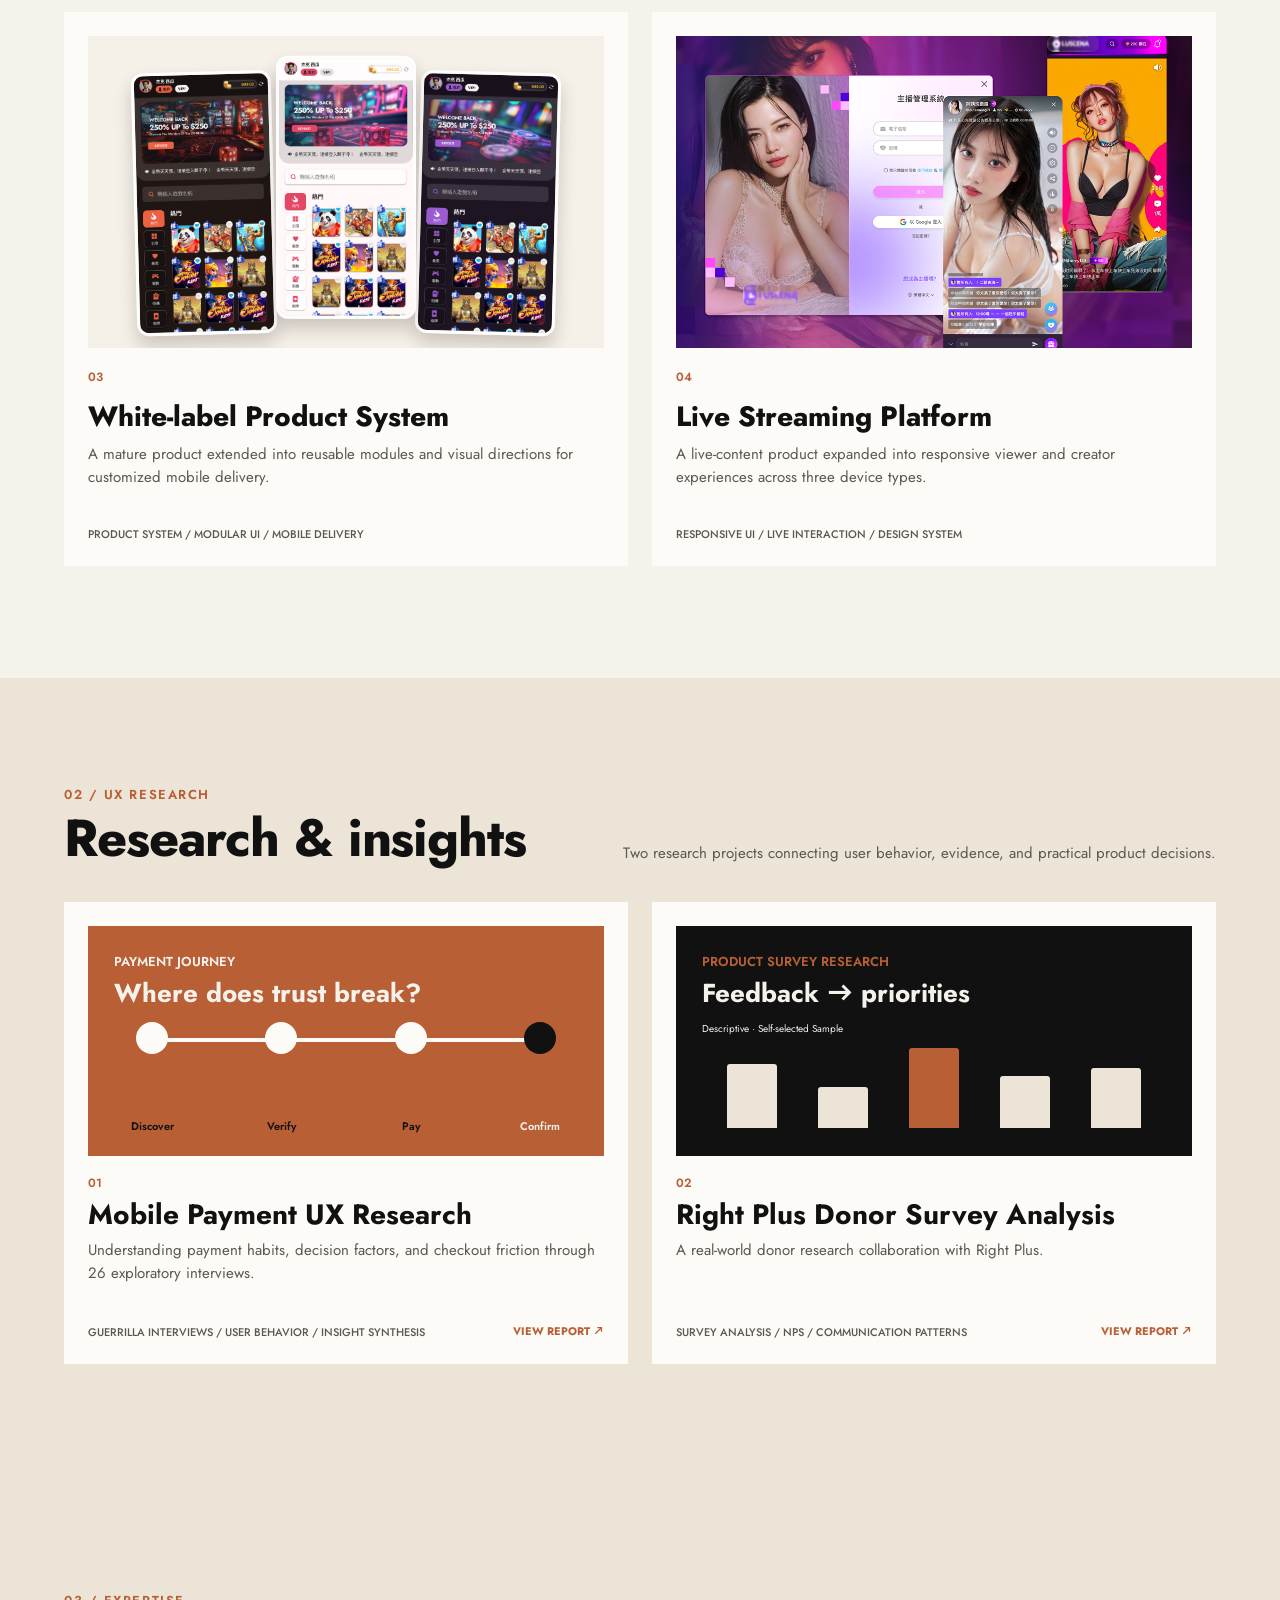
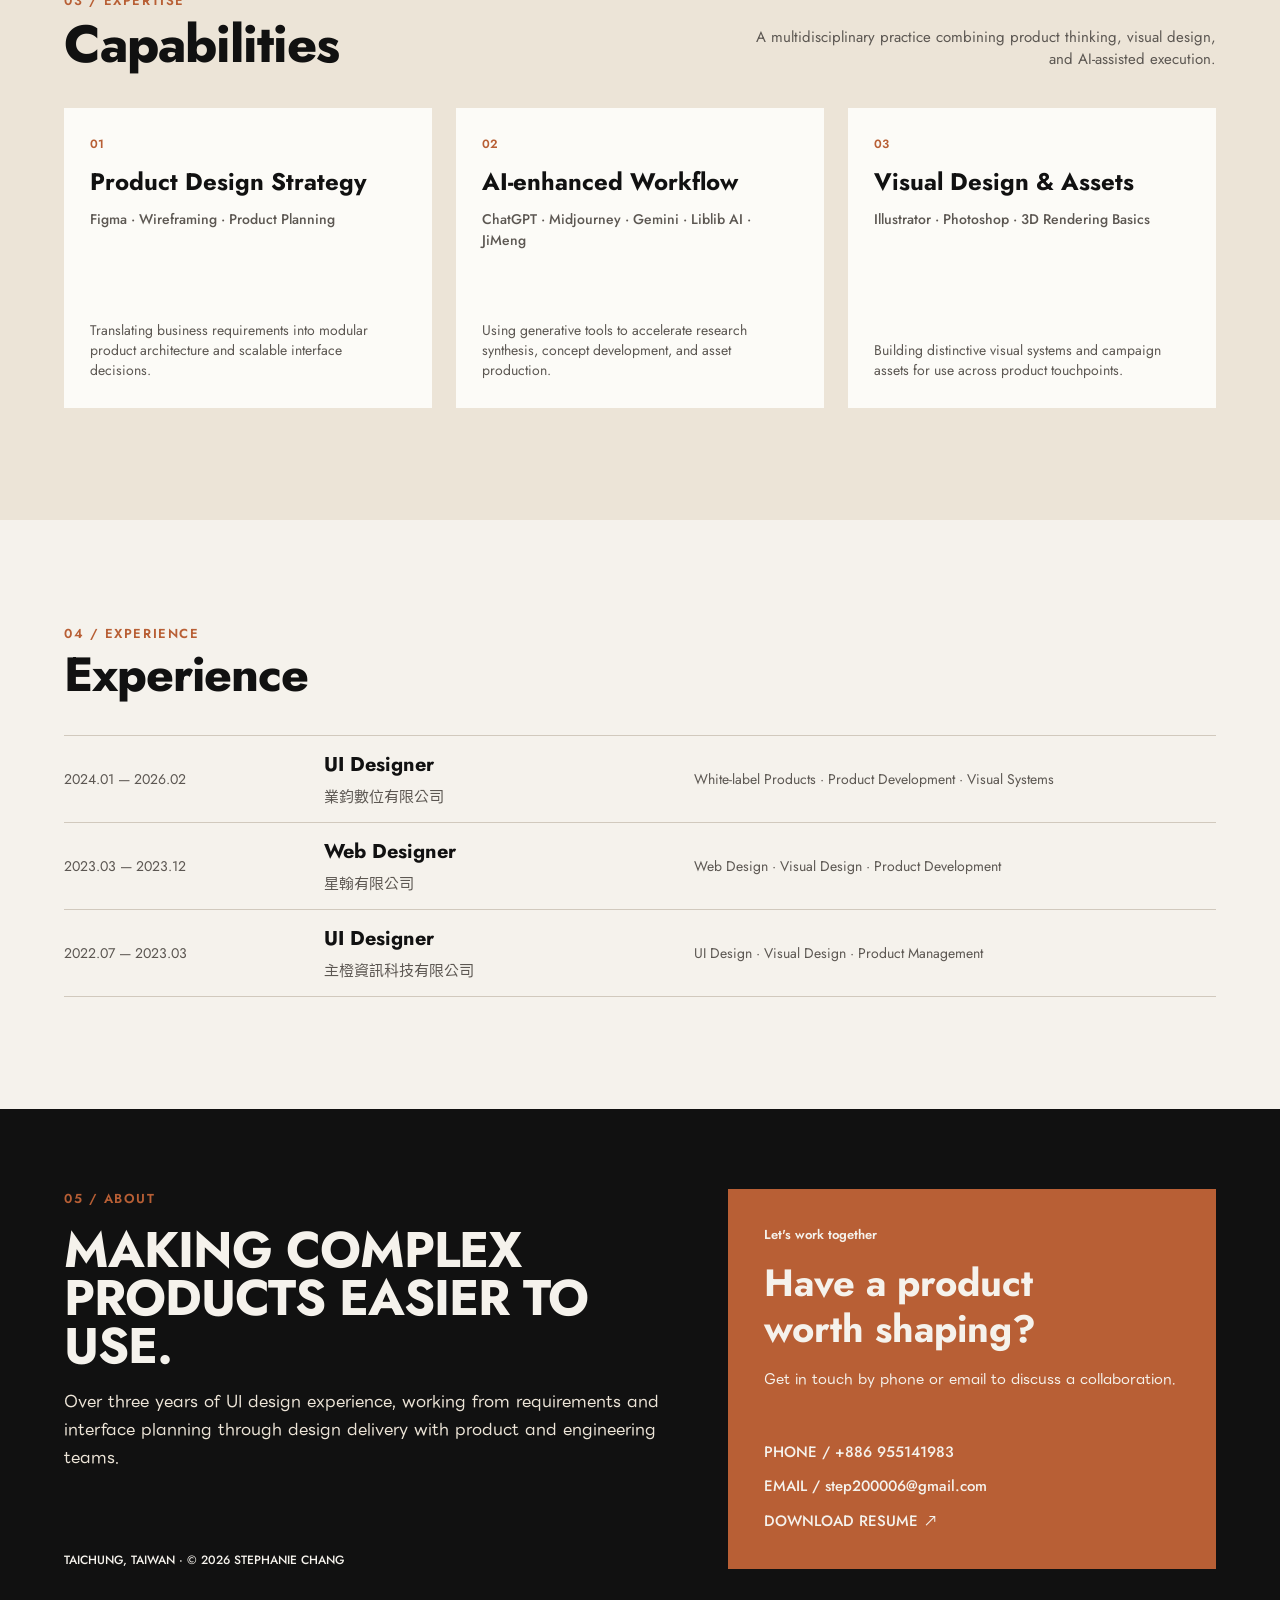
==== commit 89179332: "GA4 跟 UX 案例" ====
--- a/index.html
+++ b/index.html
@@ -2,7 +2,15 @@
 <html lang="zh-Hant">
   <head>
     <meta charset="UTF-8" />
-    <meta name="viewport" content="width=device-width, initial-scale=1" />
+    <meta name="viewport" content="width=device-width, initial-scale=1, viewport-fit=cover" />
+    <!-- Google tag (gtag.js) -->
+    <script async src="https://www.googletagmanager.com/gtag/js?id=G-R4YEL2G55B"></script>
+    <script>
+      window.dataLayer = window.dataLayer || [];
+      function gtag(){dataLayer.push(arguments);}
+      gtag('js', new Date());
+      gtag('config', 'G-R4YEL2G55B');
+    </script>
     <meta name="description" content="張勻瑄 Stephanie｜Product Designer，專注於 UI/UX、模組化產品與可擴充設計系統。" />
     <meta name="theme-color" content="#f5f2ec" />
     <meta property="og:type" content="website" />
@@ -20,9 +28,9 @@
     <meta name="twitter:image" content="https://stephanieshao0620.github.io/stephanie-portfolio-2026/assets/images/social-preview.png" />
     <title>張勻瑄 Stephanie｜Product Designer</title>
     <link rel="icon" href="assets/images/favicon.svg" type="image/svg+xml" />
-    <link rel="stylesheet" href="styles.css?v=20260909-live-cover" />
-    <script defer src="script.js?v=20260909-4"></script>
-    <script defer src="localization.js?v=20260909-8"></script>
+    <link rel="stylesheet" href="styles.css?v=20260911-research-layout4" />
+    <script defer src="script.js?v=20260911-research-layout4"></script>
+    <script defer src="localization.js?v=20260911-research-layout4"></script>
   </head>
   <body>
     <a class="skip-link" href="#main">跳到主要內容</a>
@@ -116,9 +124,33 @@
         </div>
       </section>
 
+      <section class="research section-shell" id="ux-research" aria-labelledby="research-title">
+        <div class="section-heading">
+          <div><p class="section-index">02 / UX RESEARCH</p><h2 id="research-title">Research &amp; insights</h2></div>
+          <p>Two research projects connecting user behavior, evidence, and practical product decisions.</p>
+        </div>
+        <div class="research-grid">
+          <a class="research-card research-card-link" id="payment-research-card" href="research.html?project=payment" aria-label="View the complete mobile payment UX research report">
+            <div class="research-visual payment-journey" aria-label="Payment journey from discovery to confirmation">
+              <p>PAYMENT JOURNEY</p><h3>Where does trust break?</h3>
+              <div class="journey-track" aria-hidden="true"><i></i></div>
+              <ol><li><i aria-hidden="true"></i><span>DISCOVER</span></li><li><i aria-hidden="true"></i><span>VERIFY</span></li><li><i aria-hidden="true"></i><span>PAY</span></li><li><i aria-hidden="true"></i><span>CONFIRM</span></li></ol>
+            </div>
+            <div class="research-info"><span>01</span><h3>Mobile Payment UX Research</h3><p>Understanding payment habits, decision factors, and checkout friction through 26 exploratory interviews.</p><small>GUERRILLA INTERVIEWS / USER BEHAVIOR / INSIGHT SYNTHESIS <b>VIEW REPORT ↗</b></small></div>
+          </a>
+          <a class="research-card research-card-link" id="donor-research-card" href="research.html?project=donor" aria-label="View the complete Right Plus donor research report">
+            <div class="research-visual survey-evidence" aria-label="Product survey findings summarized into priorities">
+              <p>PRODUCT SURVEY RESEARCH</p><h3>Feedback → priorities</h3><small>DESCRIPTIVE · SELF-SELECTED SAMPLE</small>
+              <div class="evidence-bars" aria-hidden="true"><i></i><i></i><i></i><i></i><i></i></div>
+            </div>
+            <div class="research-info"><span>02</span><h3>Right Plus Donor Survey Analysis</h3><p>A real-world donor research collaboration with Right Plus.</p><small>SURVEY ANALYSIS / NPS / COMMUNICATION PATTERNS <b>VIEW REPORT ↗</b></small></div>
+          </a>
+        </div>
+      </section>
+
       <section class="capabilities section-shell" aria-labelledby="capabilities-title">
         <div class="section-heading">
-          <div><p class="section-index">02 / EXPERTISE</p><h2 id="capabilities-title">Capabilities</h2></div>
+          <div><p class="section-index">03 / EXPERTISE</p><h2 id="capabilities-title">Capabilities</h2></div>
           <p>結合產品思維、視覺設計<br />與 AI 輔助執行的複合能力。</p>
         </div>
         <div class="capability-grid">
@@ -129,7 +161,7 @@
       </section>
 
       <section class="experience section-shell" aria-labelledby="experience-title">
-        <div class="simple-heading"><p class="section-index">03 / EXPERIENCE</p><h2 id="experience-title">Experience</h2></div>
+        <div class="simple-heading"><p class="section-index">04 / EXPERIENCE</p><h2 id="experience-title">Experience</h2></div>
         <div class="experience-list">
           <article><time>2024.01 — 2026.02</time><div><h3>UI DESIGNER</h3><p>業鈞數位有限公司</p></div><p>White-label products · Product development · Visual systems</p></article>
           <article><time>2023.03 — 2023.12</time><div><h3>WEB DESIGNER</h3><p>星翰有限公司</p></div><p>Web design · Visual design · Product development</p></article>
@@ -139,7 +171,7 @@
 
       <section class="about-contact section-shell" id="about" aria-labelledby="about-title">
         <div class="about-copy">
-          <div><p class="section-index">04 / ABOUT</p><h2 id="about-title">MAKING COMPLEX PRODUCTS<br />EASIER TO USE.</h2><p>累積三年以上介面設計經驗，從需求整理、介面規劃到設計交付，與產品及工程團隊一起把功能做完整。</p></div>
+          <div><p class="section-index">05 / ABOUT</p><h2 id="about-title">MAKING COMPLEX PRODUCTS<br />EASIER TO USE.</h2><p>累積三年以上介面設計經驗，從需求整理、介面規劃到設計交付，與產品及工程團隊一起把功能做完整。</p></div>
           <small class="site-copyright">TAICHUNG, TAIWAN · © 2026 STEPHANIE CHANG</small>
         </div>
         <div class="contact-card" id="contact">
--- a/styles.css
+++ b/styles.css
@@ -49,6 +49,7 @@
 .project-info{padding:28px 32px 30px;display:flex;flex-direction:column;gap:10px}.project-featured .project-info,.project-half .project-info,.project-wide .project-info{padding:0}.project-label{height:24px;display:flex;justify-content:space-between;color:var(--accent);font-size:12px;font-weight:600}.project h3{font-size:28px;line-height:1.1;font-weight:750}.project-info>p{color:var(--muted);font-size:15px;line-height:1.5}.project-info small{color:var(--muted);font-size:11px;font-weight:500}
 .project-link{color:inherit;transition:transform .24s ease,box-shadow .24s ease}.project-link:hover{transform:translateY(-4px);box-shadow:0 16px 36px rgba(17,17,17,.09)}.project-link:focus-visible{outline:3px solid var(--accent);outline-offset:4px}
 .white-label-stage{height:360px;background:#f6f1e8;position:relative;overflow:hidden}.phone{position:absolute;top:50%;left:50%;width:140px;height:310px;object-fit:cover;object-position:top;border:3px solid rgba(255,255,255,.92);border-radius:12px;box-shadow:0 10px 18px rgba(31,20,13,.2);transition:transform .48s cubic-bezier(.2,.8,.2,1),opacity .24s}.phone-left{transform:translate(calc(-50% - 142px),calc(-50% + 11px)) rotate(-1.5deg)}.phone-center{transform:translate(-50%,calc(-50% - 5px));z-index:2}.phone-right{transform:translate(calc(-50% + 142px),calc(-50% + 11px)) rotate(1.5deg)}.white-label-card:is(:hover,:focus-visible) .phone-left{transform:translate(calc(-50% - 150px),calc(-50% + 15px)) rotate(-3deg)}.white-label-card:is(:hover,:focus-visible) .phone-center{transform:translate(-50%,calc(-50% - 12px))}.white-label-card:is(:hover,:focus-visible) .phone-right{transform:translate(calc(-50% + 150px),calc(-50% + 15px)) rotate(3deg)}
+.research{padding:96px 64px 112px;background:var(--sand)}.research-grid{display:grid;grid-template-columns:repeat(2,minmax(0,1fr));gap:24px}.research-card{padding:24px;background:var(--paper-2)}.research-visual{height:230px;padding:26px;position:relative;overflow:hidden}.research-visual>p{font-size:13px;font-weight:600}.research-visual>h3{margin-top:8px;font-size:26px;line-height:1.15}.payment-journey{background:var(--accent);color:var(--paper)}.journey-track{position:absolute;left:58px;right:58px;top:112px;height:4px;background:rgba(252,251,247,.28)}.journey-track i{display:block;width:100%;height:100%;background:var(--paper-2);transform-origin:left;transition:transform 1.05s cubic-bezier(.16,1,.3,1) .12s}.payment-journey ol{position:absolute;inset:96px 26px 22px;display:flex;justify-content:space-between;margin:0;padding:0;list-style:none}.payment-journey li{width:76px;display:flex;flex-direction:column;align-items:center;justify-content:space-between;color:var(--ink);font-size:11px;font-weight:600}.payment-journey li i{width:32px;height:32px;border-radius:50%;background:var(--paper-2);transition:opacity .2s,transform .35s cubic-bezier(.16,1,.3,1)}.payment-journey li:last-child{color:var(--paper)}.payment-journey li:last-child i{background:var(--ink)}.research-card.motion-ready .journey-track i{transform:scaleX(0)}.research-card.motion-ready .payment-journey li i{opacity:0;transform:scale(.55)}.research-card.motion-ready.is-visible .journey-track i{transform:scaleX(1)}.research-card.motion-ready.is-visible .payment-journey li i{opacity:1;transform:scale(1)}.research-card.motion-ready.is-visible .payment-journey li:nth-child(1) i{transition-delay:0s}.research-card.motion-ready.is-visible .payment-journey li:nth-child(2) i{transition-delay:.38s}.research-card.motion-ready.is-visible .payment-journey li:nth-child(3) i{transition-delay:.7s}.research-card.motion-ready.is-visible .payment-journey li:nth-child(4) i{transition-delay:1s}.survey-evidence{background:var(--ink);color:var(--paper)}.survey-evidence>p{color:var(--accent)}.survey-evidence>small{display:block;margin-top:12px;font-size:10px}.evidence-bars{position:absolute;left:30px;right:30px;bottom:28px;height:90px;display:flex;align-items:flex-end;justify-content:space-around}.evidence-bars i{width:11%;height:var(--bar);border-radius:3px 3px 0 0;background:var(--sand);transform-origin:bottom;transition:transform .65s cubic-bezier(.16,1,.3,1)}.evidence-bars i:nth-child(1){--bar:72%}.evidence-bars i:nth-child(2){--bar:46%;transition-delay:.08s}.evidence-bars i:nth-child(3){--bar:89%;background:var(--accent);transition-delay:.16s}.evidence-bars i:nth-child(4){--bar:58%;transition-delay:.24s}.evidence-bars i:nth-child(5){--bar:67%;transition-delay:.32s}.research-card.motion-ready .evidence-bars i{transform:scaleY(0)}.research-card.motion-ready.is-visible .evidence-bars i{transform:scaleY(1)}.research-info{min-height:184px;padding-top:18px;display:flex;flex-direction:column;gap:8px}.research-info>span{color:var(--accent);font-size:12px;font-weight:600}.research-info h3{font-size:28px;line-height:1.1}.research-info p{color:var(--muted);font-size:15px;line-height:1.5}.research-info small{margin-top:auto;color:var(--muted);font-size:11px;font-weight:500}
 .capabilities{background:var(--sand);padding:104px 64px 112px}.capability-grid{display:grid;grid-template-columns:repeat(3,1fr);gap:24px}.capability-grid article{height:300px;background:var(--paper-2);padding:28px 26px;display:flex;flex-direction:column;justify-content:space-between;color:var(--muted);font-size:14px;line-height:1.45}.capability-grid article>div{display:flex;flex-direction:column;gap:14px}.capability-grid span{color:var(--accent);font-size:12px;font-weight:600}.capability-grid h3{color:var(--ink);font-size:24px;line-height:1.15}.capability-grid article>div p{font-weight:500}
 .experience{padding:104px 64px 112px}.simple-heading{display:flex;flex-direction:column;gap:8px;margin-bottom:36px}.simple-heading h2{font-size:48px}.experience-list{border-top:1px solid var(--line)}.experience-list article{min-height:87px;border-bottom:1px solid var(--line);display:grid;grid-template-columns:220px 330px 1fr;align-items:center;gap:40px;color:var(--muted);font-size:14px}.experience-list h3{color:var(--ink);font-size:20px}.experience-list article>div{display:flex;flex-direction:column;gap:6px}.experience-list article>div p{font-family:"LINE Seed TW";font-size:15px}
 .about-contact{min-height:540px;padding:80px 64px;background:var(--ink);display:grid;grid-template-columns:minmax(0,760px) 488px;gap:64px;color:var(--paper)}.about-copy{height:380px;display:flex;flex-direction:column;justify-content:space-between}.about-copy>div{display:flex;flex-direction:column;gap:18px}.about-copy h2{font-size:50px;line-height:.96;letter-spacing:-.02em}.about-copy>div>p:last-child{font-family:"LINE Seed TW";color:var(--sand);font-size:16px;line-height:1.75}.about-copy small{font-size:12px;font-weight:500}.contact-card{min-height:380px;padding:36px;background:var(--accent);display:flex;flex-direction:column;justify-content:space-between}.contact-card>div{display:flex;flex-direction:column;gap:16px}.contact-card>div>p:first-child{font-size:13px;font-weight:600}.contact-card h2{font-size:38px;line-height:1.2}.contact-card>div>p:last-child{font-family:"LINE Seed TW";font-size:14px}.contact-card address{font-style:normal;display:flex;flex-direction:column;gap:12px;font-size:15px;font-weight:500}.contact-card a:hover,.contact-card a:focus-visible{text-decoration:underline;text-underline-offset:4px}
@@ -56,6 +57,10 @@
 @media (max-width:1100px){
   .site-header{padding-inline:40px}.hero{padding:56px 40px 72px;grid-template-columns:minmax(0,1.55fr) minmax(300px,.8fr);gap:36px;min-height:620px}.hero-copy,.portrait-panel{height:500px}.portrait-crop{height:400px}h1{font-size:clamp(48px,6vw,64px)}.hero-summary{font-size:17px}.work,.capabilities,.experience{padding-left:40px;padding-right:40px}.about-contact{padding:64px 40px;grid-template-columns:minmax(0,1.4fr) minmax(340px,.85fr);gap:36px}.contact-card{padding:32px}.contact-card h2{font-size:34px}.contact-card address{font-size:14px}.project h3{font-size:24px}.experience-list article{grid-template-columns:160px 260px 1fr;gap:24px}
 }
+@media (max-width:1100px){.research{padding-left:40px;padding-right:40px}}
+@media (max-width:821px){.research-grid{grid-template-columns:1fr}.research-card{display:grid;grid-template-columns:minmax(0,1.08fr) minmax(240px,.92fr);gap:22px}.research-visual{height:auto;min-height:250px}.research-info{min-height:250px;padding-top:4px}}
+@media (max-width:820px){.research{padding:80px 28px}}
+@media (max-width:699px){.research{padding:64px 20px}.research-grid{gap:16px}.research-card{display:block;padding:16px}.research-visual{height:220px;min-height:0;padding:22px 18px}.research-visual>h3{font-size:23px}.journey-track{left:38px;right:38px}.payment-journey ol{inset-inline:8px}.research-info{min-height:214px;padding-top:18px}.research-info h3{font-size:24px}}
 @media (max-width:820px){
   .site-header{height:76px;padding:20px 28px}.nav-toggle{display:block}.site-nav{display:none;position:fixed;inset:76px 0 0;background:var(--paper);padding:56px 28px;flex-direction:column;gap:28px;font-size:28px}.site-nav.is-open{display:flex}.brand{font-size:16px}
   .hero{padding:44px 28px 72px;grid-template-columns:1fr;gap:40px}.hero-copy{height:auto;gap:44px}.hero-intro{gap:18px}h1{font-size:clamp(48px,9.1vw,70px)}.portrait-panel{height:520px;max-width:520px;width:100%;justify-self:center}.portrait-crop{height:422px}
@@ -84,7 +89,7 @@
 @media(max-width:1100px){.sunny-response{height:auto;grid-template-columns:1fr}.sunny-response ol{grid-template-columns:repeat(2,minmax(0,1fr))}.sunny-response li{min-width:0}.sunny-response li p{margin-left:0;overflow-wrap:anywhere}}
 @media(max-width:760px){.sunny-response ol{grid-template-columns:1fr}}
 @media(max-width:640px){.sunny-body .case-header{padding:28px 20px 0}.sunny-case{padding:36px 20px;gap:44px}.sunny-hero{gap:32px}.sunny-hero-copy h1{font-size:52px;line-height:1}.sunny-hero-copy h2{font-size:18px;line-height:26px}.sunny-hero-copy h3{font-size:24px;line-height:36px}.sunny-hero figure{height:auto}.sunny-hero img{display:block;height:auto;object-fit:contain}.sunny-meta{grid-template-columns:1fr}.sunny-meta>div{height:auto;min-height:130px}.sunny-section>header{align-items:flex-start;flex-direction:column;gap:12px}.sunny-section>header p{text-align:left}.sunny-launch-grid,.sunny-final{grid-template-columns:1fr;height:auto}.sunny-launch-grid figure,.sunny-final figure{height:auto}.sunny-launch-grid img,.sunny-final img{display:block;height:auto;object-fit:contain}.sunny-cards.three{grid-template-columns:1fr}.sunny-cards article{min-height:0}.sunny-response{padding:30px 24px}.sunny-response h2{font-size:36px;line-height:42px}.sunny-response li p{margin-left:0}.sunny-spec ol{grid-template-columns:1fr}.sunny-spec li{min-height:130px}.sunny-section aside{grid-template-columns:1fr}.sunny-direction{grid-template-columns:1fr}.sunny-direction article{height:auto;min-height:280px}}
-@media (prefers-reduced-motion:reduce){html{scroll-behavior:auto}*,*::before,*::after{animation-duration:.01ms!important;transition-duration:.01ms!important}}
+@media (prefers-reduced-motion:reduce){html{scroll-behavior:auto}*,*::before,*::after{animation-duration:.01ms!important;transition-duration:.01ms!important}.journey-track i,.payment-journey li i,.evidence-bars i{transform:none;opacity:1}}
 
 /* White-label Product System — Figma 131:5 */
 .wl-body{background:#f6f1e8}.wl-body .case-header{max-width:1440px;height:88px;margin:auto;padding:48px 72px 0;border:0;background:#f6f1e8}.wl-body .brand{font-size:15px}.wl-body .case-back{color:#5c544d;font-size:13px}
@@ -188,10 +193,15 @@
 .language-switcher-fixed{position:fixed;z-index:50;top:24px;right:24px;margin:0}
 
 @media(max-width:820px){
-  .language-switcher{width:100%;margin:18px 0 0;padding-top:24px;border-top:1px solid var(--line);display:flex;flex-direction:column;align-items:center}.nav-toggle{margin-inline-start:auto}
-  .language-trigger{width:max-content;min-height:44px;padding:9px 13px}.language-trigger span{display:block}.language-options{left:50%;right:auto;width:210px;transform:translateX(-50%)}
-}
-@media(max-width:420px){.language-switcher{margin-inline-start:6px}.nav-toggle{margin-inline-start:2px}.language-trigger{padding-inline:9px}.language-trigger>svg:first-child{width:18px;height:18px}}
+  .site-nav.is-open{align-items:stretch;overflow-y:auto;padding-bottom:max(40px,env(safe-area-inset-bottom))}
+  .site-nav.is-open>a{min-height:52px;display:flex;align-items:center;justify-content:center;text-align:center}
+  .language-switcher{width:100%;margin:18px 0 0;padding-top:24px;border-top:1px solid var(--line)}.nav-toggle{margin-inline-start:auto}
+  .language-trigger{display:none}
+  .language-options,.language-options[hidden]{position:static;width:100%;padding:0;border:0;background:transparent;box-shadow:none;transform:none;display:grid;grid-template-columns:repeat(2,minmax(0,1fr));gap:8px}
+  .language-options button{min-height:52px;padding:12px;border:1px solid var(--line);border-radius:9px;background:var(--paper-2);justify-content:center;gap:8px;font-size:16px;text-align:center}
+  .language-options button[aria-current="true"]{background:var(--sand)}
+}
+@media(max-width:420px){.nav-toggle{margin-inline-start:2px}.language-options{grid-template-columns:1fr}}
 
 html[lang="en"] .sunny-response{height:auto;min-height:560px}
 html[lang="en"] .sunny-response li{min-width:0}
@@ -208,3 +218,133 @@
 html[lang="zh-Hant"] .sunny-response h2{white-space:nowrap;font-size:clamp(30px,5.5vw,44px)}
 html[lang="zh-Hant"] #hero-title{font-size:clamp(44px,4.6vw,60px);line-height:1.12;letter-spacing:.04em}
 @media(max-width:700px){html[lang="zh-Hant"] #hero-title{font-size:38px;letter-spacing:.025em}}
+
+/* Donor research report */
+.research-card-link{display:block}.research-card-link .research-info small{display:flex;align-items:flex-end;justify-content:space-between;gap:16px}.research-card-link .research-info small b{color:var(--accent);font-size:11px;white-space:nowrap}.research-card-link:hover,.research-card-link:focus-visible{transform:translateY(-4px);box-shadow:0 16px 36px rgba(17,17,17,.09)}.research-card-link:focus-visible{outline:3px solid var(--accent);outline-offset:4px}
+.donor-body{background:var(--paper);overflow-x:hidden}.donor-header{background:var(--paper)}.donor-report{width:min(100%,var(--max));margin-inline:auto}.donor-shell{padding-inline:64px}
+.donor-kicker{color:var(--accent);font-size:13px;font-weight:700;letter-spacing:.11em}.donor-hero{min-height:710px;display:grid;grid-template-columns:minmax(0,1.3fr) minmax(340px,.7fr)}.donor-hero-copy{padding:110px 64px 72px;display:flex;flex-direction:column;align-items:flex-start}.donor-hero h1{margin-top:62px;font-family:"LINE Seed TW";font-size:clamp(82px,10vw,146px);line-height:.9;letter-spacing:-.04em}.donor-hero h2{margin-top:14px;font-family:"LINE Seed TW";font-size:clamp(34px,4vw,58px);line-height:1.08}.donor-question{margin-top:auto;font-family:"LINE Seed TW";font-size:clamp(22px,2.35vw,34px);font-weight:700;line-height:1.45}.donor-hero-data{padding:72px 54px;background:var(--accent);color:var(--paper);display:flex;flex-direction:column;justify-content:center}.donor-hero-data p{padding:24px 0;border-bottom:1px solid rgba(252,251,247,.44);display:flex;align-items:baseline;justify-content:space-between;gap:20px;font-size:clamp(68px,7vw,98px);font-weight:750;line-height:1;font-variant-numeric:tabular-nums}.donor-hero-data p span{max-width:120px;font-family:"LINE Seed TW";font-size:15px;font-weight:700;line-height:1.5;text-align:right}.donor-hero-data small{margin-top:28px;font-size:12px;font-weight:600;letter-spacing:.08em}
+html[lang="en"] .donor-hero h1{font-family:Jost,sans-serif;text-transform:uppercase;letter-spacing:-.035em}
+.donor-section-heading{padding:96px 0 52px;display:grid;grid-template-columns:minmax(0,1.05fr) minmax(300px,.72fr);align-items:end;gap:64px}.donor-section-heading h2{font-family:"LINE Seed TW";font-size:clamp(40px,4.6vw,64px);line-height:1.12;letter-spacing:-.03em}.donor-section-heading>p{max-width:52ch;color:var(--muted);font-family:"LINE Seed TW";font-size:16px;line-height:1.8}.donor-scope{padding-bottom:110px}.donor-scope-grid{display:grid;grid-template-columns:repeat(4,1fr);border-top:1px solid var(--line);border-bottom:1px solid var(--line)}.donor-scope-grid article{min-height:190px;padding:26px 24px 28px 0}.donor-scope-grid article+article{padding-left:24px;border-left:1px solid var(--line)}.donor-scope-grid b{color:var(--accent);font-family:"LINE Seed TW";font-size:15px}.donor-scope-grid p{margin-top:30px;color:var(--muted);font-family:"LINE Seed TW";font-size:14px;line-height:1.75}
+.donor-signals{padding-bottom:100px;background:var(--ink);color:var(--paper)}.donor-section-heading-light>p{color:#d8d0c6}.donor-nps{display:grid;grid-template-columns:minmax(260px,.75fr) minmax(400px,1.25fr);border-top:1px solid #544b45;border-bottom:1px solid #544b45}.donor-nps-score{min-height:360px;padding:32px 40px 36px 0;border-right:1px solid #544b45;display:flex;flex-direction:column}.donor-nps-score>span{color:var(--accent);font-weight:700}.donor-nps-score strong{margin-top:24px;color:var(--paper);font-size:clamp(108px,11vw,158px);line-height:.8;letter-spacing:-.06em;font-variant-numeric:tabular-nums}.donor-nps-score small{margin-top:auto;color:#d8d0c6;font-family:"LINE Seed TW";font-size:14px;line-height:1.65}.donor-nps-breakdown{padding:48px 0 32px 48px}.donor-segmented{height:58px;display:flex;gap:5px}.donor-segmented i{width:var(--size);background:var(--accent);transform-origin:left;transition:transform .9s cubic-bezier(.16,1,.3,1) var(--delay)}.donor-segmented i:nth-child(2){background:#d8d0c6}.donor-segmented i:nth-child(3){background:#726861}.donor-nps-breakdown dl{margin:28px 0 0;display:grid;grid-template-columns:repeat(3,1fr);gap:16px}.donor-nps-breakdown dl div{display:flex;flex-direction:column-reverse;gap:5px}.donor-nps-breakdown dt{color:#d8d0c6;font-family:"LINE Seed TW";font-size:13px}.donor-nps-breakdown dd{margin:0;font-size:34px;font-weight:700;font-variant-numeric:tabular-nums}.donor-trust{grid-column:1/-1;border-top:1px solid #544b45;display:grid;grid-template-columns:repeat(2,1fr)}.donor-trust p{min-height:160px;padding:28px 0;display:flex;align-items:center;gap:28px}.donor-trust p+p{padding-left:48px;border-left:1px solid #544b45}.donor-trust strong{color:var(--accent);font-size:48px;font-variant-numeric:tabular-nums}.donor-trust span{color:#d8d0c6;font-family:"LINE Seed TW";font-size:14px;line-height:1.6}.donor-boundary{max-width:82ch;margin-top:28px;color:#aaa099;font-family:"LINE Seed TW";font-size:12px;line-height:1.7}
+.donor-entry{padding-bottom:112px}.donor-bar-chart{max-width:1050px;margin-left:auto}.donor-bar-chart>div{min-height:62px;display:grid;grid-template-columns:180px 1fr 82px;align-items:center;gap:22px;border-bottom:1px solid var(--line)}.donor-bar-chart span{font-family:"LINE Seed TW";font-size:14px;font-weight:700}.donor-bar-chart i{height:12px;background:var(--sand);overflow:hidden}.donor-bar-chart b{display:block;width:var(--value);height:100%;background:var(--accent);transform-origin:left;transition:transform 1s cubic-bezier(.16,1,.3,1)}.donor-bar-chart em{text-align:right;font-style:normal;font-size:14px;font-weight:700;font-variant-numeric:tabular-nums}.donor-entry blockquote{max-width:900px;margin:84px 0 0;padding:0;color:var(--accent);font-family:"LINE Seed TW";font-size:clamp(36px,5vw,70px);font-weight:700;line-height:1.22;letter-spacing:-.03em}
+.donor-patterns{padding-bottom:112px;background:var(--sand)}.donor-pattern-grid{display:grid;grid-template-columns:repeat(4,1fr);gap:18px}.donor-pattern-grid article{min-height:290px;padding:24px;background:var(--paper-2);display:flex;flex-direction:column}.donor-pattern-grid article.is-primary{grid-column:span 2;background:var(--accent);color:var(--paper)}.donor-pattern-grid span{font-size:11px;font-weight:700;letter-spacing:.08em}.donor-pattern-grid h3{margin-top:18px;font-family:"LINE Seed TW";font-size:24px}.donor-pattern-grid strong{margin-top:18px;font-size:58px;line-height:1;font-variant-numeric:tabular-nums}.donor-pattern-grid p{margin-top:auto;color:var(--muted);font-family:"LINE Seed TW";font-size:13px;line-height:1.65}.donor-pattern-grid .is-primary p{color:#f1ded4}
+.donor-lenses{padding-bottom:112px}.donor-lens-grid{display:grid;grid-template-columns:repeat(2,1fr)}.donor-lens-grid article{min-height:560px;padding:48px;display:flex;flex-direction:column}.donor-lens-inside{background:var(--ink);color:var(--paper)}.donor-lens-outside{background:var(--accent);color:var(--paper)}.donor-lens-grid span{font-family:"LINE Seed TW";font-size:13px;font-weight:700}.donor-lens-grid h3{margin-top:24px;font-family:"LINE Seed TW";font-size:clamp(30px,3.2vw,46px);line-height:1.2}.donor-lens-grid>article>p{max-width:36ch;margin-top:24px;color:#d8d0c6;font-family:"LINE Seed TW";font-size:15px;line-height:1.75}.donor-lens-outside>p{color:#f1ded4}.donor-lens-grid dl{margin:auto 0 0}.donor-lens-grid dl div{padding:12px 0;border-top:1px solid currentColor;display:flex;justify-content:space-between;gap:20px}.donor-lens-grid dt{font-family:"LINE Seed TW"}.donor-lens-grid dd{margin:0;font-weight:700;font-variant-numeric:tabular-nums}
+.donor-redline{background:var(--accent);color:var(--paper)}.donor-redline-grid{min-height:520px;display:grid;grid-template-columns:1.15fr .85fr;align-items:center;gap:80px}.donor-redline h2{font-family:"LINE Seed TW";font-size:clamp(50px,6vw,84px);line-height:1.06;letter-spacing:-.035em}.donor-redline-grid>div>p{max-width:42ch;margin-top:26px;font-family:"LINE Seed TW";font-size:16px;line-height:1.75}.donor-redline-stat{padding:44px;border:1px solid rgba(252,251,247,.65)}.donor-redline-stat strong{font-size:clamp(90px,10vw,140px);line-height:.8;font-variant-numeric:tabular-nums}.donor-redline-stat p{font-family:"LINE Seed TW";font-size:20px;font-weight:700;line-height:1.5}.donor-redline-stat small{display:block;margin-top:44px;font-family:"LINE Seed TW";font-size:12px}
+.donor-meaning{padding-bottom:112px}.donor-meaning-list{margin:0;padding:0;border-top:1px solid var(--line);list-style:none}.donor-meaning-list li{min-height:170px;padding:28px 0;border-bottom:1px solid var(--line);display:grid;grid-template-columns:170px 1fr;align-items:center}.donor-meaning-list>li>strong{color:var(--accent);font-size:68px;font-variant-numeric:tabular-nums}.donor-meaning-list h3{font-family:"LINE Seed TW";font-size:28px}.donor-meaning-list p{max-width:60ch;margin-top:12px;color:var(--muted);font-family:"LINE Seed TW";font-size:15px;line-height:1.7}
+.donor-conclusion{padding:104px 0;background:var(--ink);color:var(--paper)}.donor-conclusion>.donor-shell>p{color:var(--accent);font-family:"LINE Seed TW";font-size:18px;font-weight:700}.donor-conclusion h2{max-width:980px;margin-top:22px;font-family:"LINE Seed TW";font-size:clamp(48px,6vw,86px);line-height:1.1;letter-spacing:-.035em}.donor-notes{max-width:900px;margin:86px 0 52px;padding-top:24px;border-top:1px solid #544b45;display:grid;grid-template-columns:150px 1fr;gap:30px}.donor-notes b{color:var(--accent);font-family:"LINE Seed TW"}.donor-notes p{color:#d8d0c6;font-family:"LINE Seed TW";font-size:13px;line-height:1.75}.donor-conclusion a{display:inline-flex;min-height:44px;align-items:center;color:var(--paper);font-weight:700;text-decoration:underline;text-underline-offset:5px}
+.motion-ready .donor-segmented i,.donor-bar-chart.motion-ready b{transform:scaleX(0)}.donor-pattern-grid.motion-ready article{opacity:.35;transform:translateY(24px);transition:opacity .6s cubic-bezier(.16,1,.3,1),transform .6s cubic-bezier(.16,1,.3,1)}.donor-pattern-grid.motion-ready article:nth-child(2){transition-delay:.08s}.donor-pattern-grid.motion-ready article:nth-child(3){transition-delay:.16s}.donor-pattern-grid.motion-ready article:nth-child(4){transition-delay:.24s}.donor-pattern-grid.motion-ready article:nth-child(5){transition-delay:.32s}.motion-ready.is-visible .donor-segmented i,.donor-bar-chart.motion-ready.is-visible b{transform:scaleX(1)}.donor-pattern-grid.motion-ready.is-visible article{opacity:1;transform:none}
+
+@media(max-width:1020px){.donor-shell{padding-inline:40px}.donor-hero{min-height:610px;grid-template-columns:1.1fr .9fr}.donor-hero-copy{padding:84px 40px 56px}.donor-hero h1{margin-top:48px}.donor-hero-data{padding:52px 36px}.donor-section-heading{grid-template-columns:1fr 340px;gap:40px}.donor-scope-grid{grid-template-columns:repeat(2,1fr)}.donor-scope-grid article:nth-child(3){border-left:0;border-top:1px solid var(--line);padding-left:0}.donor-scope-grid article:nth-child(4){border-top:1px solid var(--line)}.donor-pattern-grid{grid-template-columns:repeat(2,1fr)}.donor-pattern-grid article.is-primary{grid-column:span 2}.donor-lens-grid article{padding:36px}.donor-redline-grid{gap:48px}.donor-nps{grid-template-columns:300px 1fr}}
+
+@media(max-width:700px){html[lang="en"] .donor-hero h1{font-size:clamp(58px,17vw,72px);line-height:.86}.donor-shell{padding-inline:20px}.donor-header .site-nav{display:none}.donor-header .site-nav.is-open{display:flex}.donor-hero{min-height:0;grid-template-columns:1fr}.donor-hero-copy{min-height:500px;padding:64px 20px 44px}.donor-kicker{font-size:11px}.donor-hero h1{margin-top:54px;font-size:72px}.donor-hero h2{font-size:32px}.donor-question{margin-top:90px;font-size:23px}.donor-hero-data{padding:34px 20px 40px}.donor-hero-data p{font-size:66px}.donor-section-heading{padding:68px 0 36px;grid-template-columns:1fr;gap:24px}.donor-section-heading h2{font-size:38px}.donor-section-heading>p{font-size:15px}.donor-scope{padding-bottom:72px}.donor-scope-grid{grid-template-columns:1fr}.donor-scope-grid article,.donor-scope-grid article+article{min-height:0;padding:24px 0;border-top:1px solid var(--line);border-left:0}.donor-scope-grid article:first-child{border-top:0}.donor-scope-grid p{margin-top:18px}.donor-signals{padding-bottom:70px}.donor-nps{grid-template-columns:1fr}.donor-nps-score{min-height:290px;padding:28px 0;border-right:0}.donor-nps-score strong{font-size:118px}.donor-nps-breakdown{padding:32px 0}.donor-nps-breakdown dl{gap:8px}.donor-nps-breakdown dd{font-size:30px}.donor-trust{grid-template-columns:1fr}.donor-trust p,.donor-trust p+p{min-height:135px;padding:24px 0;border-left:0;border-top:1px solid #544b45}.donor-trust p:first-child{border-top:0}.donor-trust strong{font-size:40px}.donor-entry{padding-bottom:76px}.donor-bar-chart{margin-left:0}.donor-bar-chart>div{min-height:82px;grid-template-columns:1fr 64px;gap:6px 14px}.donor-bar-chart span{font-size:13px}.donor-bar-chart i{grid-column:1/-1;grid-row:2}.donor-bar-chart em{font-size:12px}.donor-entry blockquote{margin-top:64px;font-size:38px}.donor-patterns{padding-bottom:72px}.donor-pattern-grid{grid-template-columns:1fr;gap:12px}.donor-pattern-grid article,.donor-pattern-grid article.is-primary{grid-column:auto;min-height:240px}.donor-lenses{padding-bottom:72px}.donor-lens-grid{grid-template-columns:1fr}.donor-lens-grid article{min-height:520px;padding:32px 24px}.donor-lens-grid h3{font-size:32px}.donor-redline-grid{min-height:0;padding-block:68px;grid-template-columns:1fr;gap:48px}.donor-redline h2{font-size:54px}.donor-redline-stat{padding:30px 24px}.donor-redline-stat strong{font-size:104px}.donor-meaning{padding-bottom:72px}.donor-meaning-list li{min-height:0;padding:24px 0;grid-template-columns:72px 1fr;align-items:start}.donor-meaning-list>li>strong{font-size:42px}.donor-meaning-list h3{font-size:22px}.donor-meaning-list p{font-size:14px}.donor-conclusion{padding:72px 0}.donor-conclusion h2{font-size:48px}.donor-notes{margin:64px 0 38px;grid-template-columns:1fr;gap:14px}}
+
+/* Mobile navigation remains fixed across the home, case, and research pages. */
+@media(max-width:820px){body:has(> .site-header){padding-top:76px}.site-header{position:fixed;top:0;right:0;left:0;width:auto;max-width:none;height:76px!important;margin:0;padding:20px 28px!important;align-items:center!important;border-bottom:1px solid var(--line)!important;background:#f6f1e8;z-index:60}.site-nav{z-index:59}.case-header{min-height:76px!important}.case-header .brand{align-self:center}.donor-header .site-nav{display:none}.donor-header .site-nav.is-open{display:flex}}
+@media(max-width:640px){.sunny-body{overflow-x:clip}.sunny-case,.sunny-hero,.sunny-hero-copy,.sunny-hero figure,.sunny-meta{min-width:0;max-width:100%}.sunny-hero-copy{overflow:hidden}.sunny-hero-copy h1{max-width:100%;font-size:clamp(27px,8.2vw,32px)!important;letter-spacing:-.035em}}
+@media(max-width:560px){.site-header{padding-inline:20px!important}}
+@media(prefers-reduced-motion:reduce){.motion-ready .donor-segmented i,.donor-bar-chart.motion-ready b{transform:none}.donor-pattern-grid.motion-ready article{opacity:1;transform:none;transition:none}}
+
+/* UX research case studies — source: Figma donor 402:9, payment 517:3 */
+.research-body{overflow-x:hidden;background:var(--paper)}
+.research-header{background:var(--paper)}
+.research-report{width:min(100%,1280px);margin-inline:auto;background:var(--paper)}
+.report-hero{min-height:680px;display:grid;grid-template-columns:minmax(0,1.55fr) minmax(340px,.75fr);background:var(--ink);color:var(--paper)}
+.report-hero-copy{padding:74px 64px 54px;display:flex;flex-direction:column;justify-content:space-between;min-width:0}
+.report-hero-copy>div{display:flex;flex-direction:column;align-items:flex-start}
+.report-hero-copy span,.report-heading span,.statement>span,.comparison>span,.report-card>span,.report-metric>span,.report-conclusion span{color:var(--accent);font-size:12px;font-weight:700;letter-spacing:.12em;text-transform:uppercase}
+.report-hero-copy h1{margin-top:66px;font-size:clamp(72px,8.4vw,112px);line-height:.84;letter-spacing:-.045em;text-transform:uppercase;overflow-wrap:anywhere}
+.report-hero-copy h2{margin-top:20px;font-size:clamp(30px,3.5vw,48px);line-height:1.04;letter-spacing:-.025em}
+.report-hero-copy p{max-width:690px;margin-top:42px;color:#d8d0c6;font-size:clamp(20px,2vw,28px);font-weight:600;line-height:1.45}
+.report-hero-copy small{color:#aaa099;font-size:11px;font-weight:600;letter-spacing:.08em;line-height:1.6}
+.report-hero-metric{padding:52px 44px;background:var(--accent);color:var(--paper);display:flex;flex-direction:column;justify-content:center}
+.report-hero-metric>div{padding:32px 0;border-bottom:1px solid rgba(245,242,236,.45)}
+.report-hero-metric span{display:block;font-size:12px;font-weight:700;letter-spacing:.1em;text-transform:uppercase}
+.report-hero-metric strong{display:block;margin-top:16px;font-size:clamp(84px,9vw,122px);line-height:.8;letter-spacing:-.06em;font-variant-numeric:tabular-nums}
+.report-hero-metric strong.ink{font-size:clamp(58px,6vw,82px);color:var(--ink)}
+.report-hero-metric p{margin-top:18px;font-size:12px;font-weight:600}
+.report-section{padding:88px 64px 96px}
+.report-section.paper{background:var(--paper-2)}
+.report-section.sand{background:var(--sand)}
+.report-heading{margin-bottom:52px;display:grid;grid-template-columns:minmax(0,1.45fr) minmax(260px,.55fr);align-items:end;gap:48px}
+.report-heading-single{grid-template-columns:1fr}
+.report-heading h2{max-width:820px;margin-top:14px;font-size:clamp(40px,4vw,58px);line-height:1.08;letter-spacing:-.03em;text-wrap:balance}
+.report-heading-single h2{max-width:1080px}
+.report-heading>p{max-width:48ch;color:var(--muted);font-size:15px;line-height:1.7}
+.report-scope{padding:42px 0;border-top:1px solid var(--line);border-bottom:1px solid var(--line);display:grid;grid-template-columns:1.15fr .85fr;gap:64px}
+.report-scope h3{font-size:clamp(26px,3vw,40px);line-height:1.28;letter-spacing:-.02em}
+.report-scope p{color:var(--muted);font-size:15px;line-height:1.75}
+.metric-grid,.preference-grid,.four-grid,.outcome-grid{display:grid;grid-template-columns:repeat(4,minmax(0,1fr));gap:16px}
+.report-metric,.report-card{min-width:0;min-height:268px;padding:26px;background:var(--paper-2);display:flex;flex-direction:column;border:1px solid transparent}
+.report-metric strong{margin-top:24px;font-size:clamp(48px,5vw,66px);line-height:.95;letter-spacing:-.05em;font-variant-numeric:tabular-nums}
+.report-metric p,.report-card p{margin-top:auto;color:var(--muted);font-size:13px;line-height:1.65}
+.report-metric.accent,.report-card.accent{background:var(--accent);color:var(--paper)}
+.report-metric.accent span,.report-metric.accent p,.report-card.accent span,.report-card.accent p{color:var(--paper)}
+.report-card h3{margin-top:20px;font-size:clamp(22px,2.3vw,30px);line-height:1.17;letter-spacing:-.02em}
+.report-card.tall{min-height:310px}
+.report-card.dark,.statement.dark,.comparison.dark{background:var(--ink);color:var(--paper)}
+.report-card.dark p,.statement.dark p,.comparison.dark p{color:#d8d0c6}
+.statement-grid{margin-top:18px;display:grid;grid-template-columns:1.25fr .75fr;gap:18px}
+.statement{min-height:350px;padding:38px;display:flex;flex-direction:column}
+.statement.light{background:var(--paper-2)}
+.statement h3{max-width:760px;margin-top:28px;font-size:clamp(38px,4.5vw,62px);line-height:1.08;letter-spacing:-.035em}
+.statement strong{margin-top:32px;color:var(--accent);font-size:clamp(90px,10vw,132px);line-height:.8;letter-spacing:-.06em}
+.statement p{margin-top:auto;color:var(--muted);font-size:14px;line-height:1.7}
+.report-caution{margin-top:18px;padding:24px 28px;background:var(--ink);color:var(--paper);display:grid;grid-template-columns:180px 1fr;gap:28px}
+.report-caution b{color:var(--accent);font-size:12px;letter-spacing:.08em}
+.report-caution p{color:#d8d0c6;font-size:13px;line-height:1.65}
+.comparison-grid{display:grid;grid-template-columns:repeat(2,minmax(0,1fr))}
+.comparison{min-height:530px;padding:44px;display:flex;flex-direction:column}
+.comparison.light{background:var(--paper-2)}
+.comparison h3{margin-top:30px;font-size:clamp(32px,3.6vw,48px);line-height:1.1;letter-spacing:-.03em}
+.comparison>p{max-width:38ch;margin-top:24px;color:var(--muted);font-size:15px;line-height:1.7}
+.comparison dl{margin:auto 0 0}
+.comparison dl div{padding:13px 0;border-top:1px solid currentColor;display:flex;justify-content:space-between;gap:20px}
+.comparison dt{font-size:14px}.comparison dd{margin:0;font-weight:700;font-variant-numeric:tabular-nums}
+.wide-statement{padding:42px;background:var(--ink);color:var(--paper);font-size:clamp(32px,4vw,54px);font-weight:700;line-height:1.16;letter-spacing:-.03em}
+.three-grid{margin-top:18px;display:grid;grid-template-columns:repeat(3,minmax(0,1fr));gap:18px}
+.three-grid .report-card{min-height:250px}
+.accent-cards .report-card:first-child{background:var(--accent);color:var(--paper)}
+.accent-cards .report-card:first-child span,.accent-cards .report-card:first-child p{color:var(--paper)}
+.outcome-grid .report-metric{background:var(--sand)}
+.outcome-grid .report-metric.accent{background:var(--accent);color:var(--paper)}
+.report-conclusion{min-height:650px;padding:88px 64px;background:var(--ink);color:var(--paper);display:grid;grid-template-columns:1.25fr .75fr;gap:72px}
+.report-conclusion>div{display:flex;flex-direction:column;align-items:flex-start}
+.report-conclusion h2{max-width:740px;margin-top:22px;font-size:clamp(48px,6vw,78px);line-height:1.08;letter-spacing:-.04em}
+.report-conclusion>div>p{max-width:58ch;margin-top:30px;color:#d8d0c6;font-size:15px;line-height:1.75}
+.report-conclusion a{margin-top:auto;color:var(--paper);font-size:13px;font-weight:700;text-decoration:underline;text-underline-offset:5px}
+.report-conclusion aside{align-self:end;padding:34px;background:var(--accent)}
+.report-conclusion aside h3{font-size:22px}.report-conclusion ol{margin:28px 0 0;padding:0;list-style:none}
+.report-conclusion li{padding:13px 0;border-top:1px solid rgba(245,242,236,.44);display:grid;grid-template-columns:42px 1fr;gap:14px;font-size:13px;line-height:1.5}
+.report-conclusion li b{font-variant-numeric:tabular-nums}
+html[lang="zh-Hant"] .research-report :is(h1,h2,h3,p,span,small,dt,li,a){font-family:"LINE Seed TW",Jost,sans-serif}
+html[lang="zh-Hant"] .report-hero-copy h1{text-transform:none;letter-spacing:.01em}
+.report-metric.motion-ready,.report-card.motion-ready,.comparison.motion-ready{opacity:0;transform:translateY(24px);transition:opacity .6s cubic-bezier(.16,1,.3,1),transform .6s cubic-bezier(.16,1,.3,1)}
+.report-metric.motion-ready.is-visible,.report-card.motion-ready.is-visible,.comparison.motion-ready.is-visible{opacity:1;transform:none}
+.metric-grid>:nth-child(2),.four-grid>:nth-child(2),.outcome-grid>:nth-child(2){transition-delay:.08s}
+.metric-grid>:nth-child(3),.four-grid>:nth-child(3),.outcome-grid>:nth-child(3){transition-delay:.16s}
+.metric-grid>:nth-child(4),.four-grid>:nth-child(4),.outcome-grid>:nth-child(4){transition-delay:.24s}
+
+@media(max-width:1020px){
+  .report-hero{min-height:610px;grid-template-columns:minmax(0,1.2fr) minmax(300px,.8fr)}
+  .report-hero-copy{padding:62px 40px 48px}.report-hero-metric{padding:44px 34px}
+  .report-section{padding:76px 40px 82px}.report-heading{grid-template-columns:minmax(0,1fr) 280px;gap:36px}.report-heading-single{grid-template-columns:1fr}.report-scope{gap:40px}
+  .metric-grid,.preference-grid,.four-grid,.outcome-grid{grid-template-columns:repeat(2,minmax(0,1fr))}
+  .report-conclusion{padding:76px 40px;gap:40px}
+}
+
+@media(max-width:820px){
+  .research-report{padding-top:0}.report-hero{min-height:0;grid-template-columns:1fr}
+  .report-hero-copy{min-height:560px;padding:58px 20px 42px}.report-hero-copy h1{margin-top:58px;font-size:clamp(52px,16vw,68px);line-height:.88}
+  .report-hero-copy h2{font-size:30px}.report-hero-copy p{margin-top:32px;font-size:20px}.report-hero-copy small{margin-top:58px}
+  .report-hero-metric{padding:26px 20px 34px}.report-hero-metric>div{padding:26px 0}.report-hero-metric strong{font-size:82px}.report-hero-metric strong.ink{font-size:54px}
+  .report-section{padding:64px 20px 70px}.report-heading{margin-bottom:36px;grid-template-columns:1fr;gap:20px}.report-heading h2{font-size:38px}.report-heading>p{font-size:14px}
+  .report-scope{padding:30px 0;grid-template-columns:1fr;gap:24px}.report-scope h3{font-size:25px}
+  .metric-grid,.preference-grid,.four-grid,.outcome-grid,.three-grid,.statement-grid,.comparison-grid{grid-template-columns:1fr}
+  .report-metric,.report-card,.report-card.tall,.three-grid .report-card{min-height:230px;padding:24px}.report-metric strong{font-size:58px}.report-card h3{font-size:26px}
+  .statement{min-height:330px;padding:28px 24px}.statement h3{font-size:38px}.statement strong{font-size:92px}
+  .report-caution{padding:22px;grid-template-columns:1fr;gap:12px}.comparison{min-height:490px;padding:32px 24px}.comparison h3{font-size:34px}
+  .wide-statement{padding:30px 24px;font-size:35px}.three-grid{margin-top:14px;gap:14px}
+  .report-conclusion{min-height:0;padding:70px 20px;grid-template-columns:1fr;gap:64px}.report-conclusion h2{font-size:46px}.report-conclusion a{margin-top:80px}.report-conclusion aside{padding:28px 22px}
+}
+
+@media(prefers-reduced-motion:reduce){.report-metric.motion-ready,.report-card.motion-ready,.comparison.motion-ready{opacity:1;transform:none;transition:none}}
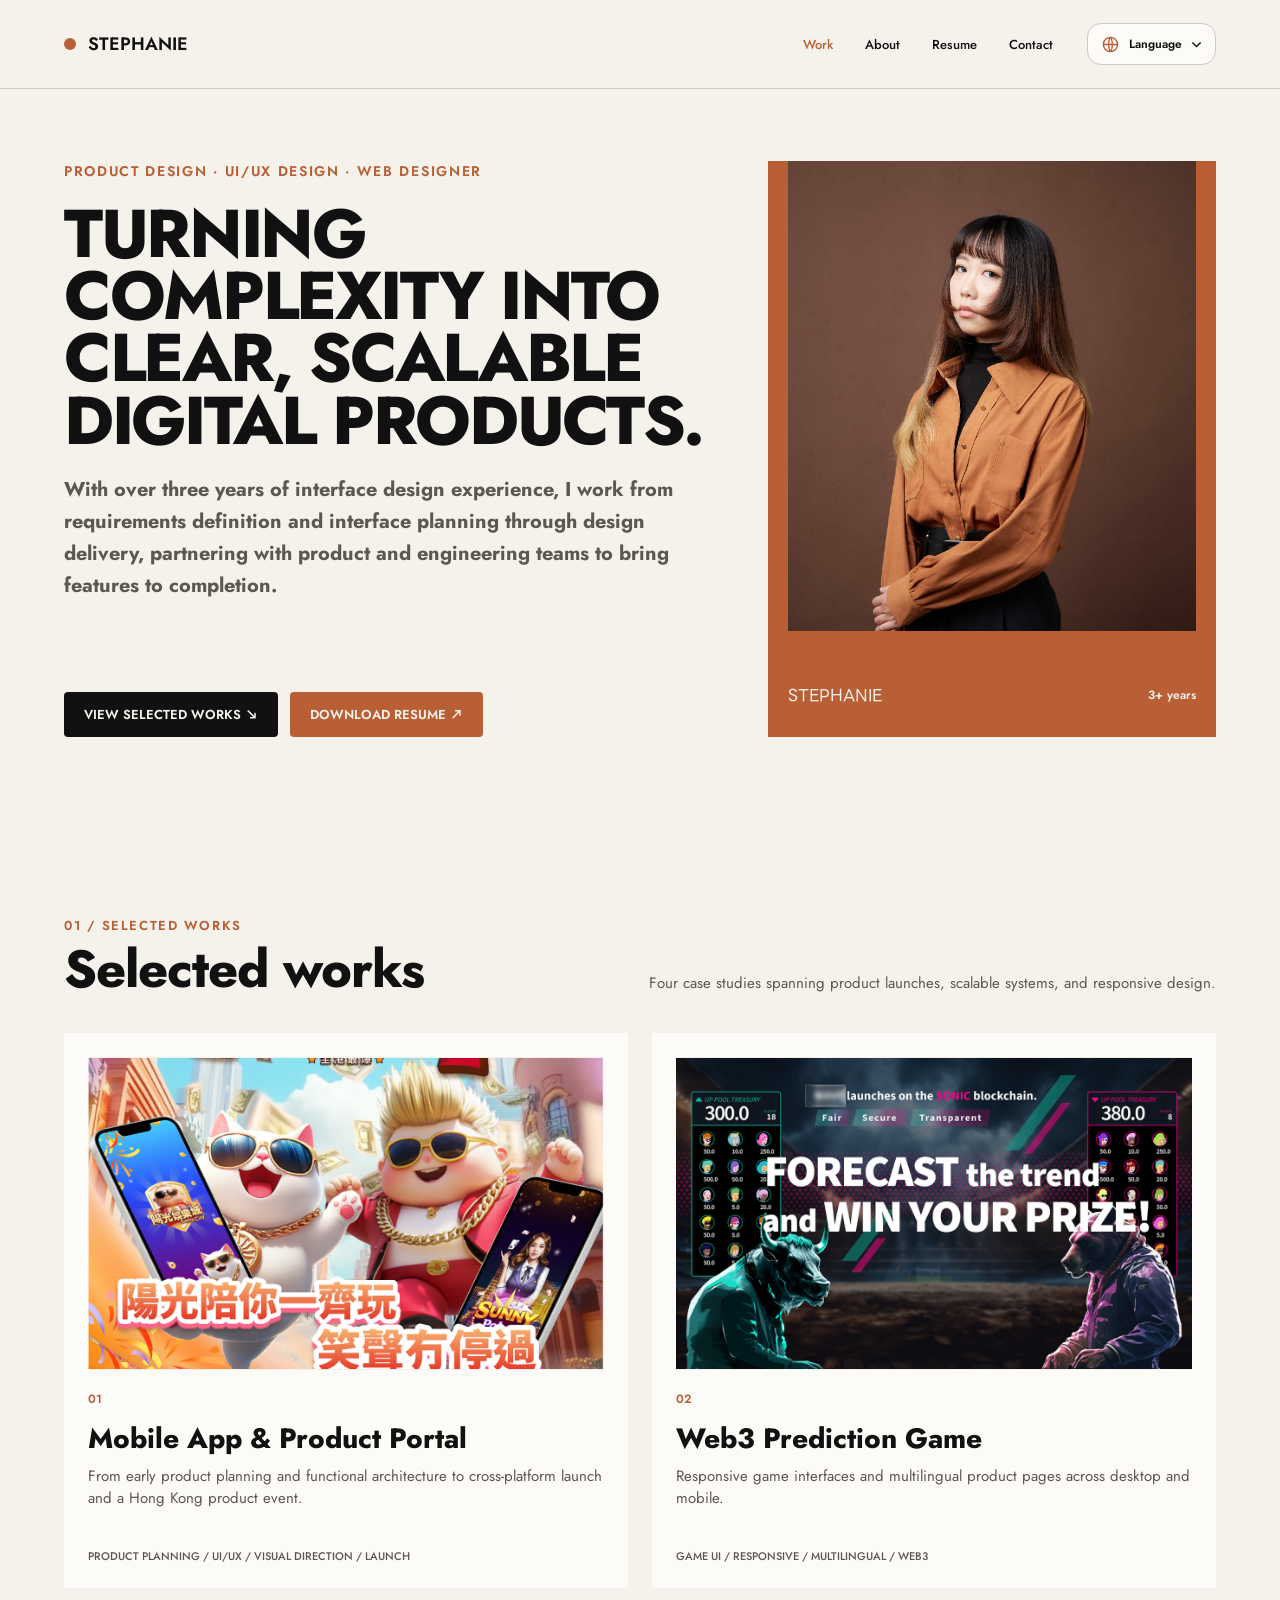
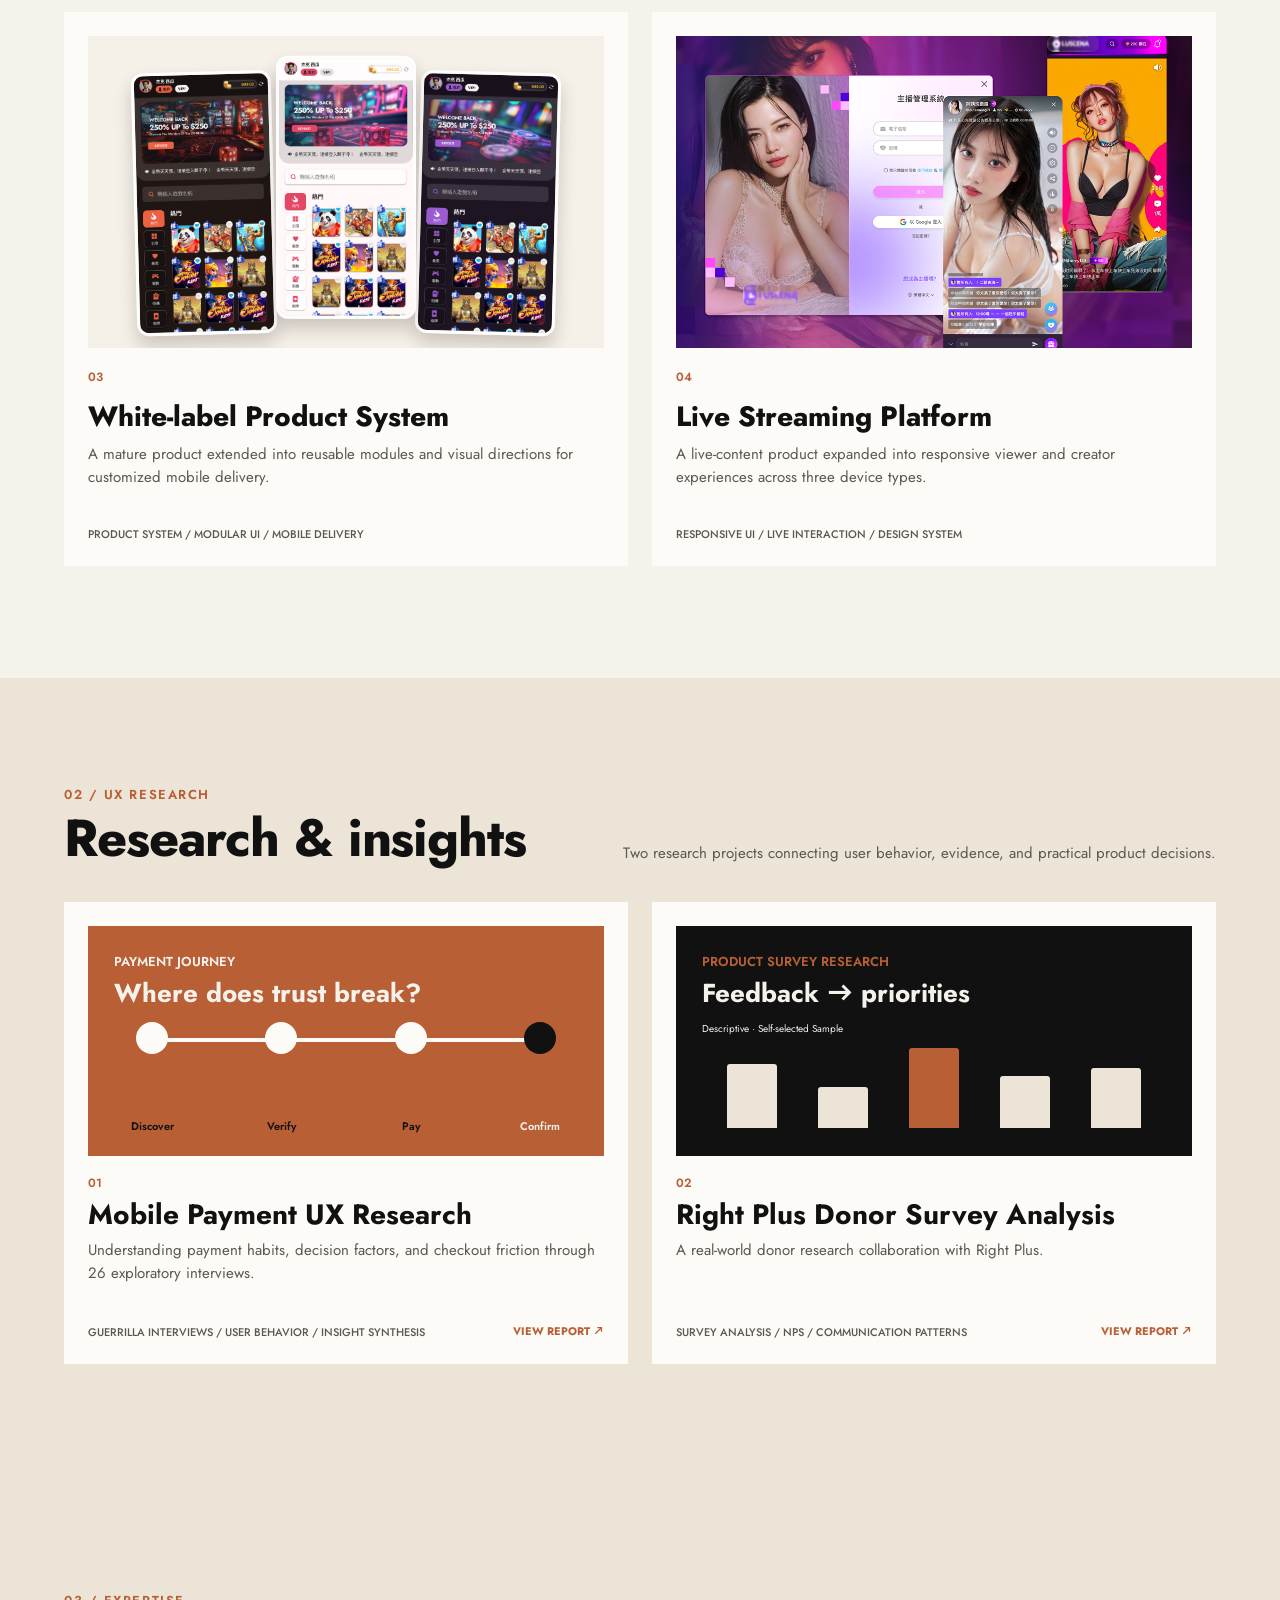
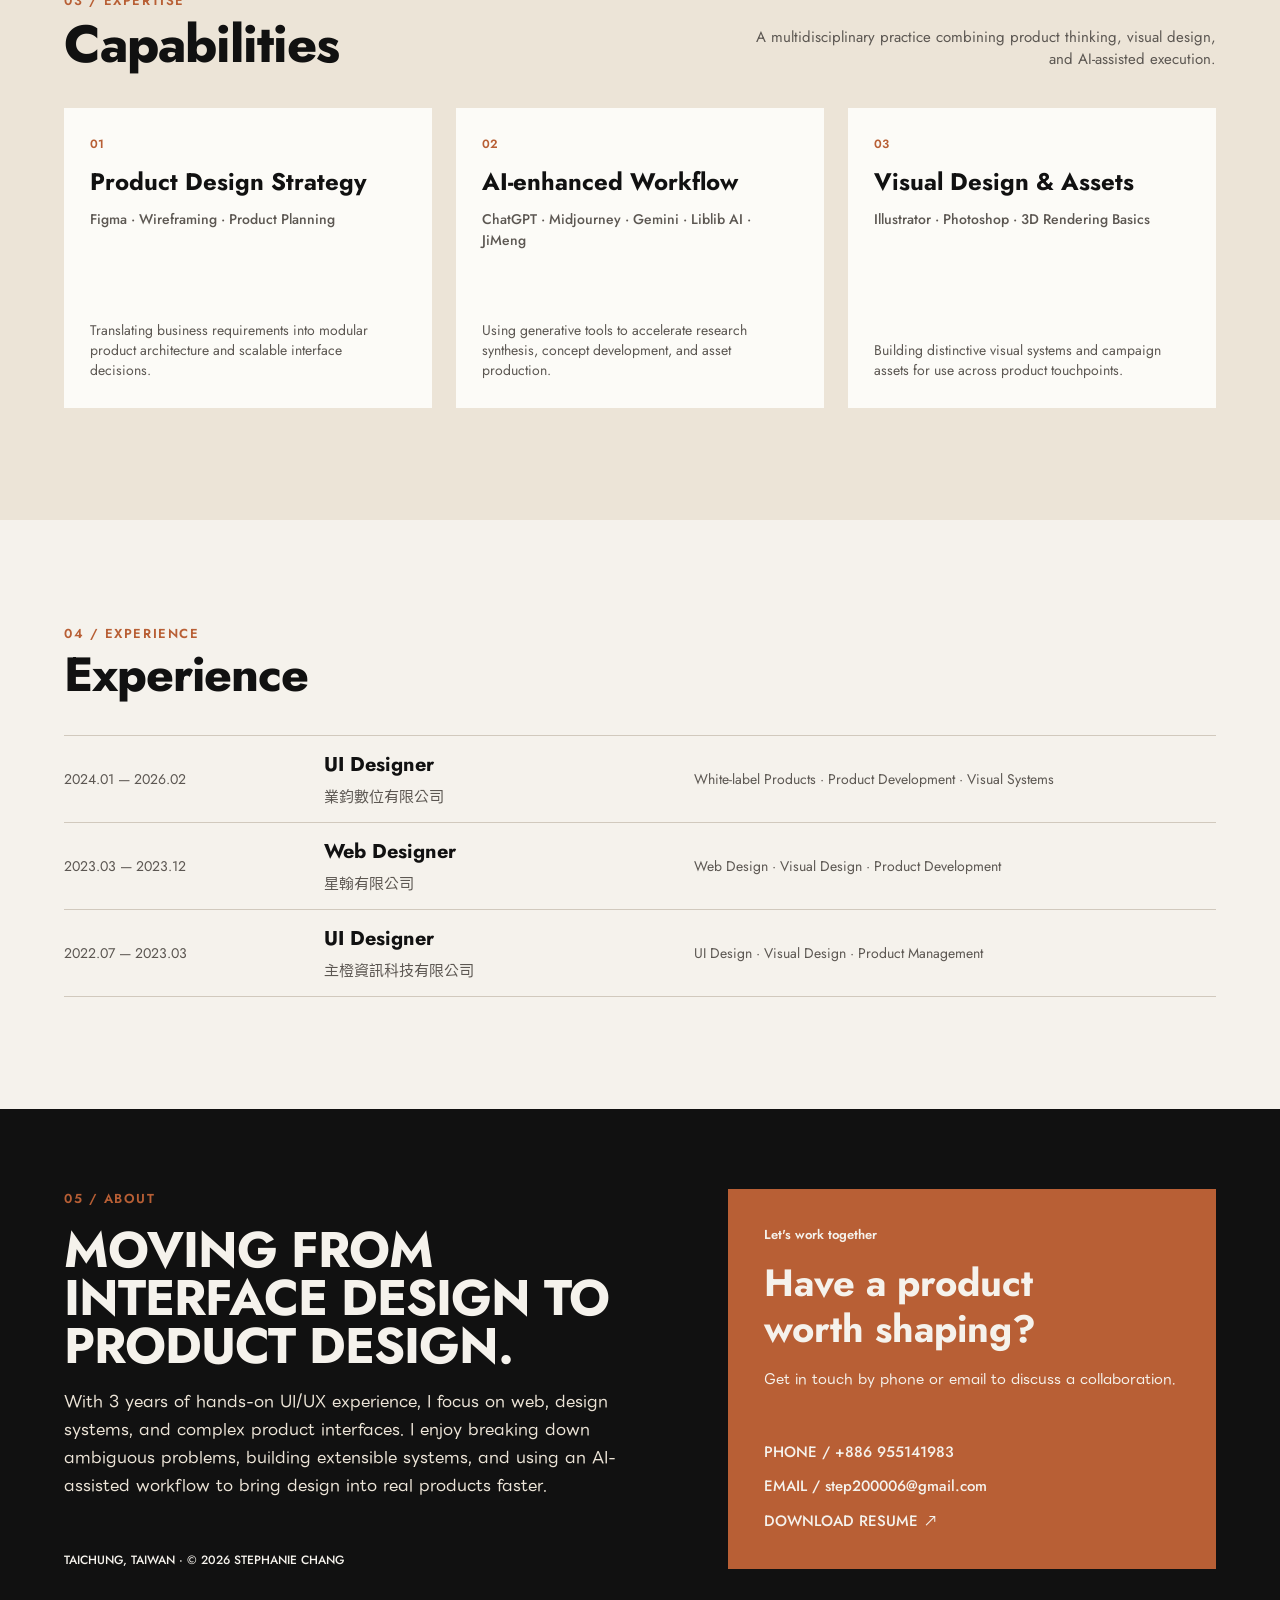
==== commit 16cb3d39: "Update homepage profile copy" ====
--- a/index.html
+++ b/index.html
@@ -30,7 +30,7 @@
     <link rel="icon" href="assets/images/favicon.svg" type="image/svg+xml" />
     <link rel="stylesheet" href="styles.css?v=20260911-research-layout4" />
     <script defer src="script.js?v=20260911-research-layout4"></script>
-    <script defer src="localization.js?v=20260911-research-layout4"></script>
+    <script defer src="localization.js?v=20260911-hero-intro"></script>
   </head>
   <body>
     <a class="skip-link" href="#main">跳到主要內容</a>
@@ -56,7 +56,7 @@
             <p class="eyebrow">PRODUCT DESIGN · UI/UX DESIGN · WEB DESIGNER</p>
             <h1 id="hero-title">TURNING<br />COMPLEXITY INTO<br />CLEAR, SCALABLE<br />DIGITAL PRODUCTS.</h1>
             <div class="hero-summary">
-              <p>將複雜需求轉化為清楚、可擴充且能實際落地的產品體驗。</p>
+              <p>With over three years of interface design experience, I work from requirements definition and interface planning through design delivery, partnering with product and engineering teams to bring features to completion.</p>
             </div>
           </div>
           <div class="hero-actions">
@@ -171,7 +171,7 @@
 
       <section class="about-contact section-shell" id="about" aria-labelledby="about-title">
         <div class="about-copy">
-          <div><p class="section-index">05 / ABOUT</p><h2 id="about-title">MAKING COMPLEX PRODUCTS<br />EASIER TO USE.</h2><p>累積三年以上介面設計經驗，從需求整理、介面規劃到設計交付，與產品及工程團隊一起把功能做完整。</p></div>
+          <div><p class="section-index">05 / ABOUT</p><h2 id="about-title">MOVING FROM INTERFACE DESIGN TO PRODUCT DESIGN.</h2><p>With 3 years of hands-on UI/UX experience, I focus on web, design systems, and complex product interfaces. I enjoy breaking down ambiguous problems, building extensible systems, and using an AI-assisted workflow to bring design into real products faster.</p></div>
           <small class="site-copyright">TAICHUNG, TAIWAN · © 2026 STEPHANIE CHANG</small>
         </div>
         <div class="contact-card" id="contact">
--- a/styles.css
+++ b/styles.css
@@ -36,7 +36,7 @@
 .eyebrow{font-size:14px}
 h1,h2,h3,p,figure{margin:0}
 h1{font-size:clamp(58px,5.28vw,76px);line-height:.92;letter-spacing:-.035em;font-weight:750}
-.hero-summary{color:var(--muted);font-size:20px;line-height:1.6}.hero-summary p:first-child{font-family:"LINE Seed TW";font-weight:700}
+.hero-summary{color:var(--muted);font-size:20px;line-height:1.6}.hero-summary p:first-child{font-family:"LINE Seed TW";font-weight:700}html[lang="en"] .hero-summary p:first-child{font-family:Jost,sans-serif}
 .hero-actions{display:flex;gap:12px}.button{padding:12px 20px;border-radius:4px;color:var(--paper);font-size:13px;font-weight:600;transition:transform .2s,background .2s}.button:hover,.button:focus-visible{transform:translateY(-2px)}.button-dark{background:var(--ink)}.button-accent{background:var(--accent)}
 .portrait-panel{height:576px;background:var(--accent);padding:0 20px 20px;display:flex;flex-direction:column;justify-content:space-between;overflow:hidden}
 .portrait-crop{height:470px;overflow:hidden}.portrait-crop img{width:100%;height:130%;object-fit:cover;object-position:center 18%}
@@ -281,6 +281,8 @@
 .report-metric.accent span,.report-metric.accent p,.report-card.accent span,.report-card.accent p{color:var(--paper)}
 .report-card h3{margin-top:20px;font-size:clamp(22px,2.3vw,30px);line-height:1.17;letter-spacing:-.02em}
 .report-card.tall{min-height:310px}
+.preference-grid .report-card{background:var(--sand);border-color:var(--line)}
+.preference-grid .report-card.dark{background:var(--ink);border-color:var(--ink)}
 .report-card.dark,.statement.dark,.comparison.dark{background:var(--ink);color:var(--paper)}
 .report-card.dark p,.statement.dark p,.comparison.dark p{color:#d8d0c6}
 .statement-grid{margin-top:18px;display:grid;grid-template-columns:1.25fr .75fr;gap:18px}
@@ -297,9 +299,13 @@
 .comparison.light{background:var(--paper-2)}
 .comparison h3{margin-top:30px;font-size:clamp(32px,3.6vw,48px);line-height:1.1;letter-spacing:-.03em}
 .comparison>p{max-width:38ch;margin-top:24px;color:var(--muted);font-size:15px;line-height:1.7}
-.comparison dl{margin:auto 0 0}
-.comparison dl div{padding:13px 0;border-top:1px solid currentColor;display:flex;justify-content:space-between;gap:20px}
-.comparison dt{font-size:14px}.comparison dd{margin:0;font-weight:700;font-variant-numeric:tabular-nums}
+.comparison dl{margin:44px 0 0;display:grid;gap:18px}
+.comparison dl div{display:grid;grid-template-columns:minmax(120px,160px) minmax(0,1fr) 48px;align-items:center;gap:16px}
+.comparison dt{font-size:14px}.comparison dd{margin:0;text-align:right;font-weight:700;font-variant-numeric:tabular-nums}
+.comparison dl i{height:12px;background:var(--sand);overflow:hidden}
+.comparison dl i::after{content:"";display:block;width:var(--value);height:100%;background:var(--ink);transform-origin:left}
+.comparison.light dl div:first-child i::after,.comparison.dark dl div:first-child i::after{background:var(--accent)}
+.comparison.dark dl i{background:#5f5b58}.comparison.dark dl i::after{background:var(--paper-2)}
 .wide-statement{padding:42px;background:var(--ink);color:var(--paper);font-size:clamp(32px,4vw,54px);font-weight:700;line-height:1.16;letter-spacing:-.03em}
 .three-grid{margin-top:18px;display:grid;grid-template-columns:repeat(3,minmax(0,1fr));gap:18px}
 .three-grid .report-card{min-height:250px}
@@ -342,7 +348,7 @@
   .metric-grid,.preference-grid,.four-grid,.outcome-grid,.three-grid,.statement-grid,.comparison-grid{grid-template-columns:1fr}
   .report-metric,.report-card,.report-card.tall,.three-grid .report-card{min-height:230px;padding:24px}.report-metric strong{font-size:58px}.report-card h3{font-size:26px}
   .statement{min-height:330px;padding:28px 24px}.statement h3{font-size:38px}.statement strong{font-size:92px}
-  .report-caution{padding:22px;grid-template-columns:1fr;gap:12px}.comparison{min-height:490px;padding:32px 24px}.comparison h3{font-size:34px}
+  .report-caution{padding:22px;grid-template-columns:1fr;gap:12px}.comparison{min-height:0;padding:32px 24px}.comparison h3{font-size:34px}.comparison dl{margin-top:36px}.comparison dl div{grid-template-columns:minmax(96px,130px) minmax(0,1fr) 44px;gap:12px}.comparison dt{font-size:12px}
   .wide-statement{padding:30px 24px;font-size:35px}.three-grid{margin-top:14px;gap:14px}
   .report-conclusion{min-height:0;padding:70px 20px;grid-template-columns:1fr;gap:64px}.report-conclusion h2{font-size:46px}.report-conclusion a{margin-top:80px}.report-conclusion aside{padding:28px 22px}
 }
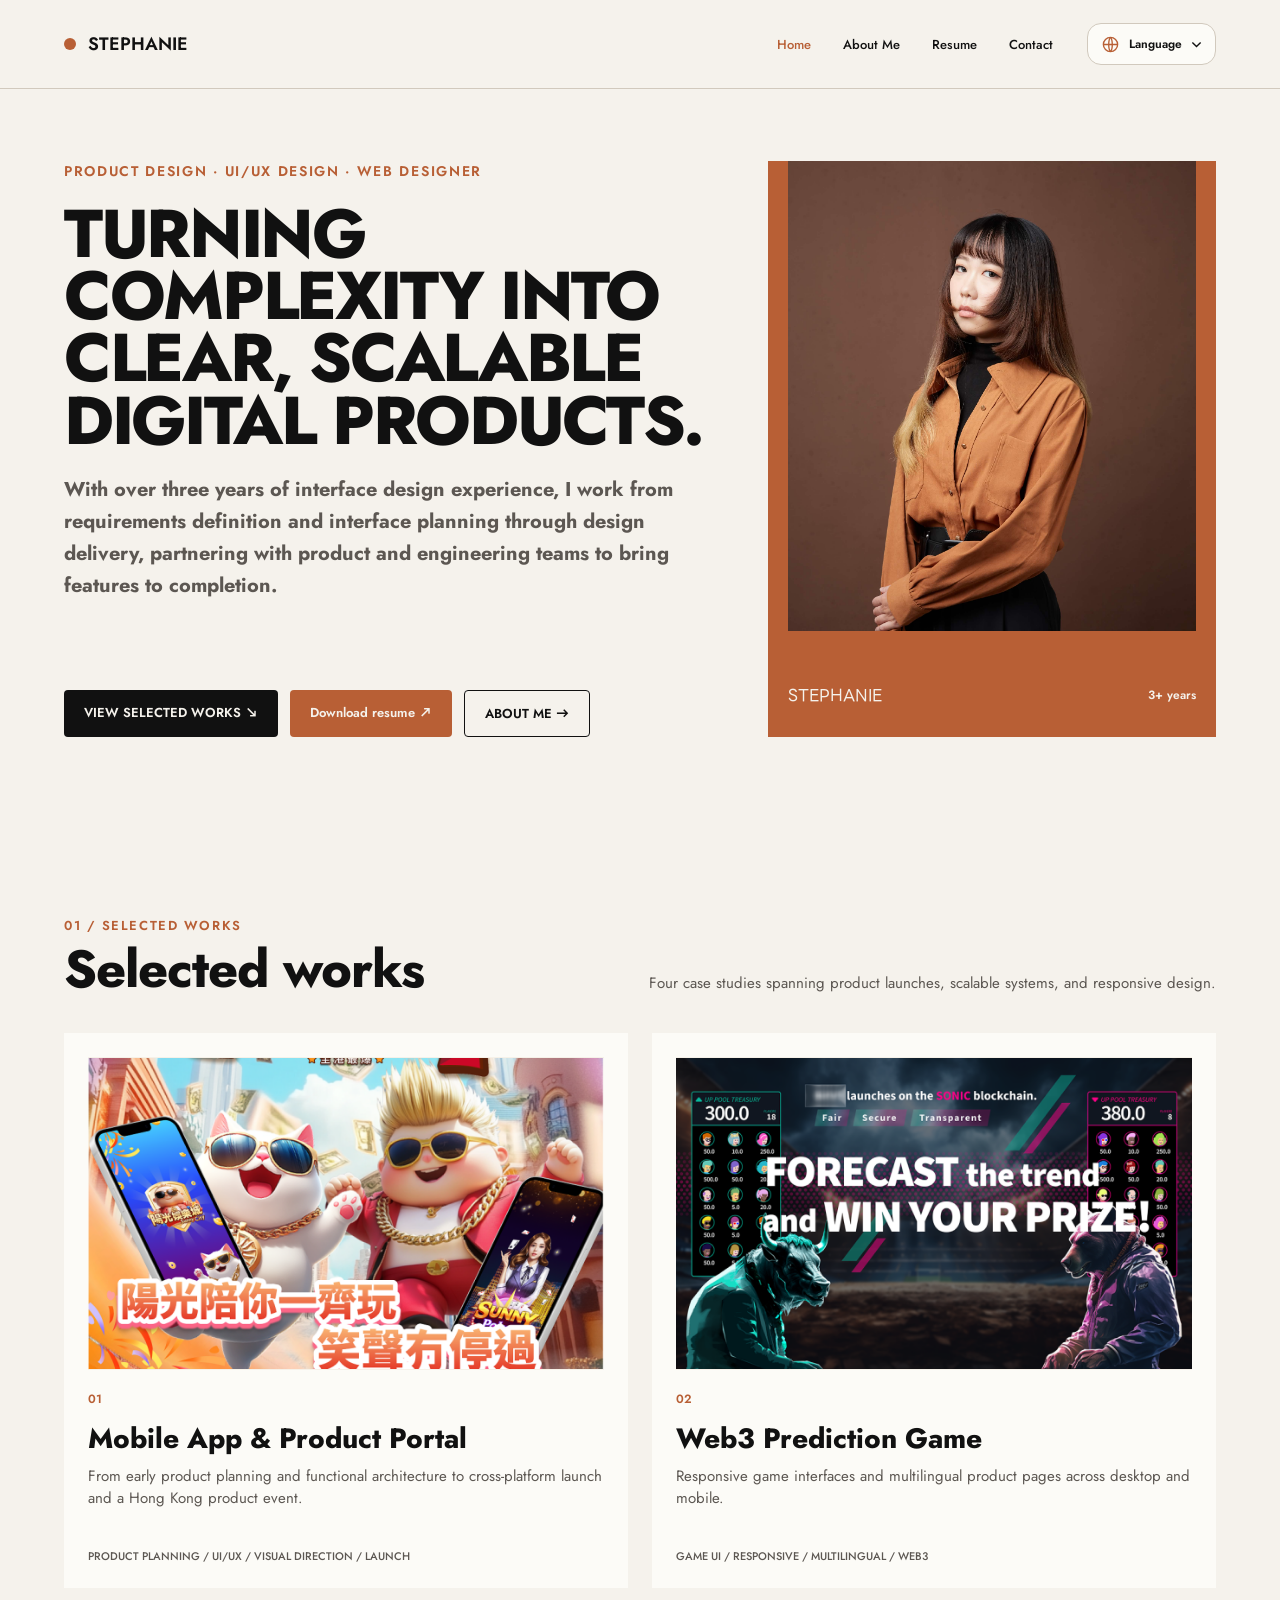
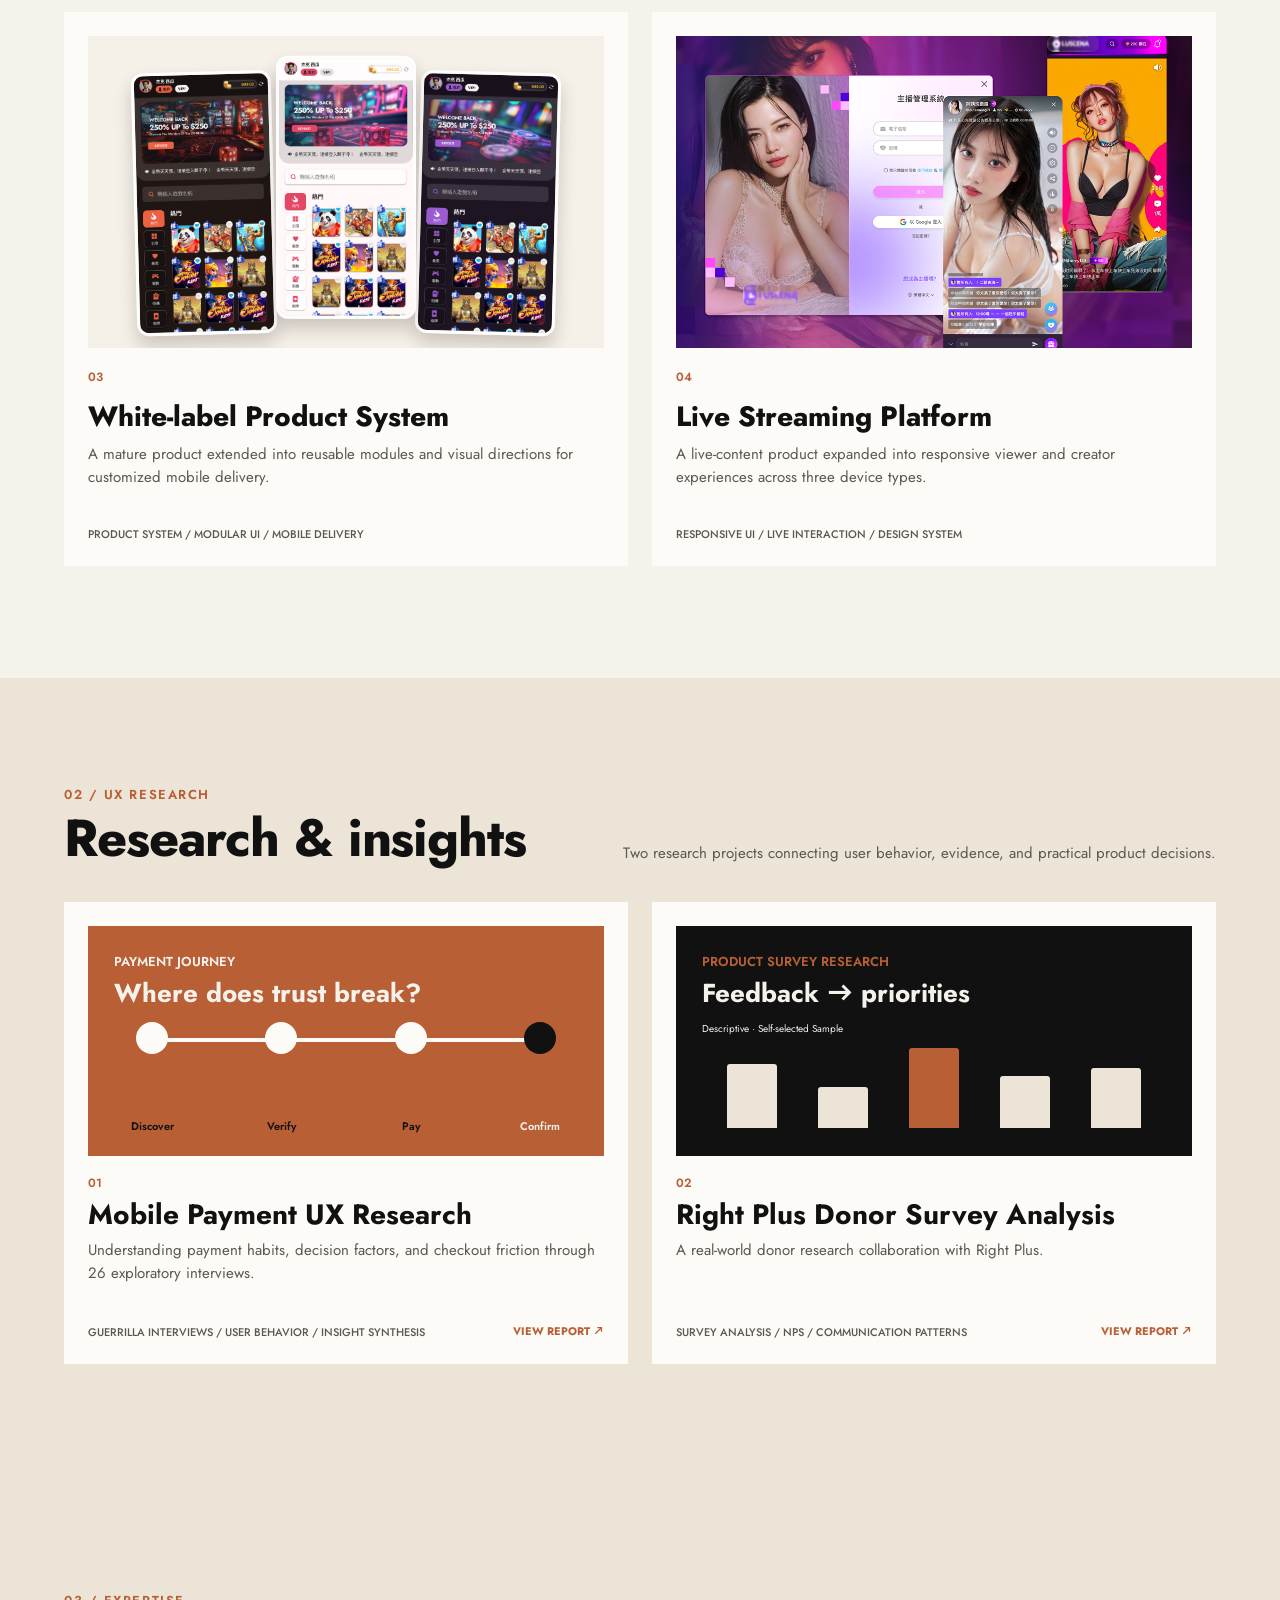
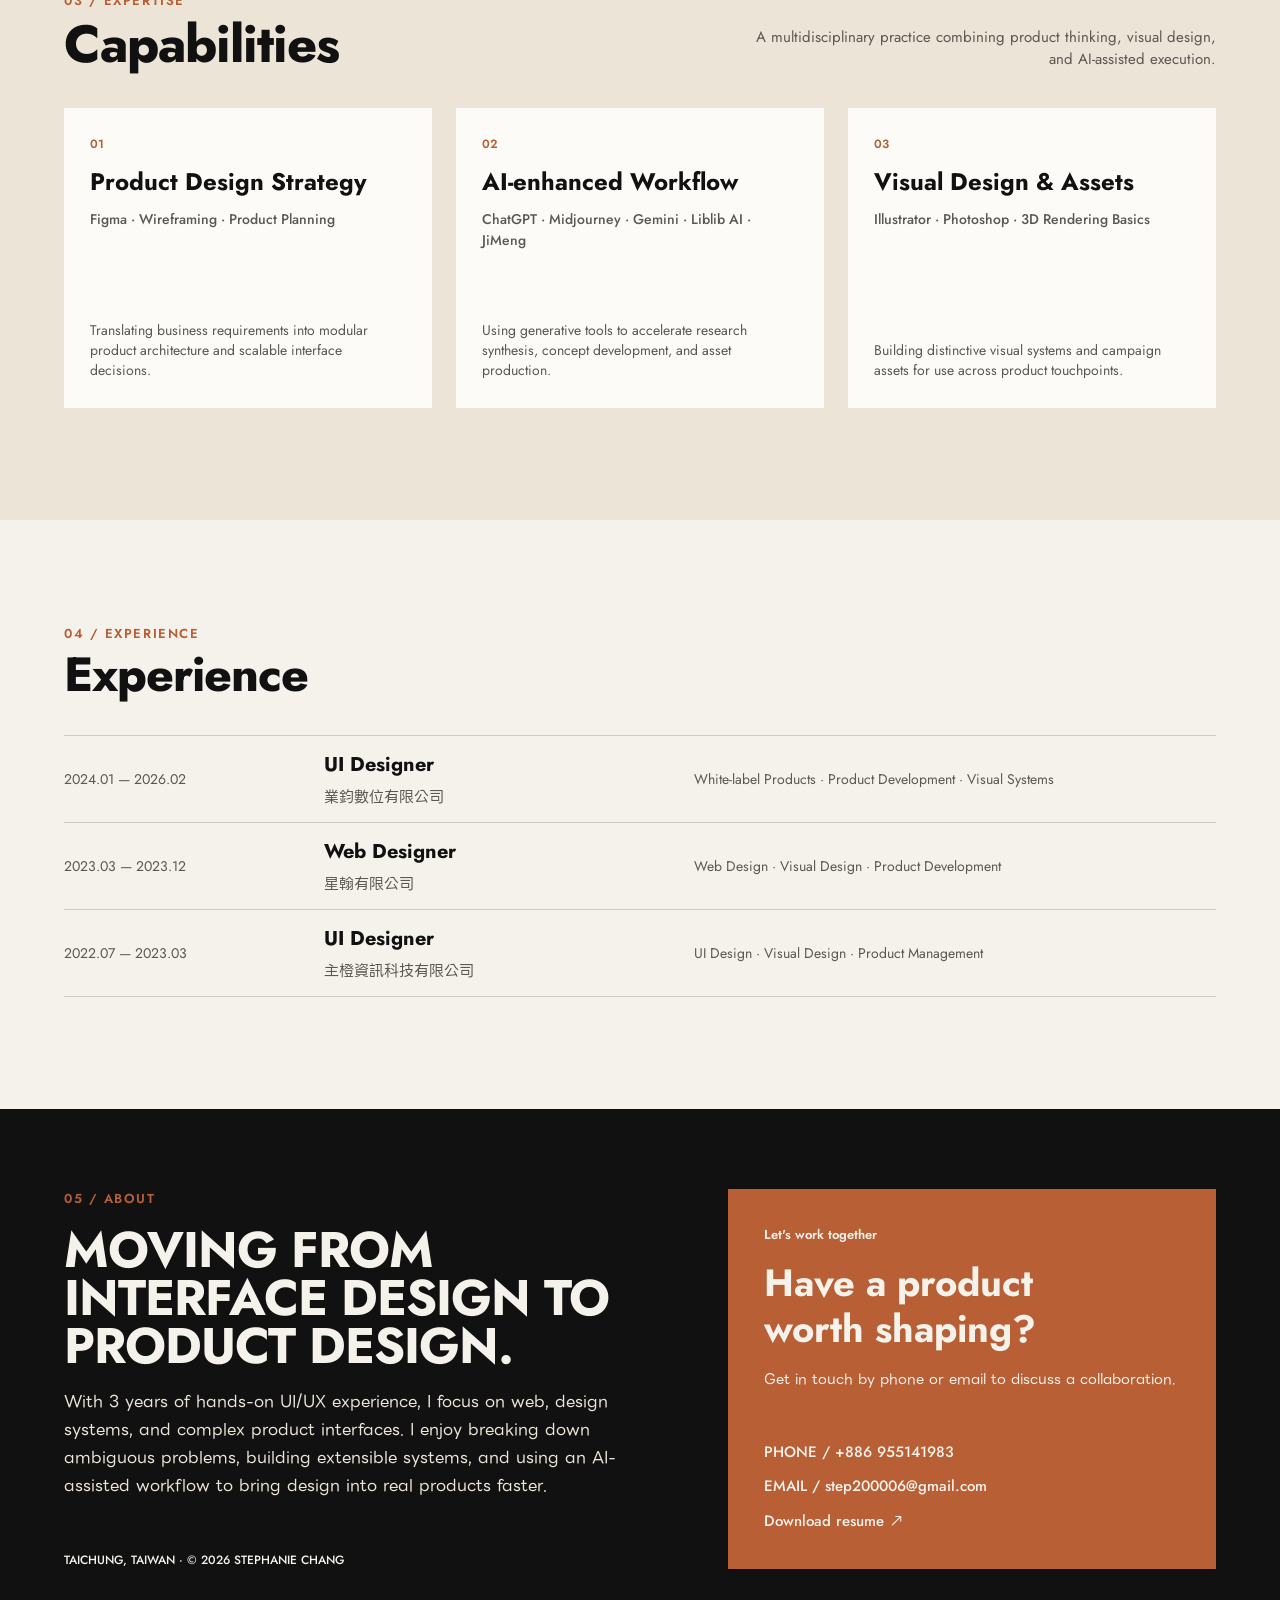
==== commit cb8aacb7: "Add About Me page and update navigation" ====
--- a/index.html
+++ b/index.html
@@ -42,8 +42,8 @@
       </a>
       <button class="nav-toggle" type="button" aria-expanded="false" aria-controls="site-nav" aria-label="選單"><span class="menu-icon" aria-hidden="true"><i></i><i></i><i></i></span></button>
       <nav class="site-nav" id="site-nav" aria-label="主要導覽">
-        <a class="is-active" href="#selected-work">WORK</a>
-        <a href="#about">ABOUT</a>
+        <a class="is-active" href="#top">HOME</a>
+        <a href="about.html">ABOUT ME</a>
         <a href="assets/docs/Stephanie-Chang-Resume-2026.pdf?v=20260909-2" download>RESUME</a>
         <a href="#contact">CONTACT</a>
       </nav>
@@ -62,6 +62,7 @@
           <div class="hero-actions">
             <a class="button button-dark" href="#selected-work">VIEW SELECTED WORKS ↘</a>
             <a class="button button-accent" href="assets/docs/Stephanie-Chang-Resume-2026.pdf?v=20260909-2" download>DOWNLOAD RESUME ↗</a>
+            <a class="button button-outline" href="about.html">ABOUT ME →</a>
           </div>
         </div>
         <figure class="portrait-panel">
--- a/styles.css
+++ b/styles.css
@@ -37,7 +37,7 @@
 h1,h2,h3,p,figure{margin:0}
 h1{font-size:clamp(58px,5.28vw,76px);line-height:.92;letter-spacing:-.035em;font-weight:750}
 .hero-summary{color:var(--muted);font-size:20px;line-height:1.6}.hero-summary p:first-child{font-family:"LINE Seed TW";font-weight:700}html[lang="en"] .hero-summary p:first-child{font-family:Jost,sans-serif}
-.hero-actions{display:flex;gap:12px}.button{padding:12px 20px;border-radius:4px;color:var(--paper);font-size:13px;font-weight:600;transition:transform .2s,background .2s}.button:hover,.button:focus-visible{transform:translateY(-2px)}.button-dark{background:var(--ink)}.button-accent{background:var(--accent)}
+.hero-actions{display:flex;flex-wrap:wrap;gap:12px}.button{padding:12px 20px;border-radius:4px;color:var(--paper);font-size:13px;font-weight:600;transition:transform .2s,background .2s}.button:hover,.button:focus-visible{transform:translateY(-2px)}.button-dark{background:var(--ink)}.button-accent{background:var(--accent)}.button-outline{border:1px solid var(--ink);color:var(--ink)}
 .portrait-panel{height:576px;background:var(--accent);padding:0 20px 20px;display:flex;flex-direction:column;justify-content:space-between;overflow:hidden}
 .portrait-crop{height:470px;overflow:hidden}.portrait-crop img{width:100%;height:130%;object-fit:cover;object-position:center 18%}
 .portrait-panel figcaption{height:44px;display:flex;align-items:center;justify-content:space-between;color:var(--paper);font-size:16px;font-family:"LINE Seed TW"}.portrait-panel figcaption>b{font:600 12px Jost}
@@ -243,6 +243,116 @@
 @media(max-width:640px){.sunny-body{overflow-x:clip}.sunny-case,.sunny-hero,.sunny-hero-copy,.sunny-hero figure,.sunny-meta{min-width:0;max-width:100%}.sunny-hero-copy{overflow:hidden}.sunny-hero-copy h1{max-width:100%;font-size:clamp(27px,8.2vw,32px)!important;letter-spacing:-.035em}}
 @media(max-width:560px){.site-header{padding-inline:20px!important}}
 @media(prefers-reduced-motion:reduce){.motion-ready .donor-segmented i,.donor-bar-chart.motion-ready b{transform:none}.donor-pattern-grid.motion-ready article{opacity:1;transform:none;transition:none}}
+
+/* About Me — Figma 572:3, 585:19, 585:114 */
+.about-page{background:var(--paper)}
+.about-main{width:min(100%,var(--max));margin-inline:auto;overflow:hidden}
+.about-label{font:600 14px/1.2 Jost,sans-serif;letter-spacing:.08em}
+.about-hero{min-height:720px;display:grid;grid-template-columns:minmax(0,63.89%) minmax(0,36.11%);color:var(--paper-2)}
+.about-hero-statement,.about-hero-direction{min-width:0;min-height:720px;padding:72px 56px 64px;display:flex;flex-direction:column;gap:28px}
+.about-hero-statement{padding-inline:64px 72px;background:var(--ink)}
+.about-hero-direction{background:var(--accent);color:#fff}
+.about-hero .about-label{color:var(--accent)}
+.about-hero-direction .about-label{color:#fff}
+.about-hero h1{max-width:784px;font-family:"LINE Seed TW",sans-serif;font-size:56px;font-weight:700;line-height:1.08;letter-spacing:.02em}
+.about-lead{font-family:"LINE Seed TW",sans-serif;font-size:20px;line-height:1.65;letter-spacing:.02em}
+.about-hero-statement .about-lead{max-width:720px}
+.about-hero-statement small{margin-top:auto;color:var(--muted);font-size:12px;font-weight:600;letter-spacing:.08em}
+.about-direction{font-size:72px;font-weight:800;line-height:.94;letter-spacing:-.01em}
+.about-hero-direction .about-lead{margin-top:auto}
+.about-section{padding:112px 64px}
+.about-heading{display:grid;grid-template-columns:minmax(0,760px) minmax(0,488px);gap:64px;align-items:start}
+.about-heading>div{display:flex;flex-direction:column;gap:18px}
+.about-heading .about-label,.about-principles span,.about-path span,.about-working-grid span{color:var(--accent)}
+.about-heading h2{font-family:"LINE Seed TW",sans-serif;font-size:40px;font-weight:700;line-height:1.15;letter-spacing:.01em}
+.about-heading>p{font-family:"LINE Seed TW",sans-serif;font-size:20px;line-height:1.65;letter-spacing:.02em}
+.about-principles{height:330px;margin-top:72px;display:grid;grid-template-columns:repeat(3,minmax(0,1fr))}
+.about-principles article{min-width:0;padding:32px 40px;display:flex;flex-direction:column;gap:24px;border-left:1px solid var(--line)}
+.about-principles article:first-child{padding-left:0;border-left:0}
+.about-principles span,.about-path span,.about-working-grid span{font-size:14px;font-weight:600;letter-spacing:.08em}
+.about-principles h3,.about-path h3{font-family:"LINE Seed TW",sans-serif;font-size:24px;line-height:1.35}
+.about-principles p{margin-top:auto;font-family:"LINE Seed TW",sans-serif;font-size:16px;line-height:1.65;letter-spacing:.02em}
+.about-journey{min-height:720px;padding-block:96px;background:var(--ink);color:var(--paper-2)}
+.about-journey .about-heading>p{color:var(--paper-2)}
+.about-path{height:250px;margin-top:56px;display:grid;grid-template-columns:repeat(4,minmax(0,1fr))}
+.about-path article{min-width:0;padding:24px 24px 24px 32px;display:flex;flex-direction:column;gap:18px;border-left:1px solid var(--muted)}
+.about-path article:first-child{padding-left:0;border-left:0}
+.about-path p{margin-top:auto;font-size:14px;font-weight:600;letter-spacing:.08em}
+.about-path .is-current h3,.about-path .is-current p{color:var(--accent)}
+.about-working{padding-block:112px;background:var(--sand)}
+.about-working .about-heading>p{color:var(--muted)}
+.about-working-grid{height:500px;margin-top:64px;display:grid;grid-template-columns:minmax(0,760px) minmax(0,528px);gap:24px}
+.about-working-grid article{min-width:0;padding:48px;display:flex;flex-direction:column;gap:24px}
+.workflow-card{background:var(--paper-2)}
+.collaboration-card{background:var(--accent);color:#fff}
+.about-working-grid h3{font-family:"LINE Seed TW",sans-serif;font-size:40px;font-weight:700;line-height:1.15;letter-spacing:.01em}
+.about-working-grid p{font-family:"LINE Seed TW",sans-serif;font-size:20px;line-height:1.65;letter-spacing:.02em}
+.workflow-card p{color:var(--muted)}
+.about-working-grid small{margin-top:auto;font-size:14px;font-weight:600;letter-spacing:.08em}
+.collaboration-card span{color:#fff}
+.collaboration-card p{margin-top:auto}
+.about-next{min-height:620px;padding:96px 64px 72px;display:grid;grid-template-columns:minmax(0,760px) minmax(0,480px);gap:72px;background:var(--ink);color:var(--paper-2);position:relative}
+.about-next-copy{min-width:0;min-height:452px;display:flex;flex-direction:column;align-items:flex-start;gap:28px}
+.about-next .about-label{color:var(--accent)}
+.about-next h2{font-family:"LINE Seed TW",sans-serif;font-size:40px;line-height:1.15;letter-spacing:.01em}
+.about-next-copy>p:not(.about-label){max-width:680px;font-family:"LINE Seed TW",sans-serif;font-size:20px;line-height:1.65;letter-spacing:.02em}
+.about-actions{margin-top:auto;display:flex;gap:16px}
+.about-actions .button{font-size:15px}
+.about-resume{border:1px solid var(--line);background:var(--ink)}
+.about-note{min-width:0;min-height:452px;padding:40px;display:flex;flex-direction:column;gap:24px;background:var(--accent);color:#fff}
+.about-note .about-label{color:#fff}
+.about-note blockquote{margin:0;font-family:"LINE Seed TW",sans-serif;font-size:24px;font-weight:700;line-height:1.35;letter-spacing:.01em}
+.about-note small{margin-top:auto;font-size:14px;font-weight:600;line-height:1.2;letter-spacing:.08em;white-space:pre-line}
+.about-back-home{position:absolute;left:64px;bottom:28px;color:var(--paper-2);font-size:13px;font-weight:600;letter-spacing:.06em;text-decoration:underline;text-underline-offset:5px}
+.about-back-home:hover,.about-back-home:focus-visible{color:var(--accent)}
+.about-page a:focus-visible,.about-page button:focus-visible{outline:3px solid #fff;outline-offset:3px}
+.about-page .site-header a:focus-visible,.about-page .site-header button:focus-visible{outline-color:var(--accent)}
+
+@media(max-width:1100px) and (min-width:821px){
+  .about-hero{min-height:680px;grid-template-columns:minmax(0,650fr) minmax(0,374fr)}
+  .about-hero-statement,.about-hero-direction{min-height:680px;padding-block:64px 56px}
+  .about-hero-statement{padding-inline:48px}
+  .about-hero-direction{padding-inline:40px}
+  .about-hero h1{font-size:48px}.about-direction{font-size:64px}
+  .about-section{padding:88px 48px}.about-heading{grid-template-columns:minmax(0,560px) minmax(0,320px);gap:48px}
+  .about-principles{margin-top:56px}.about-principles article{padding-inline:32px}.about-principles article:first-child{padding-left:0}
+  .about-journey{min-height:680px;padding-block:80px}.about-path{height:230px;margin-top:48px}.about-path article{padding-inline:24px}
+  .about-working{padding-block:88px}.about-working-grid{height:520px;margin-top:52px;grid-template-columns:minmax(0,560px) minmax(0,348px);gap:20px}.about-working-grid article{padding:40px}.about-working-grid h3{font-size:36px}
+  .about-next{min-height:600px;padding:80px 48px 64px;grid-template-columns:minmax(0,560px) minmax(0,320px);gap:48px}.about-next-copy,.about-note{min-height:456px}.about-note{padding:36px}
+}
+
+@media(max-width:820px){
+  .about-main{width:100%}
+  .about-hero{display:flex;min-height:0;flex-direction:column}
+  .about-hero-statement,.about-hero-direction{min-height:0;padding-inline:24px}
+  .about-hero-statement{height:610px;padding-block:56px 40px;gap:22px}
+  .about-hero-direction{height:400px;padding-block:48px 40px;gap:20px}
+  .about-hero h1{font-size:40px;line-height:1.1;letter-spacing:.02em}
+  .about-lead{font-size:18px}.about-direction{font-size:52px}
+  .about-section{padding:72px 24px}
+  .about-heading{display:flex;flex-direction:column;gap:24px}
+  .about-heading>div{gap:18px}.about-heading h2{font-size:32px}.about-heading>p{font-size:18px}
+  .about-principles{height:auto;margin-top:48px;display:flex;flex-direction:column}
+  .about-principles article{height:auto;min-height:230px;padding:28px 0;border-top:1px solid var(--line);border-left:0}
+  .about-principles article:first-child{border-top:0}
+  .about-journey{min-height:0}
+  .about-path{height:auto;margin-top:48px;display:flex;flex-direction:column}
+  .about-path article{height:180px;padding:24px 0;border-top:1px solid var(--muted);border-left:0}
+  .about-path article:first-child{border-top:0}
+  .about-working-grid{height:auto;margin-top:48px;display:flex;flex-direction:column;gap:16px}
+  .about-working-grid article{padding:32px}.workflow-card{height:auto;min-height:480px}.collaboration-card{height:auto;min-height:400px}
+  .about-working-grid h3{font-size:28px;line-height:1.2}.about-working-grid p{font-size:16px}
+  .about-next{min-height:0;padding:72px 24px;display:flex;flex-direction:column;gap:40px}
+  .about-next-copy{min-height:500px;gap:24px}.about-next h2{font-size:32px}.about-next-copy>p:not(.about-label){font-size:18px}
+  .about-actions{width:100%;flex-direction:column;gap:12px}.about-actions .button{text-align:center}
+  .about-note{min-height:360px;padding:32px}.about-note blockquote{font-size:22px}.about-back-home{left:24px;bottom:28px}
+}
+
+@media(max-width:420px){
+  html[lang="en"] .about-hero h1{font-size:35px}
+  html[lang="en"] .about-direction{font-size:48px}
+  html[lang="en"] .about-heading h2,html[lang="en"] .about-next h2{font-size:29px}
+}
 
 /* UX research case studies — source: Figma donor 402:9, payment 517:3 */
 .research-body{overflow-x:hidden;background:var(--paper)}
